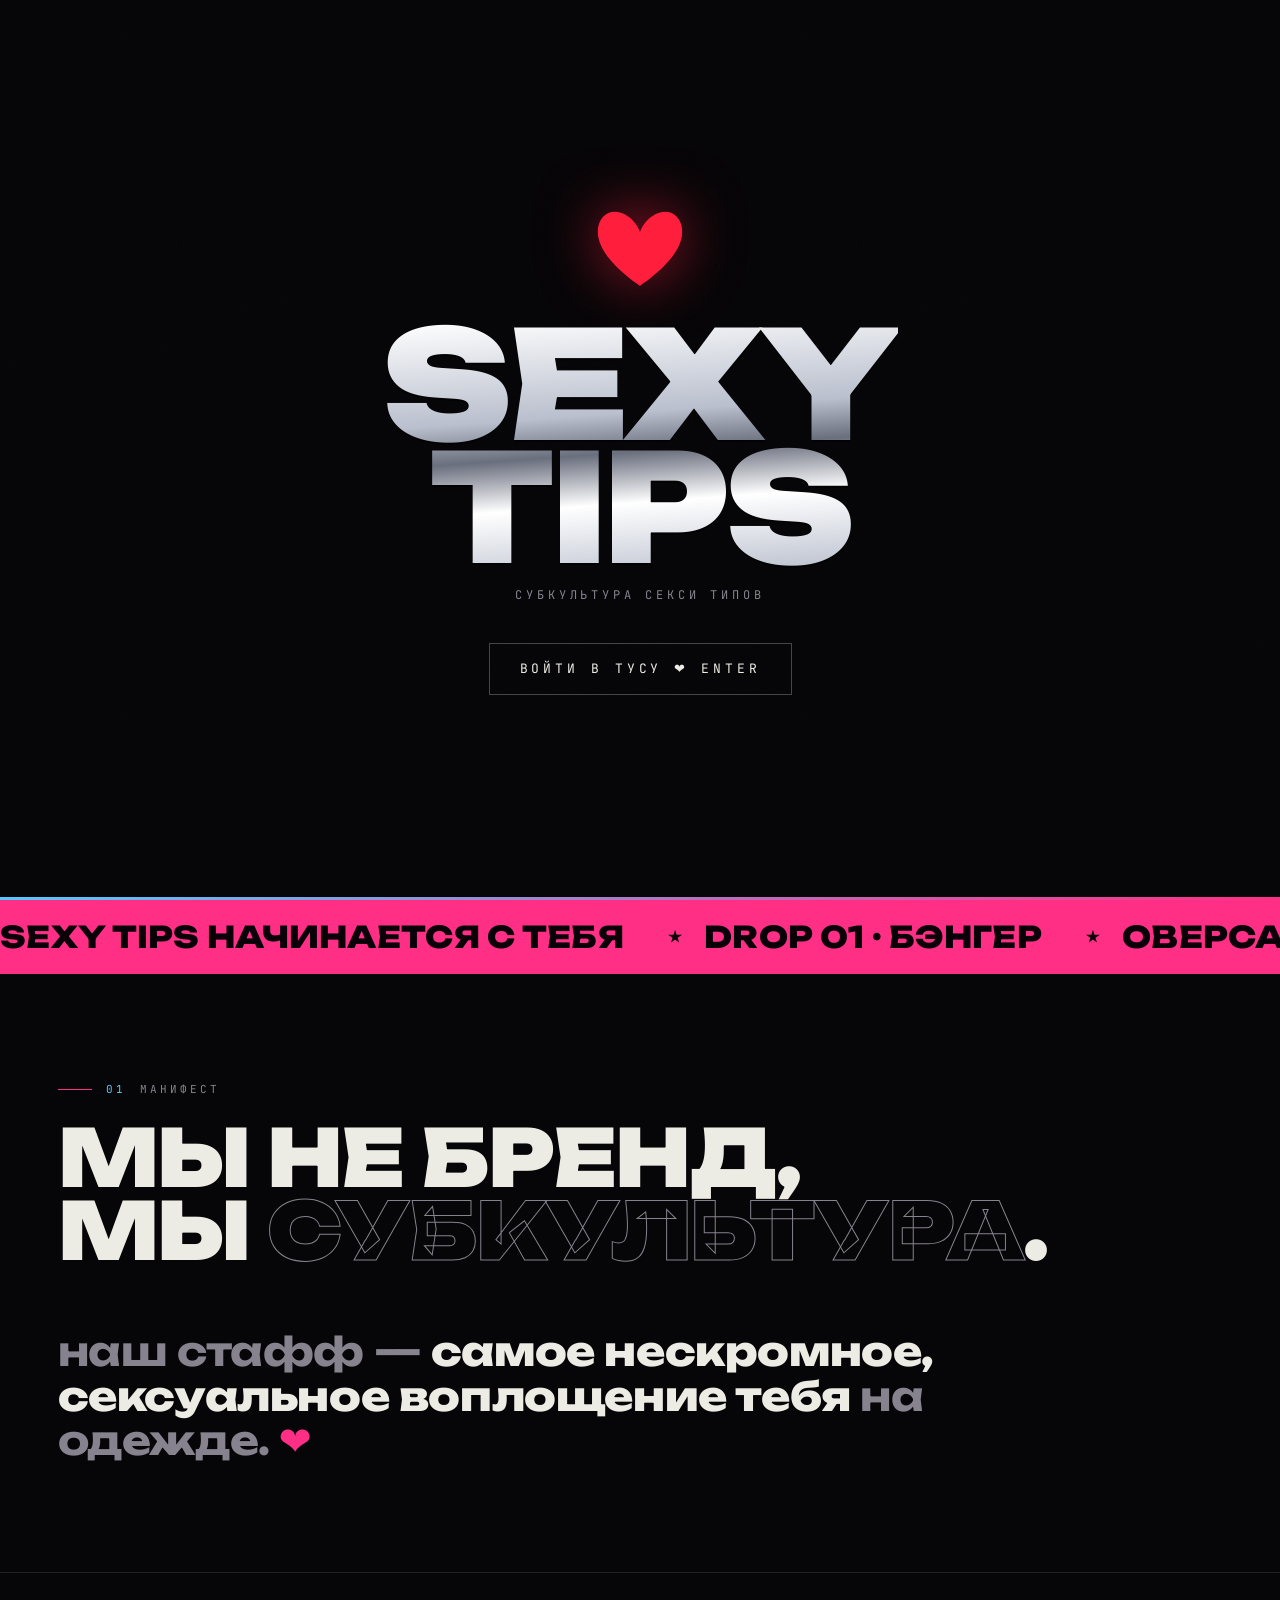
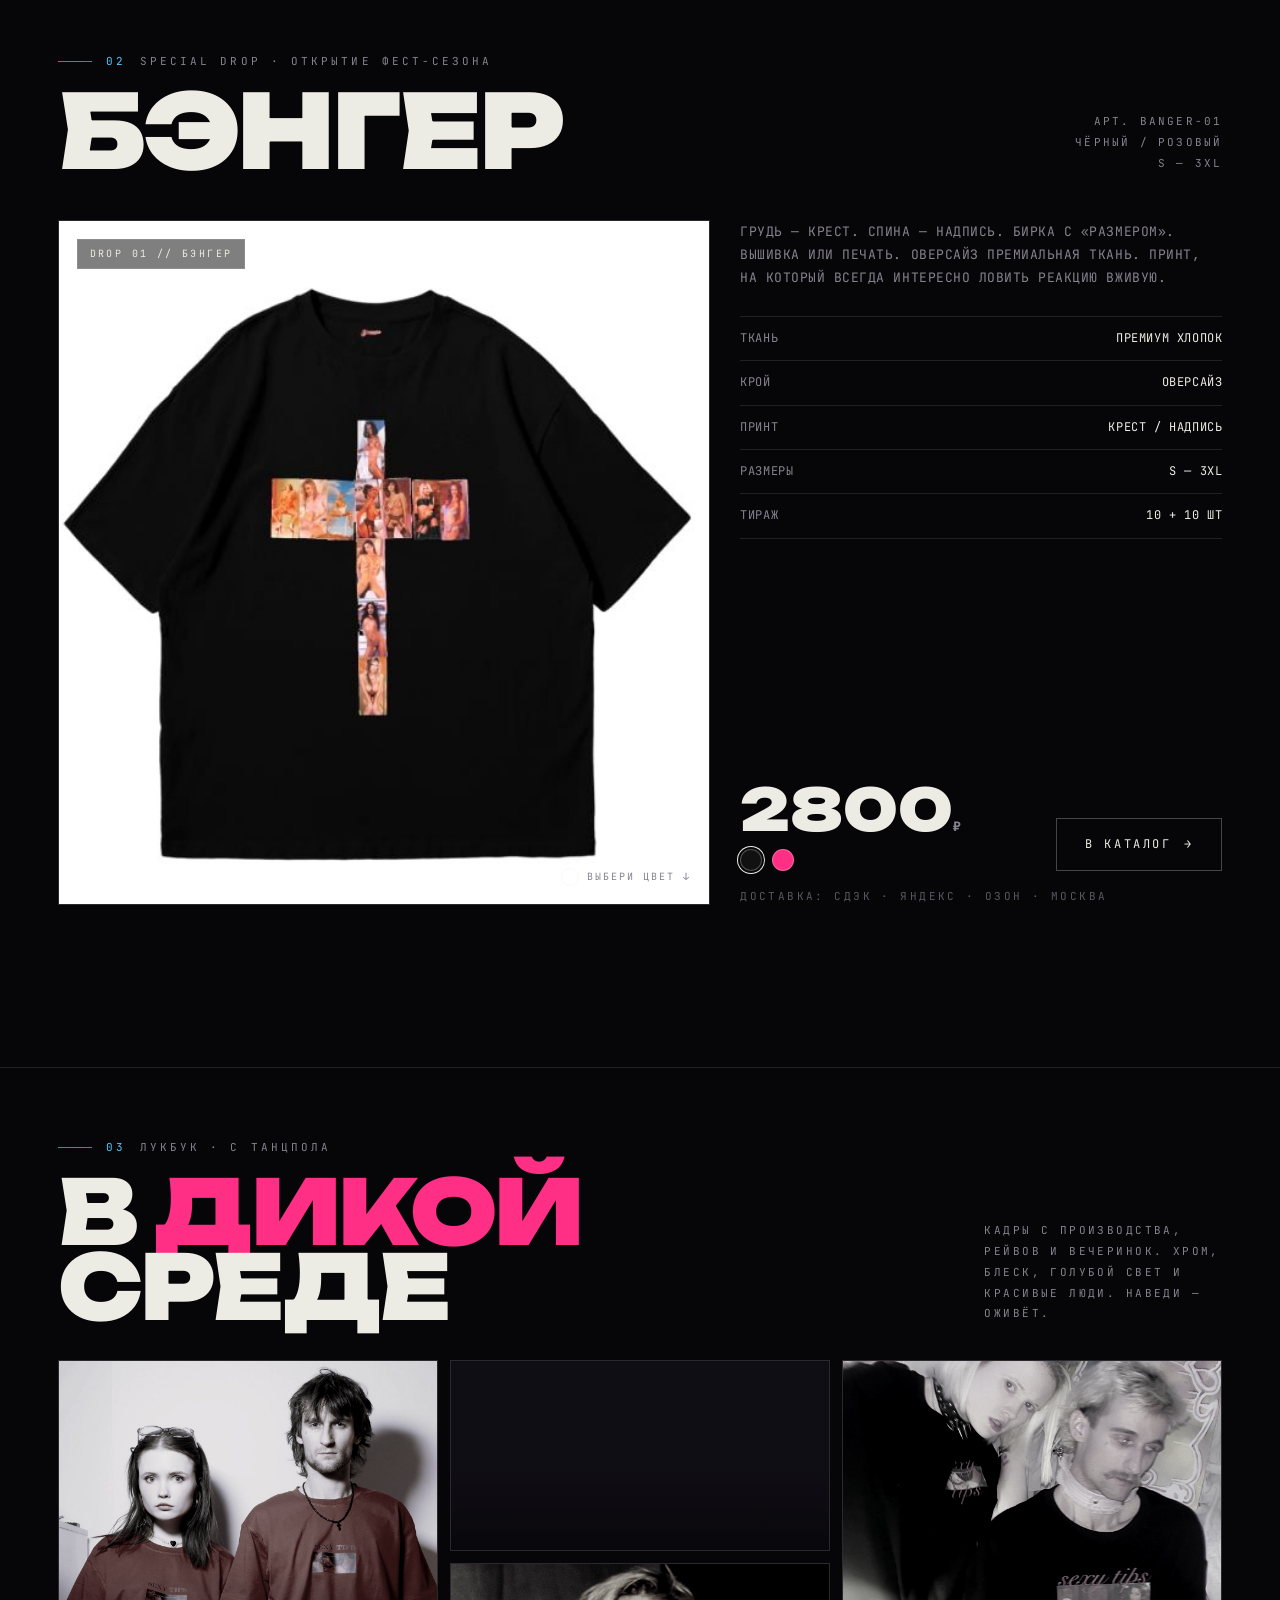
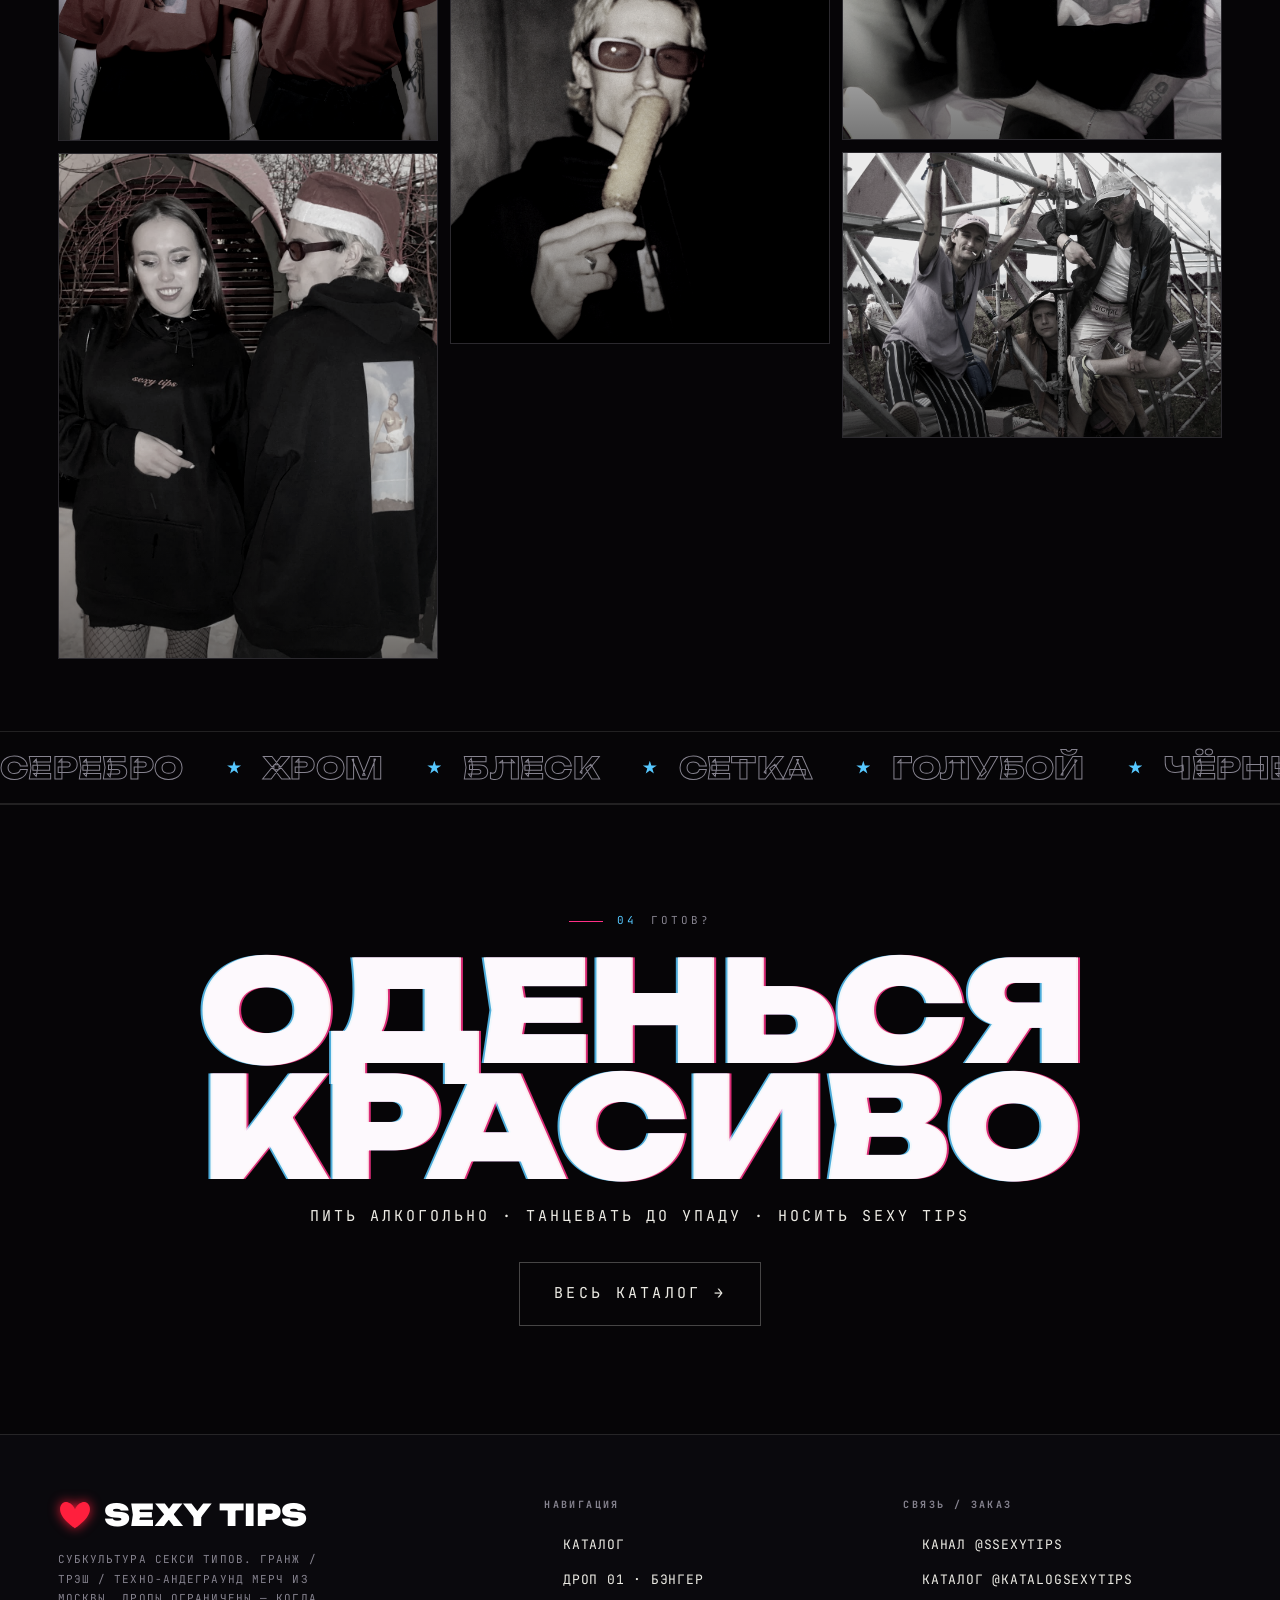
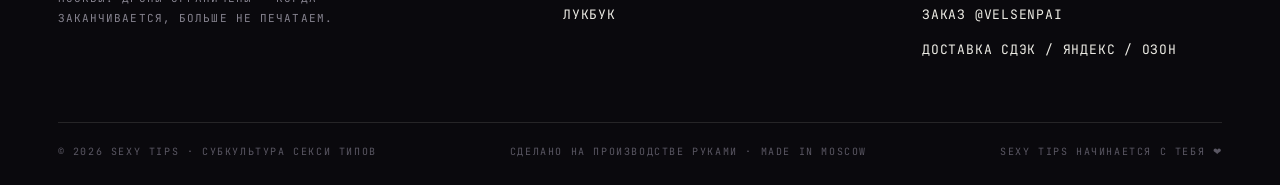
==== index.html @ 0d675360 "SEXY TIPS site" ====
<!DOCTYPE html>
<html lang="ru">
<head>
<meta charset="UTF-8">
<meta name="viewport" content="width=device-width, initial-scale=1, viewport-fit=cover">
<title>SEXY TIPS — субкультура секси типов</title>
<meta name="description" content="SEXY TIPS — субкультура секси типов. Гранж / трэш / техно-андеграунд мерч из Москвы. Дроп «Бэнгер», лукбук, каталог.">
<meta name="theme-color" content="#060507">
<meta property="og:title" content="SEXY TIPS — субкультура секси типов">
<meta property="og:description" content="FW/26 — дроп «Бэнгер». Гранж / трэш / техно-андеграунд мерч из Москвы.">
<meta property="og:type" content="website">
<link rel="icon" href="data:image/svg+xml,%3Csvg xmlns='http://www.w3.org/2000/svg' viewBox='0 0 100 90'%3E%3Cpath fill='%23ff1f3d' d='M50 84C50 84 6 56 6 28 6 12 18 4 30 8 40 11 47 20 50 28 53 20 60 11 70 8 82 4 94 12 94 28 94 56 50 84 50 84Z'/%3E%3C/svg%3E">
<link rel="preconnect" href="https://fonts.googleapis.com">
<link rel="preconnect" href="https://fonts.gstatic.com" crossorigin>
<link href="https://fonts.googleapis.com/css2?family=Unbounded:wght@400;700;800;900&family=JetBrains+Mono:wght@400;500;700;800&family=Inter:wght@400;500;600&display=swap" rel="stylesheet">
<link rel="stylesheet" href="assets/css/style.css">
<noscript><style>
  .gate{display:none!important}
  body{overflow:auto!important;cursor:auto!important}
  [data-reveal],[data-stagger]>*{opacity:1!important;transform:none!important;clip-path:none!important}
</style></noscript>
</head>
<body>

<!-- global texture overlays -->
<div class="fx fx-scan" aria-hidden="true"></div>
<div class="fx fx-grain" aria-hidden="true"></div>
<div class="fx fx-vig" aria-hidden="true"></div>
<div class="progress" aria-hidden="true"><i></i></div>
<div class="rail rail--l" aria-hidden="true">СУБКУЛЬТУРА · СЕКСИ · ТИПОВ</div>
<div class="rail rail--r" aria-hidden="true">EST. МОСКВА · FW/26 · ❤</div>

<!-- ============ INTRO GATE ============ -->
<div class="gate" id="gate">
  <div class="gate__noise" aria-hidden="true"></div>
  <div class="gate__inner">
    <svg class="gate__heart" viewBox="0 0 100 90" aria-hidden="true"><path fill="#ff1f3d" d="M50 84C50 84 6 56 6 28 6 12 18 4 30 8 40 11 47 20 50 28 53 20 60 11 70 8 82 4 94 12 94 28 94 56 50 84 50 84Z"/></svg>
    <h1 class="chrome">SEXY<br>TIPS</h1>
    <div class="gate__sub">субкультура секси типов</div>
    <button class="gate__enter" data-cursor="enter"><span>ВОЙТИ В ТУСУ ❤ ENTER</span></button>
  </div>
  <div class="gate__bar"><i></i></div>
</div>

<!-- ============ HEADER ============ -->
<header class="hdr">
  <a class="brand" href="index.html" data-cursor="домой">
    <svg class="brand__heart spin" viewBox="0 0 100 90" aria-hidden="true"><path fill="#ff1f3d" d="M50 84C50 84 6 56 6 28 6 12 18 4 30 8 40 11 47 20 50 28 53 20 60 11 70 8 82 4 94 12 94 28 94 56 50 84 50 84Z"/></svg>
    <span class="brand__name">SEXY TIPS<small>СУБКУЛЬТУРА</small></span>
  </a>
  <nav class="nav">
    <a href="index.html" class="active"><i class="dot"></i>ГЛАВНАЯ</a>
    <a href="#drop"><i class="dot"></i>ДРОП</a>
    <a href="#look"><i class="dot"></i>ЛУКБУК</a>
    <a href="catalog.html"><i class="dot"></i>КАТАЛОГ</a>
  </nav>
  <a class="hdr__cta" href="catalog.html" data-magnet="0.3" data-cursor="в магаз">МАГАЗИН</a>
  <button class="burger" aria-label="Меню"><i></i><i></i><i></i></button>
</header>

<!-- mobile nav -->
<nav class="mnav">
  <a href="index.html">ГЛАВНАЯ</a>
  <a href="#drop">ДРОП <small>БЭНГЕР 2800₽</small></a>
  <a href="#look">ЛУКБУК</a>
  <a href="catalog.html">КАТАЛОГ</a>
  <div class="mfoot">@ssexytips · МОСКВА · 2026</div>
</nav>

<!-- ============ HERO ============ -->
<section class="hero" id="top">
  <div class="hero__bg"><img src="assets/img/hero_blue.jpg" alt="sexy tips" fetchpriority="high"></div>
  <div class="hero__mesh" aria-hidden="true"></div>

  <div class="wrap" style="display:flex;flex-direction:column;flex:1">
    <div class="hero__top">
      <div class="hero__tag" data-reveal>
        <b>СУБКУЛЬТУРА СЕКСИ ТИПОВ.</b><br>
        ГРАНЖ / ТРЭШ / ТЕХНО-АНДЕГРАУНД.<br>
        МЕРЧ, КОТОРЫЙ ВИДНО В ТЕМНОТЕ.
      </div>
      <div class="hero__coord" data-reveal>
        МОСКВА <b>55.75°N</b><br>
        37.62°E<br>
        <span data-clock>—</span>
      </div>
    </div>

    <div style="margin-top:auto;margin-bottom:clamp(40px,8vh,120px)">
      <h1 class="hero__title">
        <span class="l1 glitch chrome" data-txt="SEXY">SEXY</span>
        <span class="l2 glitch" data-txt="TIPS">TIPS</span>
      </h1>
      <div class="hero__sub">
        <p>FW/26 — <span class="hot">DROP 01 «БЭНГЕР»</span> · ОВЕРСАЙЗ · ПАРТИЯ ОГРАНИЧЕНА · СДЕЛАНО НА ПРОИЗВОДСТВЕ РУКАМИ</p>
        <a class="btn btn--hot" href="catalog.html" data-magnet="0.25" data-cursor="го"><span>СМОТРЕТЬ ДРОП <span class="arr">→</span></span></a>
      </div>
    </div>
  </div>

  <div class="hero__scroll">SCROLL <i></i></div>
</section>

<!-- ============ MARQUEE ============ -->
<div class="marquee marquee--hot" aria-hidden="true">
  <div class="marquee__track">
    <span class="marquee__item">SEXY TIPS НАЧИНАЕТСЯ С ТЕБЯ</span>
    <span class="marquee__item">DROP 01 · БЭНГЕР</span>
    <span class="marquee__item">ОВЕРСАЙЗ ПРЕМИУМ</span>
    <span class="marquee__item">МОСКВА 24/7</span>
    <span class="marquee__item">КОЛИЧЕСТВО ОГРАНИЧЕНО</span>
  </div>
</div>

<!-- ============ MANIFESTO ============ -->
<section class="manifesto" id="about">
  <div class="wrap">
    <div class="eyebrow" data-reveal><span class="idx">01</span> МАНИФЕСТ</div>
    <h2 class="manifesto__big" data-reveal style="margin-top:24px">
      МЫ НЕ БРЕНД,<br>МЫ <span class="o">СУБКУЛЬТУРА</span>.
    </h2>
    <p class="manifesto__lead" data-reveal>
      наш стафф — <b>самое нескромное, сексуальное воплощение тебя</b> на одежде. <span class="hot">❤</span>
    </p>
  </div>
</section>

<!-- ============ DROP / FEATURED ============ -->
<section class="drop" id="drop">
  <div class="wrap">
    <div class="drop__head">
      <div data-reveal>
        <div class="eyebrow"><span class="idx">02</span> SPECIAL DROP · ОТКРЫТИЕ ФЕСТ-СЕЗОНА</div>
        <h2 style="margin-top:18px">БЭНГЕР</h2>
      </div>
      <div class="meta" data-reveal>АРТ. BANGER-01<br>ЧЁРНЫЙ / РОЗОВЫЙ<br>S — 3XL</div>
    </div>

    <div class="drop__layout">
      <div class="drop__visual" data-reveal data-cursor="бэнгер">
        <img class="a" src="assets/img/cat_black_a.jpg" alt="Бэнгер чёрный">
        <img class="b" src="assets/img/cat_pink_a.jpg" alt="Бэнгер розовый">
        <span class="tagline">DROP 01 // БЭНГЕР</span>
        <span class="flip">ВЫБЕРИ ЦВЕТ ↓</span>
      </div>

      <div class="drop__info" data-reveal>
        <div>
          <p style="font-family:var(--f-mono);font-size:13px;line-height:1.8;color:var(--mut);text-transform:uppercase;letter-spacing:.04em">
            ГРУДЬ — КРЕСТ. СПИНА — НАДПИСЬ. БИРКА С «РАЗМЕРОМ». ВЫШИВКА ИЛИ ПЕЧАТЬ. ОВЕРСАЙЗ ПРЕМИАЛЬНАЯ ТКАНЬ. ПРИНТ, НА КОТОРЫЙ ВСЕГДА ИНТЕРЕСНО ЛОВИТЬ РЕАКЦИЮ ВЖИВУЮ.
          </p>
          <div class="drop__spec" style="margin-top:26px">
            <div class="row"><span>ТКАНЬ</span><span>ПРЕМИУМ ХЛОПОК</span></div>
            <div class="row"><span>КРОЙ</span><span>ОВЕРСАЙЗ</span></div>
            <div class="row"><span>ПРИНТ</span><span>КРЕСТ / НАДПИСЬ</span></div>
            <div class="row"><span>РАЗМЕРЫ</span><span>S — 3XL</span></div>
            <div class="row"><span>ТИРАЖ</span><span>10 + 10 ШТ</span></div>
          </div>
        </div>

        <div>
          <div class="drop__buy">
            <div>
              <div class="price">2800<small>₽</small></div>
              <div class="swatches">
                <span class="swatch" data-c="black" title="чёрный" data-cursor="чёрный"></span>
                <span class="swatch" data-c="pink" title="розовый" data-cursor="розовый"></span>
              </div>
            </div>
            <a class="btn btn--hot" href="catalog.html" data-magnet="0.2" data-cursor="купить"><span>В КАТАЛОГ <span class="arr">→</span></span></a>
          </div>
          <div class="tiny" style="margin-top:18px;color:var(--mut2)">ДОСТАВКА: СДЭК · ЯНДЕКС · ОЗОН · МОСКВА</div>
        </div>
      </div>
    </div>
  </div>
</section>

<!-- ============ LOOKBOOK ============ -->
<section class="look" id="look">
  <div class="wrap">
    <div class="look__head">
      <div data-reveal>
        <div class="eyebrow"><span class="idx">03</span> ЛУКБУК · С ТАНЦПОЛА</div>
        <h2 style="margin-top:18px">В <span class="hot">ДИКОЙ</span><br>СРЕДЕ</h2>
      </div>
      <p class="tiny" data-reveal style="max-width:34ch;line-height:1.9">КАДРЫ С ПРОИЗВОДСТВА, РЕЙВОВ И ВЕЧЕРИНОК. ХРОМ, БЛЕСК, ГОЛУБОЙ СВЕТ И КРАСИВЫЕ ЛЮДИ. НАВЕДИ — ОЖИВЁТ.</p>
    </div>

    <div class="look__grid" data-stagger>
      <figure class="look__cell" data-cursor="2026"><img src="assets/img/look_01.jpg" alt="пара в красных футболках"><figcaption>SEXY TIPS // ПАРА</figcaption></figure>
      <figure class="look__cell"><img src="assets/img/look_03.jpg" alt="худи на улице"><figcaption>NIGHT // ХУДИ</figcaption></figure>
      <figure class="look__cell"><video src="assets/video/look_01.mp4" autoplay muted loop playsinline></video><figcaption>VIDEO // IRL</figcaption></figure>
      <figure class="look__cell"><img src="assets/img/look_02.jpg" alt="портрет"><figcaption>ТИП // NIGHT</figcaption></figure>
      <figure class="look__cell"><img src="assets/img/look_04.jpg" alt="лук"><figcaption>STREET</figcaption></figure>
      <figure class="look__cell"><img src="assets/img/look_05.jpg" alt="лук"><figcaption>LOOK // FW26</figcaption></figure>
    </div>
  </div>
</section>

<!-- marquee 2 -->
<div class="marquee marquee--ice" aria-hidden="true">
  <div class="marquee__track">
    <span class="marquee__item">СЕРЕБРО</span>
    <span class="marquee__item">ХРОМ</span>
    <span class="marquee__item">БЛЕСК</span>
    <span class="marquee__item">СЕТКА</span>
    <span class="marquee__item">ГОЛУБОЙ</span>
    <span class="marquee__item">ЧЁРНЫЙ</span>
  </div>
</div>

<!-- ============ CTA ============ -->
<section class="cta">
  <div class="wrap">
    <div data-reveal>
      <div class="eyebrow" style="justify-content:center;margin-bottom:24px"><span class="idx">04</span> ГОТОВ?</div>
      <h2 class="glitch" data-txt="ОДЕНЬСЯ КРАСИВО">ОДЕНЬСЯ<br>КРАСИВО</h2>
      <p>ПИТЬ АЛКОГОЛЬНО · ТАНЦЕВАТЬ ДО УПАДУ · НОСИТЬ SEXY TIPS</p>
      <a class="btn btn--hot" href="catalog.html" data-magnet="0.25" data-cursor="го"><span>ВЕСЬ КАТАЛОГ <span class="arr">→</span></span></a>
    </div>
  </div>
</section>

<!-- ============ FOOTER ============ -->
<footer class="foot">
  <div class="wrap">
    <div class="foot__top">
      <div class="foot__brand">
        <a class="brand" href="index.html">
          <svg class="brand__heart" viewBox="0 0 100 90" aria-hidden="true" style="width:34px;height:34px"><path fill="#ff1f3d" d="M50 84C50 84 6 56 6 28 6 12 18 4 30 8 40 11 47 20 50 28 53 20 60 11 70 8 82 4 94 12 94 28 94 56 50 84 50 84Z"/></svg>
          <span class="brand__name" style="font-size:30px">SEXY TIPS</span>
        </a>
        <p>СУБКУЛЬТУРА СЕКСИ ТИПОВ. ГРАНЖ / ТРЭШ / ТЕХНО-АНДЕГРАУНД МЕРЧ ИЗ МОСКВЫ. ДРОПЫ ОГРАНИЧЕНЫ — КОГДА ЗАКАНЧИВАЕТСЯ, БОЛЬШЕ НЕ ПЕЧАТАЕМ.</p>
      </div>
      <div class="foot__col">
        <h5>НАВИГАЦИЯ</h5>
        <a href="catalog.html">КАТАЛОГ</a>
        <a href="#drop">ДРОП 01 · БЭНГЕР</a>
        <a href="#look">ЛУКБУК</a>
      </div>
      <div class="foot__col">
        <h5>СВЯЗЬ / ЗАКАЗ</h5>
        <a href="https://t.me/ssexytips" target="_blank" rel="noopener">КАНАЛ @SSEXYTIPS</a>
        <a href="https://t.me/katalogsexytips" target="_blank" rel="noopener">КАТАЛОГ @KATALOGSEXYTIPS</a>
        <a href="https://t.me/velsenpai" target="_blank" rel="noopener">ЗАКАЗ @VELSENPAI</a>
        <a href="https://t.me/velsenpai" target="_blank" rel="noopener">ДОСТАВКА СДЭК / ЯНДЕКС / ОЗОН</a>
      </div>
    </div>
    <div class="foot__bottom">
      <span>© <span data-year>2026</span> SEXY TIPS · СУБКУЛЬТУРА СЕКСИ ТИПОВ</span>
      <span>СДЕЛАНО НА ПРОИЗВОДСТВЕ РУКАМИ · MADE IN MOSCOW</span>
      <span>SEXY TIPS НАЧИНАЕТСЯ С ТЕБЯ ❤</span>
    </div>
  </div>
</footer>

<script src="assets/js/site.js"></script>
</body>
</html>
---- assets/css/style.css ----
/* =====================================================================
   SEXY TIPS — субкультура секси типов
   grunge / trash / techno-underground
   design system + components
   ===================================================================== */

/* ---------- TOKENS ---------- */
:root{
  --void:#060507;
  --void2:#0a090d;
  --panel:#100e15;
  --panel2:#16131d;
  --line:rgba(236,234,228,.12);
  --line-strong:rgba(236,234,228,.28);

  --bone:#ecebe4;
  --mut:#86838f;
  --mut2:#5a5763;

  --chrome1:#f6f8fc;
  --chrome2:#b9bfcd;
  --chrome3:#6a6f7e;

  --ice:#56c8ff;
  --ice-deep:#1f6bff;
  --hot:#ff2f86;
  --hot-deep:#c70f5c;
  --blood:#ff1f3d;
  --acid:#d6ff3b;

  --gut:clamp(16px,4.5vw,64px);     /* page side gutter */
  --maxw:1680px;

  --f-disp:"Unbounded",system-ui,sans-serif;
  --f-mono:"JetBrains Mono",ui-monospace,monospace;
  --f-body:"Inter",system-ui,sans-serif;

  --ease:cubic-bezier(.16,1,.3,1);
  --ease2:cubic-bezier(.7,0,.2,1);
}

/* ---------- RESET ---------- */
*,*::before,*::after{box-sizing:border-box;margin:0;padding:0}
html{-webkit-text-size-adjust:100%;scroll-behavior:smooth}
@media (prefers-reduced-motion:reduce){html{scroll-behavior:auto}}
body{
  font-family:var(--f-body);
  background:var(--void);
  color:var(--bone);
  line-height:1.45;
  overflow-x:hidden;
  -webkit-font-smoothing:antialiased;
  text-rendering:optimizeLegibility;
}
img{display:block;max-width:100%}
a{color:inherit;text-decoration:none}
button{font:inherit;color:inherit;background:none;border:none;cursor:pointer}
a{cursor:pointer}
ul{list-style:none}
::selection{background:var(--hot);color:#000}

/* custom scrollbar */
::-webkit-scrollbar{width:10px}
::-webkit-scrollbar-track{background:var(--void)}
::-webkit-scrollbar-thumb{background:linear-gradient(var(--chrome3),var(--chrome2));border:2px solid var(--void)}

/* ---------- GLOBAL OVERLAYS (grain / mesh / scanlines / vignette) ---------- */
.fx{position:fixed;inset:0;pointer-events:none;z-index:9000}
.fx-grain{
  background-image:url("../tex/noise.png");
  background-size:340px 340px;
  opacity:.06;
  mix-blend-mode:overlay;
  animation:grain .42s steps(4) infinite;
}
.fx-scan{
  background:repeating-linear-gradient(180deg,rgba(0,0,0,0) 0 2px,rgba(0,0,0,.30) 2px 3px);
  opacity:.18;mix-blend-mode:multiply;
}
.fx-vig{box-shadow:inset 0 0 120px 0 rgba(0,0,0,.4),inset 0 0 36px rgba(0,0,0,.2)}
.fx-mesh{
  background-image:url("../tex/mesh.png");
  background-size:48px 48px;opacity:.5;mix-blend-mode:screen;
}
@keyframes grain{
  0%{transform:translate(0,0)} 25%{transform:translate(-4%,3%)}
  50%{transform:translate(3%,-5%)} 75%{transform:translate(-3%,4%)}
  100%{transform:translate(4%,-2%)}
}
@media (prefers-reduced-motion:reduce){.fx-grain{animation:none}}

/* ---------- SCROLL PROGRESS + SIDE RAILS ---------- */
.progress{position:fixed;top:0;left:0;height:2px;width:100%;z-index:9500;pointer-events:none}
.progress i{display:block;height:100%;width:0;background:linear-gradient(90deg,var(--ice),var(--hot));box-shadow:0 0 12px var(--hot)}
.rail{position:fixed;top:50%;z-index:60;transform:translateY(-50%);
  font-family:var(--f-mono);font-size:10px;letter-spacing:.42em;text-transform:uppercase;
  color:var(--bone);writing-mode:vertical-rl;pointer-events:none;mix-blend-mode:difference;
  display:flex;align-items:center;gap:18px}
.rail::before,.rail::after{content:"";height:40px;width:1px;background:currentColor;opacity:.6}
.rail--l{left:15px}
.rail--r{right:15px;transform:translateY(-50%) rotate(180deg)}
@media(max-width:1100px){.rail{display:none}}

/* ---------- CUSTOM CURSOR (dot + trailing ring, native hidden) ---------- */
@media (hover:hover) and (pointer:fine){
  html,body,a,button,.btn,.chip,.card,.card__quick,.swatch,[data-cursor]{cursor:none}
}
.cursor-dot{position:fixed;top:0;left:0;z-index:12001;pointer-events:none;
  width:22px;height:20px;margin:-1px 0 0 -11px;
  will-change:transform;opacity:0;transition:opacity .3s}
.cursor-dot svg{display:block;width:100%;height:100%;transform:rotate(180deg);
  filter:drop-shadow(0 1px 4px rgba(0,0,0,.7));transition:transform .25s var(--ease)}
.cursor-dot svg path{fill:var(--blood)}
.cursor-dot.on{opacity:1}
body.cur-hot .cursor-dot svg path{fill:var(--hot)}
.cursor-ring{position:fixed;top:0;left:0;z-index:12000;pointer-events:none;border-radius:50%;
  mix-blend-mode:difference;will-change:transform;opacity:0;
  width:34px;height:34px;border:1px solid rgba(255,255,255,.8);margin:-17px 0 0 -17px;
  transition:opacity .3s,width .25s,height .25s,margin .25s,border-color .25s}
.cursor-ring.on{opacity:1}
body.cur-hot .cursor-ring{border-color:var(--hot)}
.cursor-ring[data-label]::after{content:attr(data-label);position:absolute;inset:0;display:grid;place-items:center;
  font-family:var(--f-mono);font-size:8px;letter-spacing:.1em;color:#fff;text-transform:uppercase}
@media (hover:none),(pointer:coarse){.cursor-ring,.cursor-dot{display:none}}

/* ---------- TYPE HELPERS ---------- */
.mono{font-family:var(--f-mono);text-transform:uppercase;letter-spacing:.14em}
.disp{font-family:var(--f-disp);font-weight:900;line-height:.86;letter-spacing:-.02em;text-transform:uppercase}
.chrome{
  background:linear-gradient(176deg,#fff 0%,var(--chrome2) 38%,var(--chrome3) 52%,#fff 70%,var(--chrome2) 100%);
  -webkit-background-clip:text;background-clip:text;color:transparent;
  -webkit-text-fill-color:transparent;
  filter:drop-shadow(0 2px 0 rgba(0,0,0,.5));
}
.tiny{font-family:var(--f-mono);font-size:11px;letter-spacing:.22em;text-transform:uppercase;color:var(--mut)}
.hot{color:var(--hot)} .ice{color:var(--ice)}

/* ---------- LAYOUT ---------- */
.wrap{width:100%;max-width:var(--maxw);margin-inline:auto;padding-inline:var(--gut)}
section{position:relative}
.eyebrow{display:flex;align-items:center;gap:14px;font-family:var(--f-mono);font-size:11px;
  letter-spacing:.28em;text-transform:uppercase;color:var(--mut)}
.eyebrow::before{content:"";width:34px;height:1px;background:var(--hot);display:inline-block}
.eyebrow .idx{color:var(--ice)}

/* =====================================================================
   INTRO GATE
   ===================================================================== */
.gate{position:fixed;inset:0;z-index:11000;background:var(--void);
  display:grid;place-items:center;text-align:center;overflow:hidden;
  transition:opacity .7s var(--ease),visibility .7s}
.gate.is-open{opacity:0;visibility:hidden;pointer-events:none}
.gate__inner{position:relative;z-index:2;padding:24px}
.gate__heart{width:96px;margin:0 auto 26px;filter:drop-shadow(0 0 30px rgba(255,31,61,.6))}
.gate h1{font-family:var(--f-disp);font-weight:900;font-size:clamp(38px,12vw,150px);line-height:.82;letter-spacing:-.03em}
.gate__sub{margin-top:18px;font-family:var(--f-mono);font-size:12px;letter-spacing:.32em;color:var(--mut);text-transform:uppercase}
.gate__enter{margin-top:38px;display:inline-flex;align-items:center;gap:16px;
  font-family:var(--f-mono);font-size:13px;letter-spacing:.3em;text-transform:uppercase;
  padding:16px 30px;border:1px solid var(--line-strong);color:var(--bone);
  transition:.35s var(--ease);position:relative;overflow:hidden}
.gate__enter span{position:relative;z-index:2}
.gate__enter::before{content:"";position:absolute;inset:0;background:var(--hot);transform:translateY(101%);transition:transform .4s var(--ease)}
.gate__enter:hover{color:#000;border-color:var(--hot)}
.gate__enter:hover::before{transform:translateY(0)}
.gate__bar{position:absolute;left:0;bottom:0;width:100%;height:3px;background:var(--line)}
.gate__bar i{display:block;height:100%;width:0;background:linear-gradient(90deg,var(--ice),var(--hot));transition:width .2s linear}
.gate__noise{position:absolute;inset:0;background:url("../tex/noise.png");opacity:.05;mix-blend-mode:overlay;animation:grain .4s steps(3) infinite}

/* =====================================================================
   HEADER
   ===================================================================== */
.hdr{position:fixed;top:0;left:0;width:100%;z-index:9100;
  display:flex;align-items:center;justify-content:space-between;
  padding:14px var(--gut);
  mix-blend-mode:normal;
  transition:background .4s var(--ease),transform .4s var(--ease)}
.hdr.scrolled{background:rgba(6,5,7,.55);backdrop-filter:blur(12px) saturate(1.2)}
.hdr.hide{transform:translateY(-105%)}
.brand{display:flex;align-items:center;gap:12px;z-index:2;color:#fff}
.brand__heart{width:32px;height:32px;filter:drop-shadow(0 0 6px rgba(255,31,61,.9))}
.brand__name{font-family:var(--f-disp);font-weight:900;font-size:22px;letter-spacing:.02em;line-height:1;color:#fff}
.brand__name small{display:block;font-family:var(--f-mono);font-weight:700;font-size:10px;letter-spacing:.34em;color:#fff;margin-top:5px}
.nav{display:flex;align-items:center;gap:6px}
.nav a{font-family:var(--f-mono);font-weight:700;font-size:13px;letter-spacing:.2em;text-transform:uppercase;
  padding:9px 14px;position:relative;color:#fff;transition:color .3s}
.nav a .dot{position:absolute;left:6px;top:50%;width:4px;height:4px;background:var(--hot);border-radius:50%;box-shadow:0 0 8px var(--hot);
  transform:translateY(-50%) scale(0);transition:transform .3s var(--ease)}
.nav a:hover,.nav a.active{color:var(--hot)}
.nav a:hover .dot,.nav a.active .dot{transform:translateY(-50%) scale(1)}
.hdr__cta{font-family:var(--f-mono);font-weight:700;font-size:13px;letter-spacing:.22em;text-transform:uppercase;color:#fff;
  border:1px solid #fff;padding:12px 22px;display:inline-flex;align-items:center;gap:9px;
  transition:.3s var(--ease)}
.hdr__cta::after{content:"";width:7px;height:7px;border-radius:50%;background:var(--acid);box-shadow:0 0 12px var(--acid);animation:pulse 1.6s infinite}
.hdr__cta:hover{background:#fff;color:#000;border-color:#fff}
.hdr__cta:hover::after{background:#000;box-shadow:none}
@keyframes pulse{0%,100%{opacity:1}50%{opacity:.25}}
.burger{display:none;flex-direction:column;gap:5px;width:30px;height:22px;justify-content:center;z-index:2}
.burger i{height:1.5px;background:var(--bone);width:100%;transition:.3s var(--ease)}
.mnav{display:none}

/* =====================================================================
   MARQUEE
   ===================================================================== */
.marquee{display:flex;overflow:hidden;white-space:nowrap;user-select:none;
  border-block:1px solid var(--line);background:var(--void2)}
.marquee--hot{background:var(--hot);border-color:var(--hot)}
.marquee--ice{background:transparent}
.marquee__track{display:flex;flex-shrink:0;align-items:center;gap:0;animation:marq 38s linear infinite}
.marquee--hot .marquee__track,.marquee--rev .marquee__track{animation-direction:reverse}
.marquee--fast .marquee__track{animation-duration:20s}
.marquee__item{display:inline-flex;align-items:center;gap:22px;padding:14px 0;
  font-family:var(--f-disp);font-weight:800;font-size:clamp(15px,2.4vw,30px);
  text-transform:uppercase;letter-spacing:.01em}
.marquee__item::after{content:"";width:14px;height:14px;margin:0 22px;flex:none;
  background:var(--hot);clip-path:polygon(50% 0,61% 35%,100% 35%,68% 57%,79% 91%,50% 70%,21% 91%,32% 57%,0 35%,39% 35%)}
.marquee--hot .marquee__item{color:#0a0008}
.marquee--hot .marquee__item::after{background:#0a0008}
.marquee--ice .marquee__item{color:transparent;-webkit-text-stroke:1px var(--mut)}
.marquee--ice .marquee__item::after{background:var(--ice)}
@keyframes marq{to{transform:translateX(-50%)}}
@media (prefers-reduced-motion:reduce){.marquee__track{animation:none}}

/* =====================================================================
   HERO
   ===================================================================== */
.hero{min-height:100svh;position:relative;display:flex;flex-direction:column;justify-content:flex-end;
  padding-bottom:0;overflow:hidden;isolation:isolate}
.hero__bg{position:absolute;inset:0;z-index:-2}
.hero__bg img{width:100%;height:100%;object-fit:cover;object-position:center 30%;
  filter:contrast(1.08) brightness(.8) saturate(1.05);transform:scale(1.06)}
.hero__bg::after{content:"";position:absolute;inset:0;
  background:radial-gradient(120% 90% at 70% 10%,rgba(31,107,255,.28),transparent 55%),
             linear-gradient(180deg,rgba(6,5,7,.55) 0%,rgba(6,5,7,.2) 35%,rgba(6,5,7,.92) 92%)}
.hero__mesh{position:absolute;inset:0;z-index:-1;background:url("../tex/mesh.png");background-size:46px 46px;opacity:.35;mix-blend-mode:screen}
.hero__top{flex:1;display:flex;align-items:flex-start;justify-content:space-between;
  padding-top:clamp(96px,14vh,160px)}
.hero__tag{max-width:300px;font-family:var(--f-mono);font-size:11px;line-height:1.7;letter-spacing:.16em;
  text-transform:uppercase;color:var(--mut)}
.hero__tag b{color:var(--bone)}
.hero__coord{text-align:right;font-family:var(--f-mono);font-size:11px;letter-spacing:.18em;color:var(--mut);line-height:1.9}
.hero__coord b{color:var(--ice)}
.hero__title{font-family:var(--f-disp);font-weight:900;text-transform:uppercase;line-height:.78;
  letter-spacing:-.03em;font-size:clamp(64px,17.5vw,290px);margin-bottom:-.06em;position:relative}
.hero__title .l1{display:block}
.hero__title .l2{display:block;color:transparent;-webkit-text-stroke:1.5px var(--bone)}
.hero__sub{display:flex;flex-wrap:wrap;gap:14px 26px;align-items:baseline;padding:42px 0 24px;margin-top:clamp(36px,5vh,72px);border-top:1px solid var(--line)}
.hero__sub p{font-family:var(--f-mono);font-size:12px;letter-spacing:.18em;text-transform:uppercase;color:var(--mut);max-width:520px;line-height:1.7}
.hero__sub .hot{color:var(--hot)}
.hero__scroll{position:absolute;right:var(--gut);bottom:96px;z-index:3;display:flex;flex-direction:column;align-items:center;gap:10px;
  font-family:var(--f-mono);font-size:9px;letter-spacing:.3em;color:var(--mut);writing-mode:vertical-rl}
.hero__scroll i{width:1px;height:46px;background:linear-gradient(var(--hot),transparent);animation:scrolly 1.8s infinite}
@keyframes scrolly{0%{transform:scaleY(0);transform-origin:top}40%{transform:scaleY(1);transform-origin:top}60%{transform:scaleY(1);transform-origin:bottom}100%{transform:scaleY(0);transform-origin:bottom}}

/* glitch */
.glitch{position:relative}
.glitch::before,.glitch::after{content:attr(data-txt);position:absolute;inset:0;pointer-events:none;
  clip-path:inset(0);opacity:.85}
.glitch::before{color:var(--ice);transform:translate(-2px,0);mix-blend-mode:screen;animation:gl1 4s infinite steps(2)}
.glitch::after{color:var(--hot);transform:translate(2px,0);mix-blend-mode:screen;animation:gl2 3.3s infinite steps(2)}
.glitch:hover::before{animation-duration:.6s}
.glitch:hover::after{animation-duration:.5s}
@keyframes gl1{0%,92%,100%{clip-path:inset(0 0 100% 0);transform:translate(0)}93%{clip-path:inset(8% 0 70% 0);transform:translate(-5px)}96%{clip-path:inset(40% 0 35% 0);transform:translate(4px)}}
@keyframes gl2{0%,90%,100%{clip-path:inset(100% 0 0 0);transform:translate(0)}91%{clip-path:inset(60% 0 20% 0);transform:translate(5px)}97%{clip-path:inset(20% 0 55% 0);transform:translate(-4px)}}
@media (prefers-reduced-motion:reduce){.glitch::before,.glitch::after{display:none}}

/* =====================================================================
   MANIFESTO
   ===================================================================== */
.manifesto{padding:clamp(70px,12vh,150px) 0;position:relative;overflow:hidden}
.manifesto__big{font-family:var(--f-disp);font-weight:900;text-transform:uppercase;line-height:.92;
  letter-spacing:-.02em;font-size:clamp(30px,6.2vw,104px);max-width:18ch}
.manifesto__big .o{color:transparent;-webkit-text-stroke:1px var(--mut)}
.manifesto__lead{font-family:var(--f-disp);font-weight:700;font-size:clamp(20px,3.1vw,42px);
  line-height:1.12;letter-spacing:-.01em;color:var(--mut);max-width:24ch;
  margin-top:clamp(40px,7vh,96px)}
.manifesto__lead b{color:var(--bone);font-weight:800}
.manifesto__lead .hot{color:var(--hot)}
.manifesto__grid{display:grid;grid-template-columns:1fr;gap:40px;margin-top:54px}
@media(min-width:900px){.manifesto__grid{grid-template-columns:1.3fr .7fr;gap:60px}}
.manifesto__col p{font-size:clamp(17px,1.7vw,23px);line-height:1.6;color:var(--mut);max-width:44ch}
.manifesto__col p+p{margin-top:22px}
.manifesto__col p b{color:var(--bone)}
.facts{display:flex;flex-direction:column;gap:0;border-top:1px solid var(--line)}
.fact{display:flex;align-items:baseline;justify-content:space-between;gap:18px;
  padding:18px 0;border-bottom:1px solid var(--line)}
.fact dt{font-family:var(--f-mono);font-size:11px;letter-spacing:.2em;text-transform:uppercase;color:var(--mut)}
.fact dd{font-family:var(--f-disp);font-weight:800;font-size:clamp(20px,3vw,34px);text-align:right}
.fact dd small{font-family:var(--f-mono);font-size:11px;color:var(--ice);display:block;letter-spacing:.1em}

/* =====================================================================
   DROP / FEATURED
   ===================================================================== */
.drop{padding:clamp(60px,9vh,120px) 0 clamp(120px,18vh,220px);border-top:1px solid var(--line)}
.drop__head{display:flex;flex-wrap:wrap;justify-content:space-between;align-items:flex-end;gap:24px;margin-bottom:46px}
.drop__head h2{font-family:var(--f-disp);font-weight:900;font-size:clamp(38px,8vw,118px);line-height:.84;text-transform:uppercase;letter-spacing:-.03em}
.drop__head .meta{font-family:var(--f-mono);font-size:11px;letter-spacing:.2em;color:var(--mut);text-align:right;line-height:1.9;text-transform:uppercase}
.drop__layout{display:grid;grid-template-columns:1fr;gap:24px}
@media(min-width:960px){.drop__layout{grid-template-columns:1.15fr .85fr;gap:30px}}
.drop__visual{position:relative;background:var(--panel);border:1px solid var(--line);overflow:hidden;aspect-ratio:1/1.05;min-height:340px}
.drop__visual img{position:absolute;inset:0;width:100%;height:100%;object-fit:cover;object-position:center;transition:opacity .6s var(--ease),transform 1.2s var(--ease)}
.drop__visual img.b{opacity:0}
.drop__visual.is-pink img.a{opacity:0}
.drop__visual.is-pink img.b{opacity:1}
.drop__visual:hover img{transform:scale(1.03)}
.drop__visual .tagline{position:absolute;left:18px;top:18px;z-index:2;font-family:var(--f-mono);font-size:10px;letter-spacing:.24em;
  text-transform:uppercase;color:var(--bone);background:rgba(0,0,0,.5);padding:7px 12px;border:1px solid var(--line)}
.drop__visual .flip{position:absolute;right:18px;bottom:18px;z-index:2;font-family:var(--f-mono);font-size:10px;letter-spacing:.2em;
  color:var(--mut);text-transform:uppercase;display:flex;align-items:center;gap:8px}
.drop__visual .flip::before{content:"";width:18px;height:18px;border:1px solid var(--line-strong);border-radius:50%;
  display:grid;place-items:center}
.drop__info{display:flex;flex-direction:column;justify-content:space-between;gap:30px}
.drop__spec{display:flex;flex-direction:column;border-top:1px solid var(--line)}
.drop__spec .row{display:flex;justify-content:space-between;gap:16px;padding:13px 0;border-bottom:1px solid var(--line);
  font-family:var(--f-mono);font-size:12px;letter-spacing:.05em;text-transform:uppercase}
.drop__spec .row span:first-child{color:var(--mut)}
.drop__spec .row span:last-child{color:var(--bone);text-align:right}
.drop__buy{display:flex;align-items:flex-end;justify-content:space-between;gap:20px;flex-wrap:wrap}
.price{font-family:var(--f-disp);font-weight:900;font-size:clamp(34px,5vw,58px);line-height:.9}
.price small{font-family:var(--f-mono);font-size:13px;color:var(--mut);letter-spacing:.1em}
.swatches{display:flex;gap:10px;margin-top:14px}
.swatch{width:22px;height:22px;border-radius:50%;border:1px solid var(--line-strong);position:relative}
.swatch[data-c="black"]{background:#111}
.swatch[data-c="pink"]{background:var(--hot)}
.swatch[data-c="ice"]{background:var(--ice)}
.swatch[data-c="chrome"]{background:linear-gradient(135deg,#fff,#9aa0ad)}
.swatch[data-c="lightpink"]{background:#ff9ec4}
.swatch[data-c="violet"]{background:linear-gradient(135deg,#a570e6,#6a3fb0)}
.swatch[data-c="blue"]{background:#4a6bd0}
.swatch[data-c="grey"]{background:#8d8d94}
.drop__buy .swatch{cursor:pointer;transition:box-shadow .25s var(--ease),transform .2s var(--ease)}
.drop__buy .swatch:hover{transform:scale(1.12)}
.drop__buy .swatch.is-on,.modal__card .swatch.is-on{box-shadow:0 0 0 2px var(--void),0 0 0 3px var(--bone)}
.modal__card .swatch{cursor:pointer;transition:transform .2s var(--ease)}
.modal__card .swatch:hover{transform:scale(1.12)}

/* BUTTONS */
.btn{position:relative;display:inline-flex;align-items:center;gap:12px;overflow:hidden;
  font-family:var(--f-mono);font-size:12px;letter-spacing:.22em;text-transform:uppercase;
  padding:17px 28px;border:1px solid var(--line-strong);color:var(--bone);transition:color .35s var(--ease),border-color .35s}
.btn span{position:relative;z-index:2;display:inline-flex;align-items:center;gap:12px}
.btn::before{content:"";position:absolute;inset:0;background:var(--bone);transform:translateY(101%);transition:transform .45s var(--ease)}
.btn:hover{color:#000;border-color:var(--bone)}
.btn:hover::before{transform:translateY(0)}
.btn--hot::before{background:var(--hot)}
.btn--hot:hover{border-color:var(--hot)}
.btn--ice::before{background:var(--ice)}
.btn--ice:hover{border-color:var(--ice)}
.btn--block{width:100%;justify-content:center}
.btn .arr{transition:transform .35s var(--ease)}
.btn:hover .arr{transform:translateX(5px)}

/* =====================================================================
   GALLERY / LOOKBOOK
   ===================================================================== */
.look{padding:clamp(50px,8vh,110px) 0;border-top:1px solid var(--line)}
.look__head{display:flex;justify-content:space-between;align-items:flex-end;gap:20px;margin-bottom:36px;flex-wrap:wrap}
.look__head h2{font-family:var(--f-disp);font-weight:900;font-size:clamp(34px,7vw,96px);text-transform:uppercase;line-height:.84;letter-spacing:-.03em}
/* masonry via CSS columns — images fill full column width, no empty cells */
.look__grid{column-count:3;column-gap:12px}
@media(max-width:980px){.look__grid{column-count:2}}
@media(max-width:560px){.look__grid{column-count:1}}
.look__cell{position:relative;overflow:hidden;border:1px solid var(--line);background:var(--panel);
  margin:0 0 12px;break-inside:avoid;-webkit-column-break-inside:avoid;display:block}
.look__cell img,.look__cell video{width:100%;height:auto;display:block;
  filter:grayscale(.85) contrast(1.12) brightness(.92);
  transition:filter .6s var(--ease),transform 1.1s var(--ease)}
.look__cell:hover img,.look__cell:hover video{filter:grayscale(0) contrast(1.05);transform:scale(1.04)}
.look__cell figcaption{position:absolute;left:12px;bottom:12px;z-index:2;font-family:var(--f-mono);font-size:9px;
  letter-spacing:.22em;text-transform:uppercase;color:var(--bone);background:rgba(0,0,0,.45);padding:5px 9px;
  opacity:0;transform:translateY(6px);transition:.4s var(--ease)}
.look__cell:hover figcaption{opacity:1;transform:none}
.look__cell::after{content:"";position:absolute;inset:0;background:linear-gradient(transparent 55%,rgba(0,0,0,.5));pointer-events:none}

/* =====================================================================
   EVENT (СПУТНИЦА)
   ===================================================================== */
.event{padding:clamp(60px,9vh,120px) 0;border-top:1px solid var(--line);position:relative;overflow:hidden}
.event__layout{display:grid;grid-template-columns:1fr;gap:30px;align-items:stretch}
@media(min-width:980px){.event__layout{grid-template-columns:.85fr 1.15fr;gap:40px}}
.event__poster{position:relative;border:1px solid var(--line-strong);overflow:hidden;min-height:420px;background:#000}
.event__poster img{width:100%;height:100%;object-fit:cover;filter:contrast(1.1) saturate(1.1)}
.event__poster .stamp{position:absolute;top:16px;left:16px;z-index:2;font-family:var(--f-mono);font-size:10px;
  letter-spacing:.2em;color:var(--ice);border:1px solid var(--ice);padding:6px 11px;text-transform:uppercase;
  background:rgba(0,0,0,.4)}
.event__body{display:flex;flex-direction:column;justify-content:center}
.event__date{font-family:var(--f-mono);font-size:12px;letter-spacing:.24em;color:var(--hot);text-transform:uppercase}
.event__body h2{font-family:var(--f-disp);font-weight:900;font-size:clamp(48px,11vw,150px);line-height:.8;
  text-transform:uppercase;letter-spacing:-.03em;margin:14px 0 8px}
.event__lead{font-family:var(--f-mono);font-size:13px;letter-spacing:.06em;color:var(--mut);text-transform:uppercase;line-height:1.8;max-width:46ch}
.lineup{display:grid;grid-template-columns:1fr 1fr;gap:22px;margin:30px 0;border-top:1px solid var(--line);padding-top:24px}
.lineup h4{font-family:var(--f-mono);font-size:10px;letter-spacing:.24em;color:var(--ice);text-transform:uppercase;margin-bottom:12px}
.lineup ul li{font-family:var(--f-disp);font-weight:700;font-size:clamp(15px,2vw,21px);text-transform:uppercase;line-height:1.5;letter-spacing:.01em}
.dress{display:flex;flex-wrap:wrap;gap:8px;margin-bottom:30px}
.dress span{font-family:var(--f-mono);font-size:10px;letter-spacing:.16em;text-transform:uppercase;
  padding:7px 12px;border:1px solid var(--line);color:var(--mut)}
.dress span:hover{border-color:var(--ice);color:var(--ice)}
.event__foot{display:flex;flex-wrap:wrap;align-items:center;gap:22px}
.event__price{font-family:var(--f-mono);font-size:12px;letter-spacing:.14em;color:var(--mut);text-transform:uppercase}
.event__price b{color:var(--bone);font-size:15px}

/* =====================================================================
   CTA STRIP
   ===================================================================== */
.cta{padding:clamp(70px,12vh,150px) 0;text-align:center;border-top:1px solid var(--line);position:relative;overflow:hidden}
.cta h2{font-family:var(--f-disp);font-weight:900;font-size:clamp(40px,11vw,170px);text-transform:uppercase;line-height:.82;letter-spacing:-.03em}
.cta p{font-family:var(--f-mono);font-size:15px;letter-spacing:.2em;color:var(--bone);text-transform:uppercase;margin:22px 0 34px}
.cta .btn{font-size:15px;padding:20px 34px}

/* =====================================================================
   FOOTER
   ===================================================================== */
.foot{border-top:1px solid var(--line);background:var(--void2);padding:clamp(48px,7vh,90px) 0 26px}
.foot__top{display:grid;grid-template-columns:1fr;gap:40px}
@media(min-width:820px){.foot__top{grid-template-columns:1.4fr 1fr 1fr}}
.foot__brand .brand__name{font-size:30px}
.foot__brand p{margin-top:18px;font-family:var(--f-mono);font-size:11px;letter-spacing:.1em;color:var(--mut);line-height:1.8;max-width:40ch;text-transform:uppercase}
.foot__col h5{font-family:var(--f-mono);font-size:10px;letter-spacing:.24em;color:var(--mut);text-transform:uppercase;margin-bottom:16px}
.foot__col a{display:flex;align-items:center;gap:10px;font-family:var(--f-mono);font-size:13px;letter-spacing:.06em;
  padding:8px 0;color:var(--bone);text-transform:uppercase;transition:color .3s,padding .3s}
.foot__col a::before{content:"→";color:var(--hot);opacity:0;transform:translateX(-6px);transition:.3s}
.foot__col a:hover{color:var(--hot)}
.foot__col a:hover::before{opacity:1;transform:none}
.foot__bottom{display:flex;flex-wrap:wrap;justify-content:space-between;gap:14px;margin-top:54px;padding-top:22px;border-top:1px solid var(--line);
  font-family:var(--f-mono);font-size:10px;letter-spacing:.16em;color:var(--mut2);text-transform:uppercase}
.foot__bottom a:hover{color:var(--bone)}

/* =====================================================================
   REVEAL ANIMATIONS
   ===================================================================== */
[data-reveal]{opacity:0;transform:translateY(34px);transition:opacity .9s var(--ease),transform .9s var(--ease)}
[data-reveal].in{opacity:1;transform:none}
[data-reveal="left"]{transform:translateX(-40px)}
[data-reveal="left"].in{transform:none}
[data-reveal="clip"]{clip-path:inset(0 0 100% 0);opacity:1;transform:none;transition:clip-path 1s var(--ease)}
[data-reveal="clip"].in{clip-path:inset(0 0 0 0)}
[data-stagger]>*{opacity:0;transform:translateY(24px);transition:opacity .7s var(--ease),transform .7s var(--ease)}
[data-stagger].in>*{opacity:1;transform:none}
@media (prefers-reduced-motion:reduce){
  [data-reveal],[data-stagger]>*{opacity:1!important;transform:none!important;clip-path:none!important}
}

/* =====================================================================
   CATALOG PAGE
   ===================================================================== */
.cat-hero{padding:clamp(120px,18vh,210px) 0 40px;position:relative;overflow:hidden}
.cat-hero h1{font-family:var(--f-disp);font-weight:900;font-size:clamp(46px,13.5vw,176px);line-height:.82;
  text-transform:uppercase;letter-spacing:-.04em;white-space:nowrap}
.cat-hero .sub{display:flex;flex-wrap:wrap;justify-content:space-between;gap:18px;align-items:flex-end;margin-top:10px}
.cat-hero .sub p{font-family:var(--f-mono);font-size:12px;letter-spacing:.16em;color:var(--mut);text-transform:uppercase;max-width:50ch;line-height:1.7}

.filters{position:sticky;top:0;z-index:50;display:flex;flex-wrap:wrap;align-items:center;gap:10px;
  padding:16px var(--gut);background:rgba(6,5,7,.8);backdrop-filter:blur(12px);border-block:1px solid var(--line-strong)}
.filters .lbl{font-family:var(--f-mono);font-size:11px;letter-spacing:.24em;color:var(--bone);text-transform:uppercase;margin-right:6px}
.chip{font-family:var(--f-mono);font-size:12px;letter-spacing:.16em;text-transform:uppercase;
  padding:9px 15px;border:1px solid var(--line-strong);color:var(--bone);transition:.3s var(--ease);position:relative}
.chip:hover{color:var(--bone);border-color:var(--bone)}
.chip.active{background:var(--bone);color:#000;border-color:var(--bone)}
.chip .n{font-size:9px;opacity:.7;margin-left:6px}
.filters .count{margin-left:auto;font-family:var(--f-mono);font-size:11px;letter-spacing:.18em;color:var(--mut);text-transform:uppercase}

.grid{display:grid;grid-template-columns:repeat(auto-fill,minmax(290px,1fr));gap:14px;
  background:transparent;border:none;margin:0 0 0}
.wrap>.grid{margin-top:40px;margin-bottom:90px}
.card{position:relative;background:var(--void);overflow:hidden;display:flex;flex-direction:column;
  transition:background .4s}
.card:hover{background:var(--panel)}
.card__media{position:relative;aspect-ratio:1/1;overflow:hidden;background:var(--panel)}
.card__media img{position:absolute;inset:0;width:100%;height:100%;object-fit:cover;object-position:center 35%;
  filter:grayscale(.3) contrast(1.04) brightness(.98);transition:opacity .5s var(--ease),filter .5s,transform 1.1s var(--ease)}
.card__media img.b{opacity:0}
.card:hover .card__media img.a{opacity:0}
.card:hover .card__media img.b{opacity:1}
.card:hover .card__media img{filter:grayscale(0) contrast(1.04);transform:scale(1.03)}
.card__tags{position:absolute;top:12px;left:12px;z-index:3;display:flex;flex-direction:column;gap:6px;align-items:flex-start}
.tag{font-family:var(--f-mono);font-size:11px;letter-spacing:.18em;text-transform:uppercase;padding:7px 12px;background:rgba(0,0,0,.55);border:1px solid var(--line)}
.tag--new{color:var(--acid);border-color:var(--acid)}
.tag--limited{color:var(--hot);border-color:var(--hot)}
.tag--sold{color:var(--mut);border-color:var(--mut);background:rgba(0,0,0,.7)}
.card__quick{position:absolute;right:12px;bottom:12px;z-index:3;width:44px;height:44px;border-radius:50%;
  border:1px solid var(--line-strong);background:rgba(6,5,7,.6);backdrop-filter:blur(6px);
  display:grid;place-items:center;color:var(--bone);transform:translateY(10px) scale(.9);opacity:0;
  transition:.4s var(--ease)}
.card:hover .card__quick{transform:none;opacity:1}
.card__quick:hover{background:var(--hot);color:#000;border-color:var(--hot)}
.card__media .swatches{position:absolute;left:12px;bottom:12px;z-index:3;opacity:0;transform:translateY(8px);transition:.4s var(--ease) .05s}
.card:hover .card__media .swatches{opacity:1;transform:none}
.card__body{padding:12px 14px 14px;display:flex;flex-direction:column;gap:3px}
.card__row{display:flex;justify-content:space-between;align-items:baseline;gap:12px}
.card__name{font-family:var(--f-disp);font-weight:800;font-size:18px;text-transform:uppercase;letter-spacing:-.01em;line-height:1.05}
.card__price{font-family:var(--f-mono);font-size:14px;letter-spacing:.04em;color:var(--bone);white-space:nowrap}
.card__price.sold{color:var(--mut);text-decoration:line-through}
.card__meta{font-family:var(--f-mono);font-size:10px;letter-spacing:.16em;color:var(--mut);text-transform:uppercase;margin-top:4px}
.card.is-sold .card__media img{filter:grayscale(1) brightness(.5)}
.card .soldban{position:absolute;inset:0;z-index:4;display:grid;place-items:center;pointer-events:none}
.card .soldban span{font-family:var(--f-disp);font-weight:900;font-size:26px;letter-spacing:.04em;color:var(--bone);
  border:2px solid var(--bone);padding:6px 16px;transform:rotate(-9deg);text-transform:uppercase;background:rgba(0,0,0,.4)}

/* SECRET card — looks completely empty, image appears on hover */
.card.is-secret{background:transparent}
.card.is-secret:hover{background:transparent}
.card.is-secret .card__media{background:transparent}
.card.is-secret .card__media img{opacity:0;object-fit:contain;object-position:center;filter:none;transform:none;
  transition:opacity .7s var(--ease)}
.card.is-secret:hover .card__media img{opacity:1;filter:none;transform:none}
.card.is-secret .card__tags,.card.is-secret .card__body{opacity:0;transition:opacity .7s var(--ease)}
.card.is-secret:hover .card__tags,.card.is-secret:hover .card__body{opacity:1}
.card.is-secret .card__price{color:var(--hot)}

/* SECRET modal — tg message look, blurred until hover */
.modal__card.is-secret .modal__media img{filter:blur(24px) brightness(.75);transition:filter .6s var(--ease),opacity .5s}
.modal__card.is-secret .modal__media:hover img{filter:none}

/* =====================================================================
   MODAL (quick view)
   ===================================================================== */
.modal{position:fixed;inset:0;z-index:10500;display:grid;place-items:center;padding:clamp(12px,3vw,40px);
  opacity:0;visibility:hidden;transition:opacity .4s var(--ease),visibility .4s}
.modal.open{opacity:1;visibility:visible}
.modal__bg{position:absolute;inset:0;background:rgba(3,2,4,.86);backdrop-filter:blur(8px)}
.modal__noise{position:absolute;inset:0;background:url("../tex/noise.png");opacity:.05;mix-blend-mode:overlay;animation:grain .4s steps(3) infinite}
.modal__card{position:relative;z-index:2;width:min(1280px,100%);max-height:94vh;overflow-y:auto;overflow-x:hidden;
  background:var(--void2);border:1px solid var(--line-strong);
  transform:translateY(24px) scale(.98);transition:transform .5s var(--ease)}
.modal.open .modal__card{transform:none}
/* desktop: flex row; photo column width = its own aspect × available height,
   capped by viewport width minus the info column — photo always fills exactly */
@media(min-width:820px){
  .modal__card{display:flex;align-items:stretch;width:fit-content;max-width:min(1280px,100%)}
  .modal__media{flex:none;align-self:center;
    width:min(calc(min(88vh,840px) * var(--mr,0.8)), calc(100vw - 2*clamp(12px,3vw,40px) - 462px))}
  .modal__info{flex:1 0 460px;max-width:560px}
}
.modal__media{position:relative;background:var(--void2);overflow:hidden;aspect-ratio:var(--mr,4/5)}
@media(max-width:819px){.modal__media{width:100%}}
.modal__media img{width:100%;height:100%;object-fit:contain;object-position:center;position:absolute;inset:0;opacity:0;transition:opacity .5s;z-index:1}
.modal__media img.m-fill{object-fit:cover;filter:blur(36px) brightness(.45) saturate(.85);transform:scale(1.18);z-index:0}
.modal__media img.show{opacity:1}
.modal__thumbs{position:absolute;left:14px;bottom:14px;z-index:2;display:flex;gap:8px}
.modal__thumbs button{width:46px;height:54px;border:1px solid var(--line);overflow:hidden;opacity:.55;transition:.3s}
.modal__thumbs button.active{opacity:1;border-color:var(--hot)}
.modal__thumbs img{width:100%;height:100%;object-fit:cover;position:static;opacity:1}
.modal__info{padding:clamp(22px,3vw,40px);display:flex;flex-direction:column;gap:20px;min-width:0}
.modal__info .top{display:flex;justify-content:space-between;align-items:flex-start;gap:16px}
.modal__info .top>div{min-width:0}
.modal__info h3{font-family:var(--f-disp);font-weight:900;font-size:clamp(24px,2.3vw,32px);text-transform:uppercase;line-height:.95;letter-spacing:-.02em}
.modal__close{flex:none;width:42px;height:42px;border:1px solid var(--line-strong);display:grid;place-items:center;transition:.3s}
.modal__close:hover{background:var(--hot);color:#000;border-color:var(--hot);transform:rotate(90deg)}
.modal__desc{font-family:var(--f-body);font-size:14px;line-height:1.7;color:var(--mut)}
.modal__spec{display:flex;flex-direction:column;border-top:1px solid var(--line)}
.modal__spec .row{display:flex;justify-content:space-between;gap:14px;padding:11px 0;border-bottom:1px solid var(--line);
  font-family:var(--f-mono);font-size:11px;letter-spacing:.06em;text-transform:uppercase}
.modal__spec .row span:first-child{color:var(--mut)}
.modal__sizes{display:flex;flex-wrap:wrap;gap:8px}
.modal__sizes button{font-family:var(--f-mono);font-size:11px;letter-spacing:.1em;padding:10px 13px;border:1px solid var(--line);color:var(--mut);transition:.25s}
.modal__sizes button:hover{border-color:var(--line-strong);color:var(--bone)}
.modal__sizes button.sel{background:var(--bone);color:#000;border-color:var(--bone)}
.modal__buy{display:flex;align-items:center;justify-content:space-between;gap:20px;margin-top:auto;flex-wrap:wrap}
.modal__price{font-family:var(--f-disp);font-weight:900;font-size:clamp(30px,4vw,46px)}

/* narrower desktop: compact info column so the photo keeps more room
   (must come after the base modal rules to win the cascade) */
@media(min-width:820px) and (max-width:1280px){
  .modal__info{flex-basis:420px;padding:20px 22px;gap:13px}
  .modal__media{width:min(calc(min(88vh,840px) * var(--mr,0.8)), calc(100vw - 2*clamp(12px,3vw,40px) - 422px))}
  .modal__price{font-size:30px}
  .modal__info h3{font-size:25px}
  .modal__desc{font-size:13px;line-height:1.55}
  .modal__spec .row{padding:8px 0}
}

/* =====================================================================
   CART (drawer)
   ===================================================================== */
.cartbtn{position:relative;font-family:var(--f-mono);font-weight:700;font-size:13px;letter-spacing:.22em;text-transform:uppercase;
  color:#fff;border:1px solid #fff;padding:12px 22px;transition:.3s var(--ease)}
.cartbtn:hover{background:#fff;color:#000}
.cartbtn__n{position:absolute;top:-10px;right:-10px;display:grid;place-items:center;min-width:22px;height:22px;padding:0 6px;
  border-radius:50%;background:var(--hot);color:#000;font-size:11px;letter-spacing:0;font-weight:700;
  box-shadow:0 0 0 3px var(--void)}
.cart{position:fixed;inset:0;z-index:10800;opacity:0;visibility:hidden;transition:opacity .4s var(--ease),visibility .4s}
.cart.open{opacity:1;visibility:visible}
.cart__bg{position:absolute;inset:0;background:rgba(3,2,4,.8);backdrop-filter:blur(6px)}
.cart__panel{position:absolute;top:0;right:0;bottom:0;width:min(480px,100%);background:var(--void2);
  border-left:1px solid var(--line-strong);transform:translateX(100%);transition:transform .45s var(--ease);
  display:flex;flex-direction:column;gap:18px;padding:26px;overflow-y:auto}
.cart.open .cart__panel{transform:none}
.cart__head{display:flex;justify-content:space-between;align-items:center}
.cart__head h4{font-family:var(--f-disp);font-weight:900;font-size:26px;letter-spacing:.02em;text-transform:uppercase}
.cart__items{display:flex;flex-direction:column}
.cart__row{display:flex;align-items:center;gap:14px;padding:14px 0;border-bottom:1px solid var(--line)}
.cart__row img{width:58px;height:58px;object-fit:cover;flex:none;border:1px solid var(--line)}
.cart__row .inf{flex:1;min-width:0;display:flex;flex-direction:column;gap:4px}
.cart__row .nm{font-family:var(--f-disp);font-weight:800;font-size:14px;text-transform:uppercase;letter-spacing:.02em}
.cart__row .mt{font-family:var(--f-mono);font-size:11px;color:var(--mut);letter-spacing:.1em;text-transform:uppercase}
.cart__row .pr{font-family:var(--f-mono);font-size:13px;color:var(--bone);white-space:nowrap}
.cart__qty{display:flex;align-items:center;gap:8px;font-family:var(--f-mono);font-size:13px}
.cart__qty button{width:26px;height:26px;border:1px solid var(--line-strong);color:var(--bone);display:grid;place-items:center;transition:.25s}
.cart__qty button:hover{border-color:var(--hot);color:var(--hot)}
.cart__rm{font-family:var(--f-mono);font-size:15px;color:var(--mut);transition:.25s;padding:4px}
.cart__rm:hover{color:var(--hot)}
.cart__total{display:flex;justify-content:space-between;align-items:baseline;font-family:var(--f-mono);
  font-size:13px;letter-spacing:.18em;text-transform:uppercase;color:var(--bone);border-top:1px solid var(--line-strong);padding-top:16px}
.cart__total b{font-family:var(--f-disp);font-weight:900;font-size:26px;letter-spacing:.02em}
.cart__empty{font-family:var(--f-mono);font-size:12px;letter-spacing:.14em;color:var(--mut);text-transform:uppercase;
  text-align:center;padding:60px 0;line-height:2}
.cart__form{display:flex;flex-direction:column;gap:13px}
.cart__back{align-self:flex-start;font-family:var(--f-mono);font-size:11px;letter-spacing:.2em;color:var(--mut);
  text-transform:uppercase;transition:.25s}
.cart__back:hover{color:var(--bone)}
.cart__done{display:flex;flex-direction:column;gap:16px;border:1px solid var(--hot);padding:22px;background:rgba(255,47,134,.05);margin-top:8px}
.cart__done .done-num{font-family:var(--f-disp);font-weight:900;font-size:26px;color:var(--hot);text-transform:uppercase}
.cart__done p{font-family:var(--f-mono);font-size:11.5px;letter-spacing:.08em;line-height:1.8;color:var(--bone);text-transform:uppercase}
@media(max-width:700px){.cartbtn{padding:9px 12px;font-size:11px;letter-spacing:.12em}}
.dlv{display:flex;gap:8px;flex-wrap:wrap}
.dlv-btn{font-family:var(--f-mono);font-size:11px;letter-spacing:.1em;text-transform:uppercase;
  padding:11px 14px;border:1px solid var(--line-strong);color:var(--mut);transition:.25s}
.dlv-btn:hover{color:var(--bone);border-color:var(--bone)}
.dlv-btn.sel{background:var(--bone);color:#000;border-color:var(--bone)}
.ord-label[hidden]{display:none}

/* order form */
.modal__order{display:flex;flex-direction:column;gap:14px;border-top:1px solid var(--line-strong);padding-top:18px}
.modal__order[hidden],.modal__done[hidden]{display:none}
.modal__order .tiny{color:var(--bone);font-size:13px}
.ord-label{display:flex;flex-direction:column;gap:8px;font-family:var(--f-mono);font-size:12px;letter-spacing:.22em;color:var(--bone);text-transform:uppercase}
.ord-label input{font-family:var(--f-mono);font-size:15px;letter-spacing:.04em;color:var(--bone);
  background:var(--panel);border:1px solid var(--line-strong);padding:14px 15px;outline:none;transition:border-color .3s}
.ord-label input:focus{border-color:var(--hot)}
.ord-label input::placeholder{color:var(--mut2)}
.ord-err{font-family:var(--f-mono);font-size:11px;letter-spacing:.1em;color:var(--hot);text-transform:uppercase}
.modal__done{display:flex;flex-direction:column;gap:14px;border:1px solid var(--hot);padding:20px;background:rgba(255,47,134,.05)}
.modal__done .done-num{font-family:var(--f-disp);font-weight:900;font-size:24px;letter-spacing:.02em;color:var(--hot);text-transform:uppercase}
.modal__done p{font-family:var(--f-mono);font-size:11px;letter-spacing:.08em;line-height:1.8;color:var(--bone);text-transform:uppercase}

/* =====================================================================
   RESPONSIVE / NAV
   ===================================================================== */
@media(max-width:860px){
  .nav,.hdr__cta{display:none}
  .burger{display:flex}
  .mnav{display:flex;position:fixed;inset:0;z-index:7999;background:var(--void);flex-direction:column;
    align-items:flex-start;justify-content:center;gap:6px;padding:0 var(--gut);
    transform:translateY(-100%);transition:transform .5s var(--ease);visibility:hidden}
  .mnav.open{transform:none;visibility:visible}
  .mnav a{font-family:var(--f-disp);font-weight:900;font-size:13vw;text-transform:uppercase;line-height:1.05;letter-spacing:-.02em}
  .mnav a small{display:block;font-family:var(--f-mono);font-size:11px;color:var(--mut);letter-spacing:.2em;-webkit-text-stroke:0}
  .mnav .mfoot{margin-top:34px;font-family:var(--f-mono);font-size:11px;color:var(--mut);letter-spacing:.16em}
  body.menu-open .burger i:nth-child(1){transform:translateY(6.5px) rotate(45deg)}
  body.menu-open .burger i:nth-child(2){opacity:0}
  body.menu-open .burger i:nth-child(3){transform:translateY(-6.5px) rotate(-45deg)}
  .hero__top{flex-direction:column;gap:18px}
  .hero__coord{text-align:left}
  .hero__scroll{display:none}
}
@media(max-width:560px){
  :root{--gut:16px}
  .hero__sub{flex-direction:column;gap:10px}
  .drop__buy,.event__foot{flex-direction:column;align-items:flex-start}
  .lineup{grid-template-columns:1fr}
}

/* utility */
.sr-only{position:absolute;width:1px;height:1px;overflow:hidden;clip:rect(0 0 0 0)}
.nowrap{white-space:nowrap}
.divider{height:1px;background:var(--line);width:100%}
.spin{animation:spin 14s linear infinite}
@keyframes spin{to{transform:rotate(360deg)}}
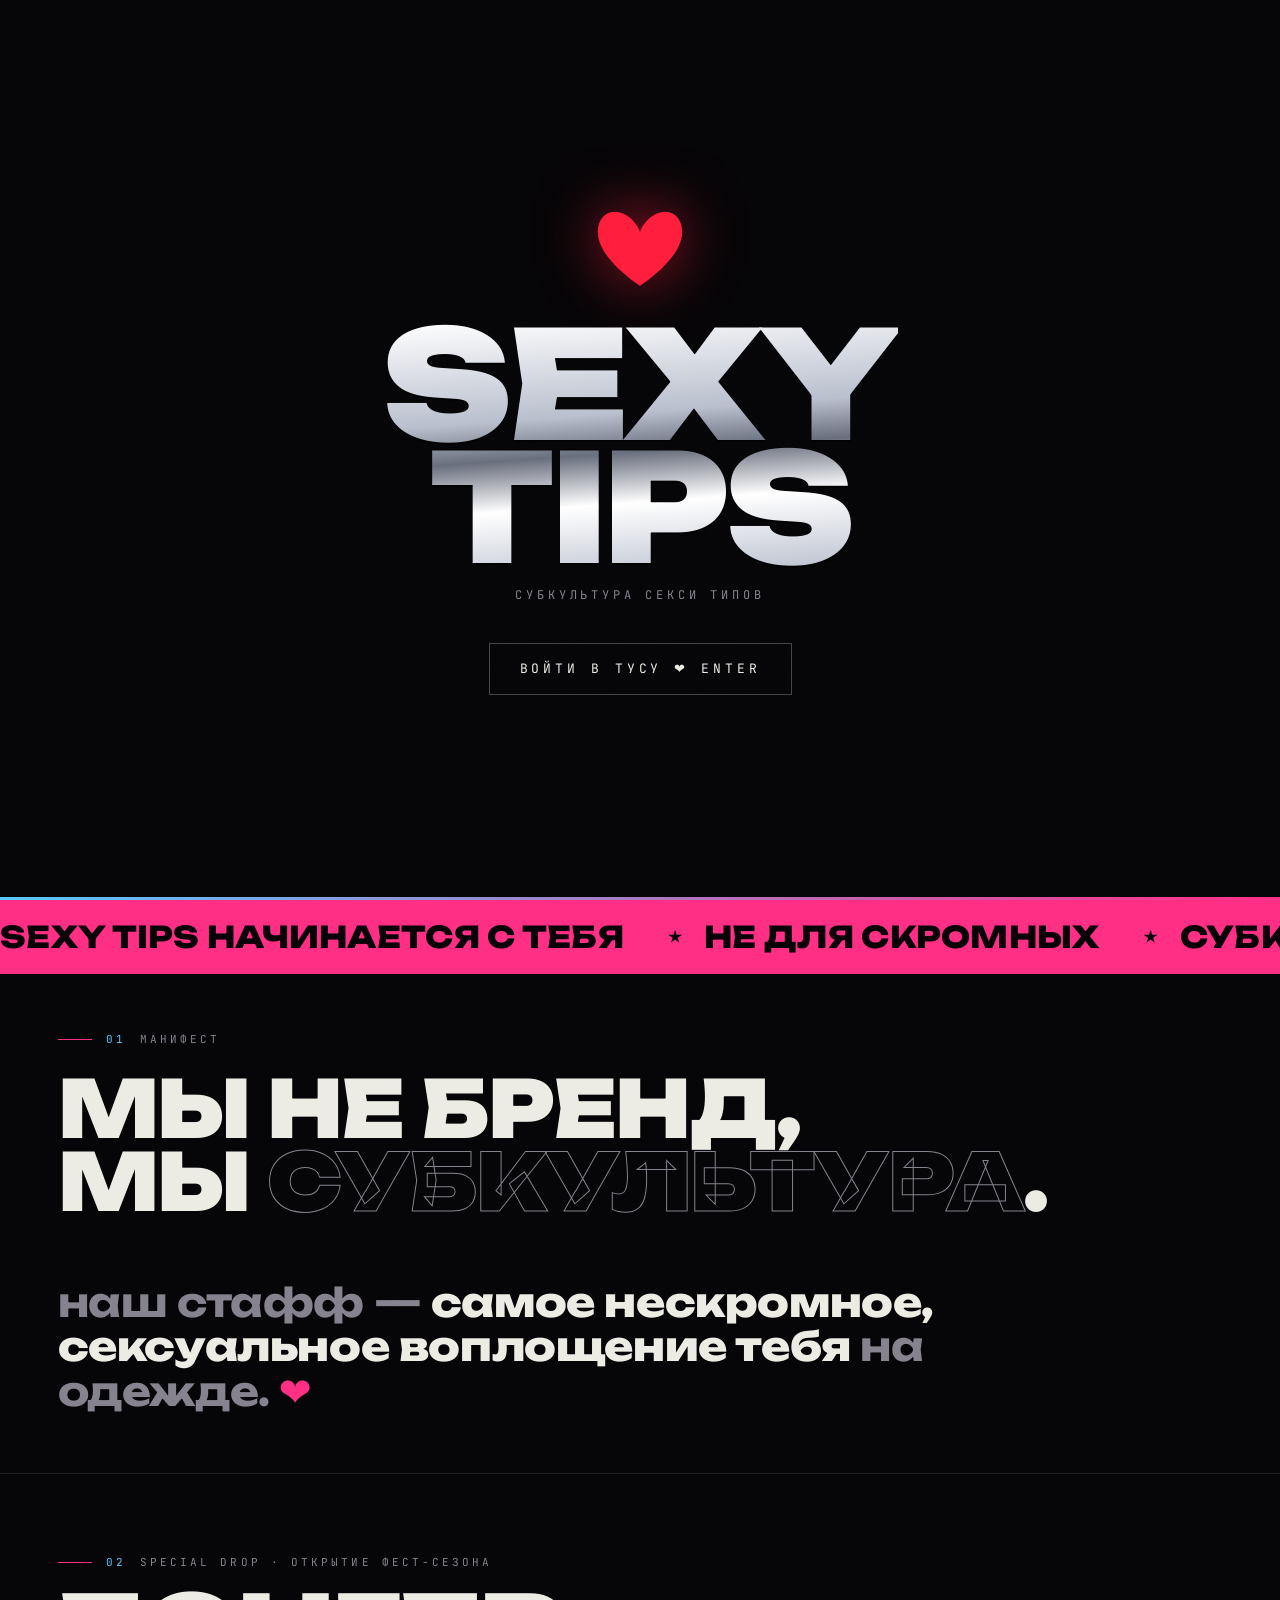
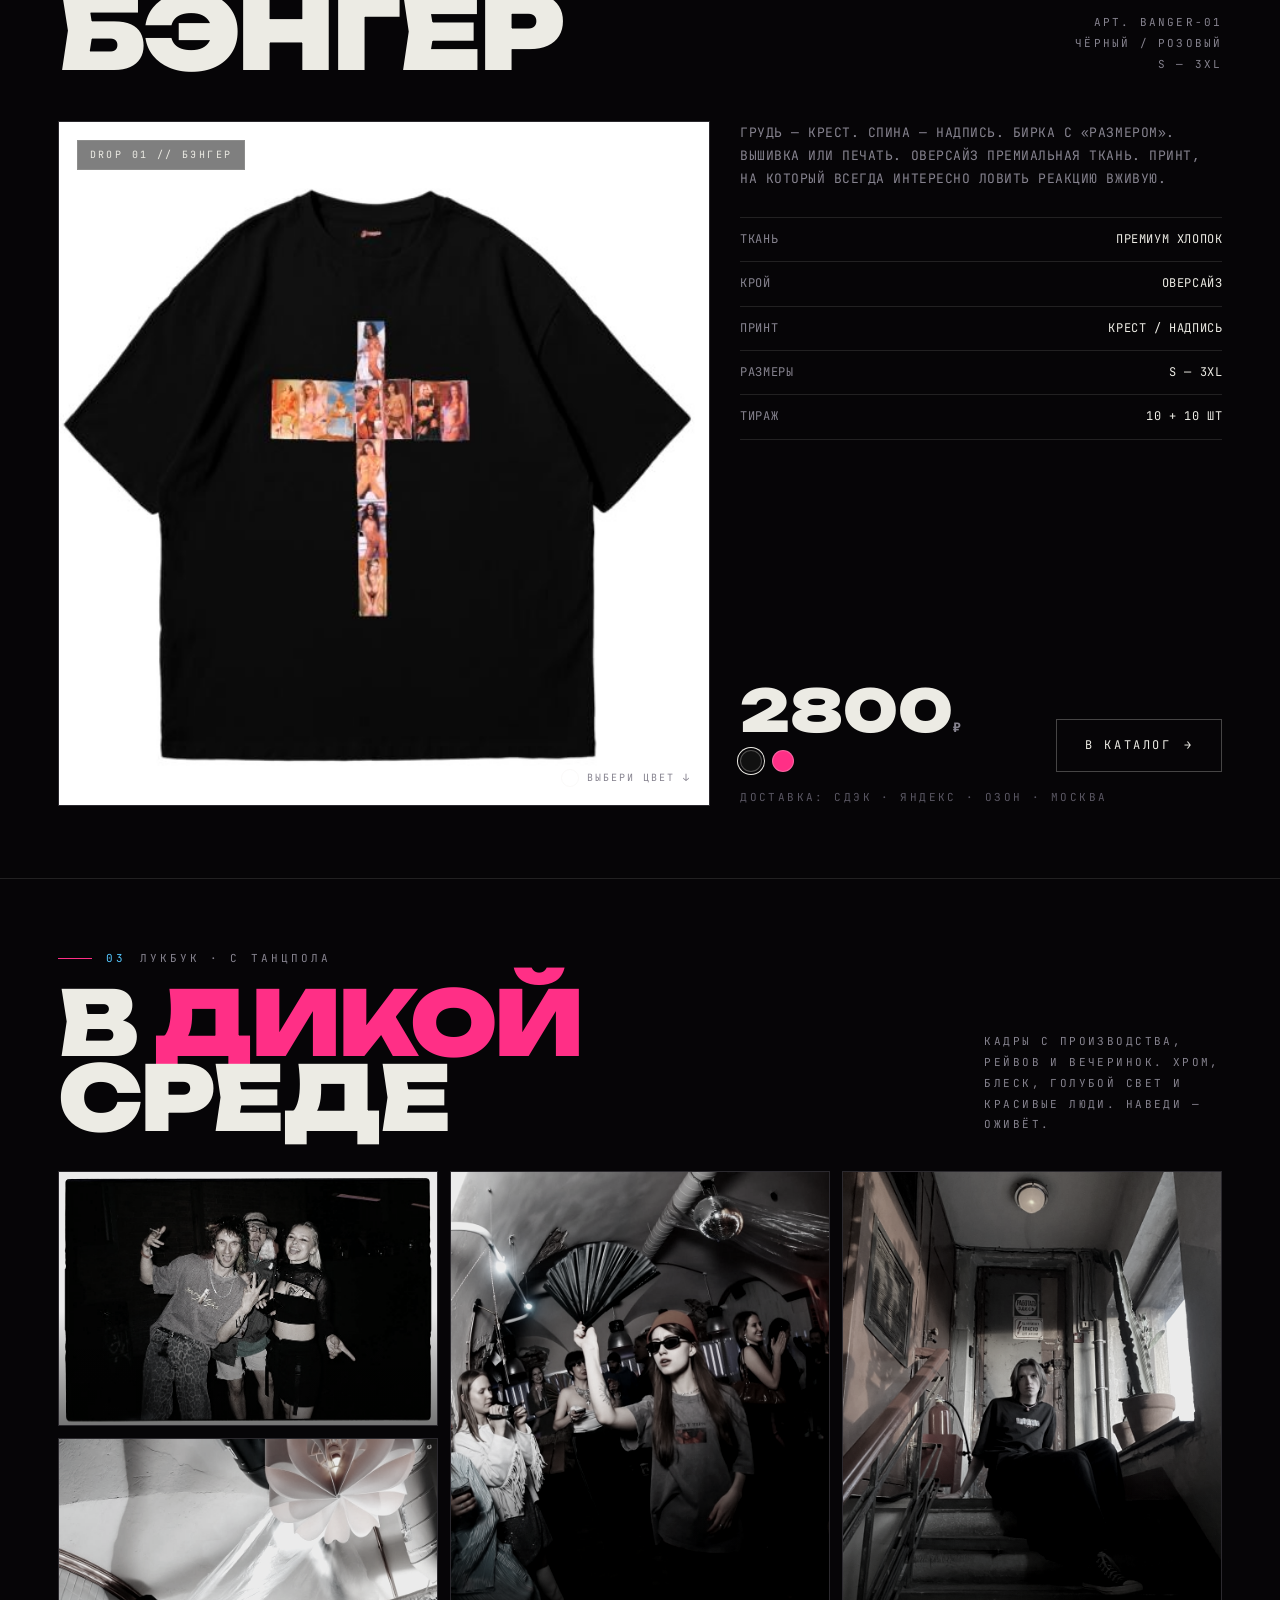
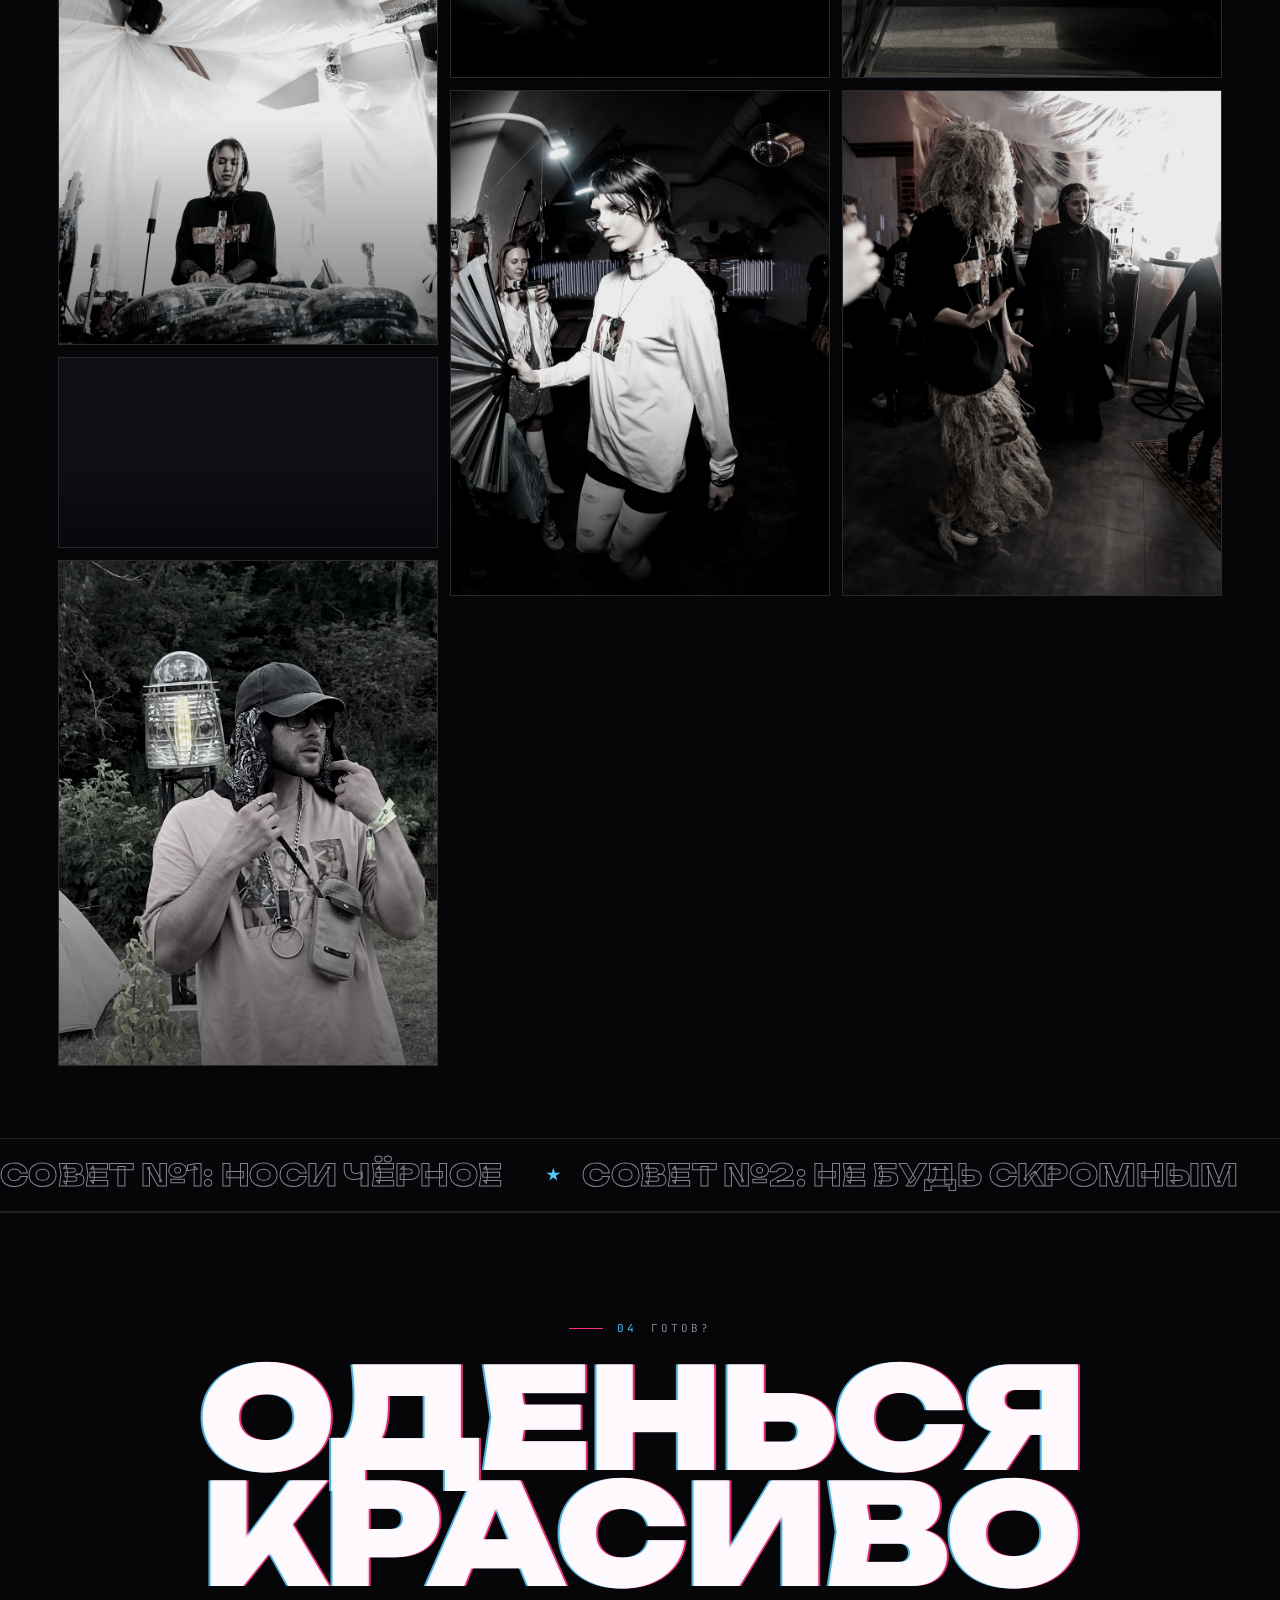
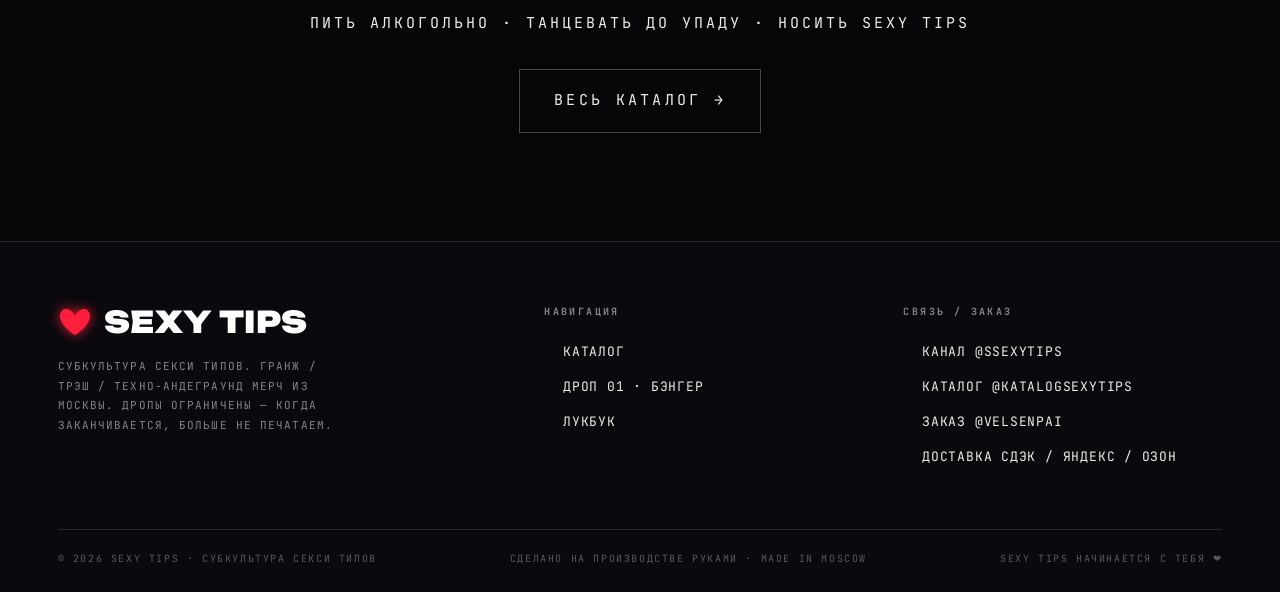
==== commit b70019cf: "бегущие строки, описание дропа, лукбук (инста+стол), кепка по центру, межстрочные, моб-фиксы (меню, " ====
--- a/index.html
+++ b/index.html
@@ -44,26 +44,26 @@
 
 <!-- ============ HEADER ============ -->
 <header class="hdr">
-  <a class="brand" href="index.html" data-cursor="домой">
+  <a class="brand" href="/" data-cursor="домой">
     <svg class="brand__heart spin" viewBox="0 0 100 90" aria-hidden="true"><path fill="#ff1f3d" d="M50 84C50 84 6 56 6 28 6 12 18 4 30 8 40 11 47 20 50 28 53 20 60 11 70 8 82 4 94 12 94 28 94 56 50 84 50 84Z"/></svg>
     <span class="brand__name">SEXY TIPS<small>СУБКУЛЬТУРА</small></span>
   </a>
   <nav class="nav">
-    <a href="index.html" class="active"><i class="dot"></i>ГЛАВНАЯ</a>
+    <a href="/" class="active"><i class="dot"></i>ГЛАВНАЯ</a>
     <a href="#drop"><i class="dot"></i>ДРОП</a>
     <a href="#look"><i class="dot"></i>ЛУКБУК</a>
-    <a href="catalog.html"><i class="dot"></i>КАТАЛОГ</a>
+    <a href="/catalog"><i class="dot"></i>КАТАЛОГ</a>
   </nav>
-  <a class="hdr__cta" href="catalog.html" data-magnet="0.3" data-cursor="в магаз">МАГАЗИН</a>
+  <a class="hdr__cta" href="/catalog" data-magnet="0.3" data-cursor="в магаз">МАГАЗИН</a>
   <button class="burger" aria-label="Меню"><i></i><i></i><i></i></button>
 </header>
 
 <!-- mobile nav -->
 <nav class="mnav">
-  <a href="index.html">ГЛАВНАЯ</a>
-  <a href="#drop">ДРОП <small>БЭНГЕР 2800₽</small></a>
+  <a href="/">ГЛАВНАЯ</a>
+  <a href="#drop">ДРОП</a>
   <a href="#look">ЛУКБУК</a>
-  <a href="catalog.html">КАТАЛОГ</a>
+  <a href="/catalog">КАТАЛОГ</a>
   <div class="mfoot">@ssexytips · МОСКВА · 2026</div>
 </nav>
 
@@ -86,14 +86,14 @@
       </div>
     </div>
 
-    <div style="margin-top:auto;margin-bottom:clamp(40px,8vh,120px)">
+    <div class="hero__main" style="margin-top:auto;margin-bottom:clamp(40px,8vh,120px)">
       <h1 class="hero__title">
         <span class="l1 glitch chrome" data-txt="SEXY">SEXY</span>
         <span class="l2 glitch" data-txt="TIPS">TIPS</span>
       </h1>
       <div class="hero__sub">
-        <p>FW/26 — <span class="hot">DROP 01 «БЭНГЕР»</span> · ОВЕРСАЙЗ · ПАРТИЯ ОГРАНИЧЕНА · СДЕЛАНО НА ПРОИЗВОДСТВЕ РУКАМИ</p>
-        <a class="btn btn--hot" href="catalog.html" data-magnet="0.25" data-cursor="го"><span>СМОТРЕТЬ ДРОП <span class="arr">→</span></span></a>
+        <p>ОСЕНЬ–ЗИМА ’26 — <span class="hot">DROP 01 «БЭНГЕР»</span> · ОВЕРСАЙЗ · ПАРТИЯ ОГРАНИЧЕНА · СДЕЛАНО НА ПРОИЗВОДСТВЕ РУКАМИ</p>
+        <a class="btn btn--hot" href="/catalog" data-magnet="0.25" data-cursor="го"><span>СМОТРЕТЬ ДРОП <span class="arr">→</span></span></a>
       </div>
     </div>
   </div>
@@ -105,10 +105,11 @@
 <div class="marquee marquee--hot" aria-hidden="true">
   <div class="marquee__track">
     <span class="marquee__item">SEXY TIPS НАЧИНАЕТСЯ С ТЕБЯ</span>
-    <span class="marquee__item">DROP 01 · БЭНГЕР</span>
-    <span class="marquee__item">ОВЕРСАЙЗ ПРЕМИУМ</span>
+    <span class="marquee__item">НЕ ДЛЯ СКРОМНЫХ</span>
+    <span class="marquee__item">СУБКУЛЬТУРА СЕКСИ ТИПОВ</span>
+    <span class="marquee__item">МЕРЧ, КОТОРЫЙ ВИДНО В ТЕМНОТЕ</span>
     <span class="marquee__item">МОСКВА 24/7</span>
-    <span class="marquee__item">КОЛИЧЕСТВО ОГРАНИЧЕНО</span>
+    <span class="marquee__item">18+</span>
   </div>
 </div>
 
@@ -167,7 +168,7 @@
                 <span class="swatch" data-c="pink" title="розовый" data-cursor="розовый"></span>
               </div>
             </div>
-            <a class="btn btn--hot" href="catalog.html" data-magnet="0.2" data-cursor="купить"><span>В КАТАЛОГ <span class="arr">→</span></span></a>
+            <a class="btn btn--hot" href="/catalog" data-magnet="0.2" data-cursor="купить"><span>В КАТАЛОГ <span class="arr">→</span></span></a>
           </div>
           <div class="tiny" style="margin-top:18px;color:var(--mut2)">ДОСТАВКА: СДЭК · ЯНДЕКС · ОЗОН · МОСКВА</div>
         </div>
@@ -188,12 +189,14 @@
     </div>
 
     <div class="look__grid" data-stagger>
-      <figure class="look__cell" data-cursor="2026"><img src="assets/img/look_01.jpg" alt="пара в красных футболках"><figcaption>SEXY TIPS // ПАРА</figcaption></figure>
-      <figure class="look__cell"><img src="assets/img/look_03.jpg" alt="худи на улице"><figcaption>NIGHT // ХУДИ</figcaption></figure>
+      <figure class="look__cell" data-cursor="туса"><img src="assets/img/look_a.jpg" alt="туса в sexy tips"><figcaption>SEXY TIPS // ТУСА</figcaption></figure>
+      <figure class="look__cell"><img src="assets/img/look_c.jpg" alt="диджей в кресте"><figcaption>DJ // КРЕСТ</figcaption></figure>
       <figure class="look__cell"><video src="assets/video/look_01.mp4" autoplay muted loop playsinline></video><figcaption>VIDEO // IRL</figcaption></figure>
-      <figure class="look__cell"><img src="assets/img/look_02.jpg" alt="портрет"><figcaption>ТИП // NIGHT</figcaption></figure>
-      <figure class="look__cell"><img src="assets/img/look_04.jpg" alt="лук"><figcaption>STREET</figcaption></figure>
-      <figure class="look__cell"><img src="assets/img/look_05.jpg" alt="лук"><figcaption>LOOK // FW26</figcaption></figure>
+      <figure class="look__cell"><img src="assets/img/look_b.jpg" alt="фестиваль"><figcaption>ФЕСТ // PINK</figcaption></figure>
+      <figure class="look__cell"><img src="assets/img/look_f.jpg" alt="на танцполе"><figcaption>RAVE // НОЧЬ</figcaption></figure>
+      <figure class="look__cell"><img src="assets/img/look_d.jpg" alt="лонгслив"><figcaption>LOOK // ANDEGRAUND</figcaption></figure>
+      <figure class="look__cell" data-cursor="лестница"><img src="assets/img/look_g.jpg" alt="на лестнице"><figcaption>STAIRS // ОПАСНО</figcaption></figure>
+      <figure class="look__cell"><img src="assets/img/look_e.jpg" alt="принт карты"><figcaption>BACK // КАРТЫ</figcaption></figure>
     </div>
   </div>
 </section>
@@ -201,12 +204,11 @@
 <!-- marquee 2 -->
 <div class="marquee marquee--ice" aria-hidden="true">
   <div class="marquee__track">
-    <span class="marquee__item">СЕРЕБРО</span>
-    <span class="marquee__item">ХРОМ</span>
-    <span class="marquee__item">БЛЕСК</span>
-    <span class="marquee__item">СЕТКА</span>
-    <span class="marquee__item">ГОЛУБОЙ</span>
-    <span class="marquee__item">ЧЁРНЫЙ</span>
+    <span class="marquee__item">СОВЕТ №1: НОСИ ЧЁРНОЕ</span>
+    <span class="marquee__item">СОВЕТ №2: НЕ БУДЬ СКРОМНЫМ</span>
+    <span class="marquee__item">СОВЕТ №3: ТАНЦУЙ ДО УТРА</span>
+    <span class="marquee__item">СОВЕТ №4: ВЛЮБЛЯЙСЯ БЫСТРО</span>
+    <span class="marquee__item">СОВЕТ №5: ОДЕВАЙСЯ ГОРЯЧО</span>
   </div>
 </div>
 
@@ -217,7 +219,7 @@
       <div class="eyebrow" style="justify-content:center;margin-bottom:24px"><span class="idx">04</span> ГОТОВ?</div>
       <h2 class="glitch" data-txt="ОДЕНЬСЯ КРАСИВО">ОДЕНЬСЯ<br>КРАСИВО</h2>
       <p>ПИТЬ АЛКОГОЛЬНО · ТАНЦЕВАТЬ ДО УПАДУ · НОСИТЬ SEXY TIPS</p>
-      <a class="btn btn--hot" href="catalog.html" data-magnet="0.25" data-cursor="го"><span>ВЕСЬ КАТАЛОГ <span class="arr">→</span></span></a>
+      <a class="btn btn--hot" href="/catalog" data-magnet="0.25" data-cursor="го"><span>ВЕСЬ КАТАЛОГ <span class="arr">→</span></span></a>
     </div>
   </div>
 </section>
@@ -227,7 +229,7 @@
   <div class="wrap">
     <div class="foot__top">
       <div class="foot__brand">
-        <a class="brand" href="index.html">
+        <a class="brand" href="/">
           <svg class="brand__heart" viewBox="0 0 100 90" aria-hidden="true" style="width:34px;height:34px"><path fill="#ff1f3d" d="M50 84C50 84 6 56 6 28 6 12 18 4 30 8 40 11 47 20 50 28 53 20 60 11 70 8 82 4 94 12 94 28 94 56 50 84 50 84Z"/></svg>
           <span class="brand__name" style="font-size:30px">SEXY TIPS</span>
         </a>
@@ -235,7 +237,7 @@
       </div>
       <div class="foot__col">
         <h5>НАВИГАЦИЯ</h5>
-        <a href="catalog.html">КАТАЛОГ</a>
+        <a href="/catalog">КАТАЛОГ</a>
         <a href="#drop">ДРОП 01 · БЭНГЕР</a>
         <a href="#look">ЛУКБУК</a>
       </div>
--- a/assets/css/style.css
+++ b/assets/css/style.css
@@ -266,7 +266,7 @@
 /* =====================================================================
    MANIFESTO
    ===================================================================== */
-.manifesto{padding:clamp(70px,12vh,150px) 0;position:relative;overflow:hidden}
+.manifesto{padding:clamp(44px,6.5vh,84px) 0;position:relative;overflow:hidden}
 .manifesto__big{font-family:var(--f-disp);font-weight:900;text-transform:uppercase;line-height:.92;
   letter-spacing:-.02em;font-size:clamp(30px,6.2vw,104px);max-width:18ch}
 .manifesto__big .o{color:transparent;-webkit-text-stroke:1px var(--mut)}
@@ -290,7 +290,7 @@
 /* =====================================================================
    DROP / FEATURED
    ===================================================================== */
-.drop{padding:clamp(60px,9vh,120px) 0 clamp(120px,18vh,220px);border-top:1px solid var(--line)}
+.drop{padding:clamp(60px,9vh,120px) 0 clamp(56px,8vh,100px);border-top:1px solid var(--line)}
 .drop__head{display:flex;flex-wrap:wrap;justify-content:space-between;align-items:flex-end;gap:24px;margin-bottom:46px}
 .drop__head h2{font-family:var(--f-disp);font-weight:900;font-size:clamp(38px,8vw,118px);line-height:.84;text-transform:uppercase;letter-spacing:-.03em}
 .drop__head .meta{font-family:var(--f-mono);font-size:11px;letter-spacing:.2em;color:var(--mut);text-align:right;line-height:1.9;text-transform:uppercase}
@@ -348,6 +348,9 @@
 .btn--block{width:100%;justify-content:center}
 .btn .arr{transition:transform .35s var(--ease)}
 .btn:hover .arr{transform:translateX(5px)}
+/* подтверждение «добавлено в корзину» */
+.btn.add-cart.added{color:#000;border-color:var(--acid)}
+.btn.add-cart.added::before{background:var(--acid);transform:translateY(0)}
 
 /* =====================================================================
    GALLERY / LOOKBOOK
@@ -455,7 +458,7 @@
   padding:9px 15px;border:1px solid var(--line-strong);color:var(--bone);transition:.3s var(--ease);position:relative}
 .chip:hover{color:var(--bone);border-color:var(--bone)}
 .chip.active{background:var(--bone);color:#000;border-color:var(--bone)}
-.chip .n{font-size:9px;opacity:.7;margin-left:6px}
+.chip .n{font-size:8px;opacity:.55;margin-left:5px;vertical-align:2px;letter-spacing:0}
 .filters .count{margin-left:auto;font-family:var(--f-mono);font-size:11px;letter-spacing:.18em;color:var(--mut);text-transform:uppercase}
 
 .grid{display:grid;grid-template-columns:repeat(auto-fill,minmax(290px,1fr));gap:14px;
@@ -486,7 +489,7 @@
 .card:hover .card__media .swatches{opacity:1;transform:none}
 .card__body{padding:12px 14px 14px;display:flex;flex-direction:column;gap:3px}
 .card__row{display:flex;justify-content:space-between;align-items:baseline;gap:12px}
-.card__name{font-family:var(--f-disp);font-weight:800;font-size:18px;text-transform:uppercase;letter-spacing:-.01em;line-height:1.05}
+.card__name{font-family:var(--f-disp);font-weight:800;font-size:18px;text-transform:uppercase;letter-spacing:-.01em;line-height:1.18}
 .card__price{font-family:var(--f-mono);font-size:14px;letter-spacing:.04em;color:var(--bone);white-space:nowrap}
 .card__price.sold{color:var(--mut);text-decoration:line-through}
 .card__meta{font-family:var(--f-mono);font-size:10px;letter-spacing:.16em;color:var(--mut);text-transform:uppercase;margin-top:4px}
@@ -542,7 +545,7 @@
 .modal__info{padding:clamp(22px,3vw,40px);display:flex;flex-direction:column;gap:20px;min-width:0}
 .modal__info .top{display:flex;justify-content:space-between;align-items:flex-start;gap:16px}
 .modal__info .top>div{min-width:0}
-.modal__info h3{font-family:var(--f-disp);font-weight:900;font-size:clamp(24px,2.3vw,32px);text-transform:uppercase;line-height:.95;letter-spacing:-.02em}
+.modal__info h3{font-family:var(--f-disp);font-weight:900;font-size:clamp(24px,2.3vw,32px);text-transform:uppercase;line-height:1.12;letter-spacing:-.02em}
 .modal__close{flex:none;width:42px;height:42px;border:1px solid var(--line-strong);display:grid;place-items:center;transition:.3s}
 .modal__close:hover{background:var(--hot);color:#000;border-color:var(--hot);transform:rotate(90deg)}
 .modal__desc{font-family:var(--f-body);font-size:14px;line-height:1.7;color:var(--mut)}
@@ -648,15 +651,40 @@
   body.menu-open .burger i:nth-child(1){transform:translateY(6.5px) rotate(45deg)}
   body.menu-open .burger i:nth-child(2){opacity:0}
   body.menu-open .burger i:nth-child(3){transform:translateY(-6.5px) rotate(-45deg)}
-  .hero__top{flex-direction:column;gap:18px}
-  .hero__coord{text-align:left}
+  .hero{justify-content:flex-start}
+  .hero__top{flex:none;flex-direction:column;gap:10px;padding-top:clamp(80px,13vh,110px)}
+  .hero__tag{font-size:9.5px;line-height:1.6}
+  .hero__coord{text-align:left;font-size:9.5px;line-height:1.55}
+  /* заголовок крупнее, блок с кнопкой уезжает вниз */
+  .hero__main{flex:1;display:flex;flex-direction:column;margin:22px 0 0!important}
+  .hero__title{flex:1;display:flex;flex-direction:column;justify-content:center;
+    font-size:25vw;letter-spacing:-.04em;margin:0}
+  .hero__sub{margin-top:0;padding:22px 0 26px}
   .hero__scroll{display:none}
+  /* на телефоне подсказка смены цвета бесполезна (нет ховера) — убираем */
+  .drop__visual .flip{display:none}
+  /* на телефоне убираем огромные вертикальные отступы между секциями */
+  .drop{padding-bottom:46px}
+  .look{padding-top:40px}
+  /* крупнее заголовки секций на телефоне */
+  .manifesto__big{font-size:10vw;letter-spacing:-.05em}
+  .look__head h2{font-size:15vw}
 }
 @media(max-width:560px){
   :root{--gut:16px}
   .hero__sub{flex-direction:column;gap:10px}
   .drop__buy,.event__foot{flex-direction:column;align-items:flex-start}
   .lineup{grid-template-columns:1fr}
+  /* корзина на телефоне — на всю ширину, без обрезки справа */
+  .cart__panel{width:100%;padding:22px 14px;gap:14px}
+  .cart__row{gap:10px}
+  .cart__row img{width:50px;height:50px}
+  .cart__row .nm{white-space:nowrap;overflow:hidden;text-overflow:ellipsis}
+  .cart__qty{gap:6px}
+  .cart__qty button{width:24px;height:24px}
+  .cart__rm{padding:2px}
+  .cart__total b{font-size:22px}
+  .cart__head h4{font-size:22px}
 }
 
 /* utility */
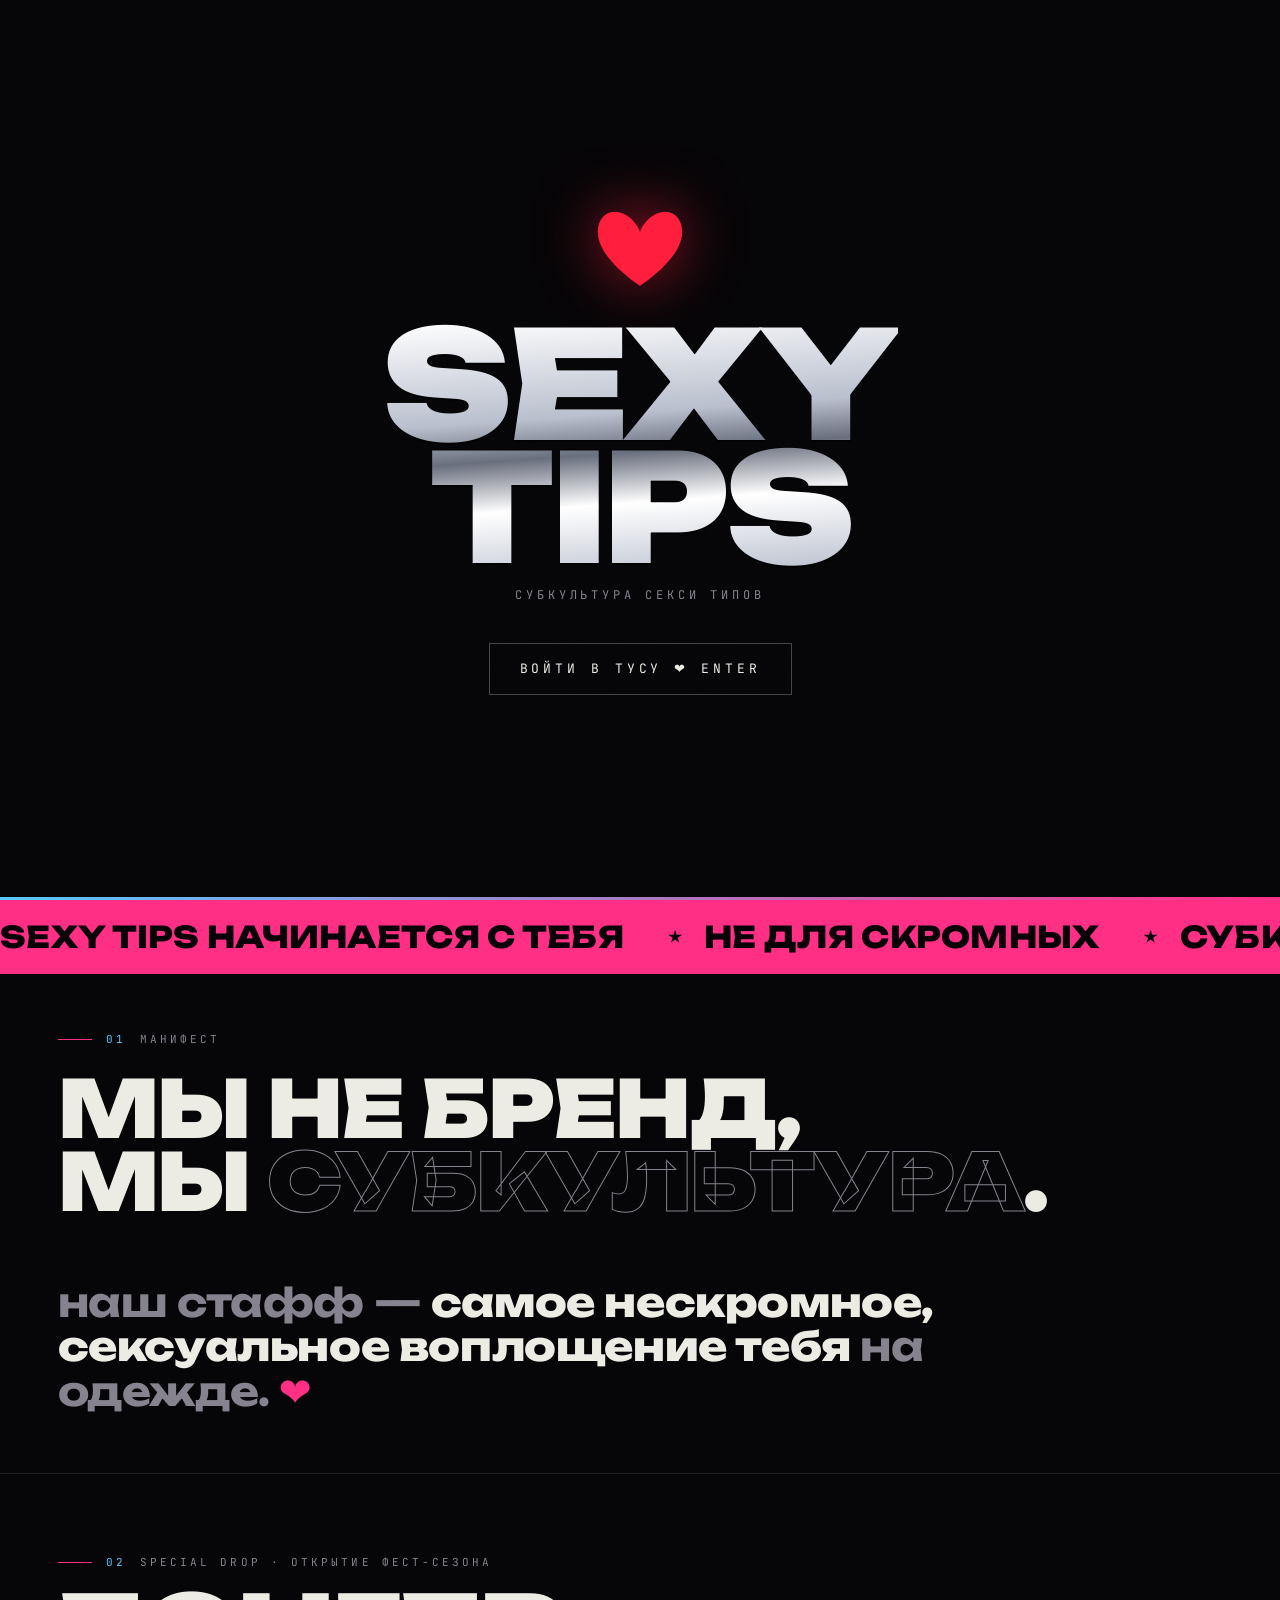
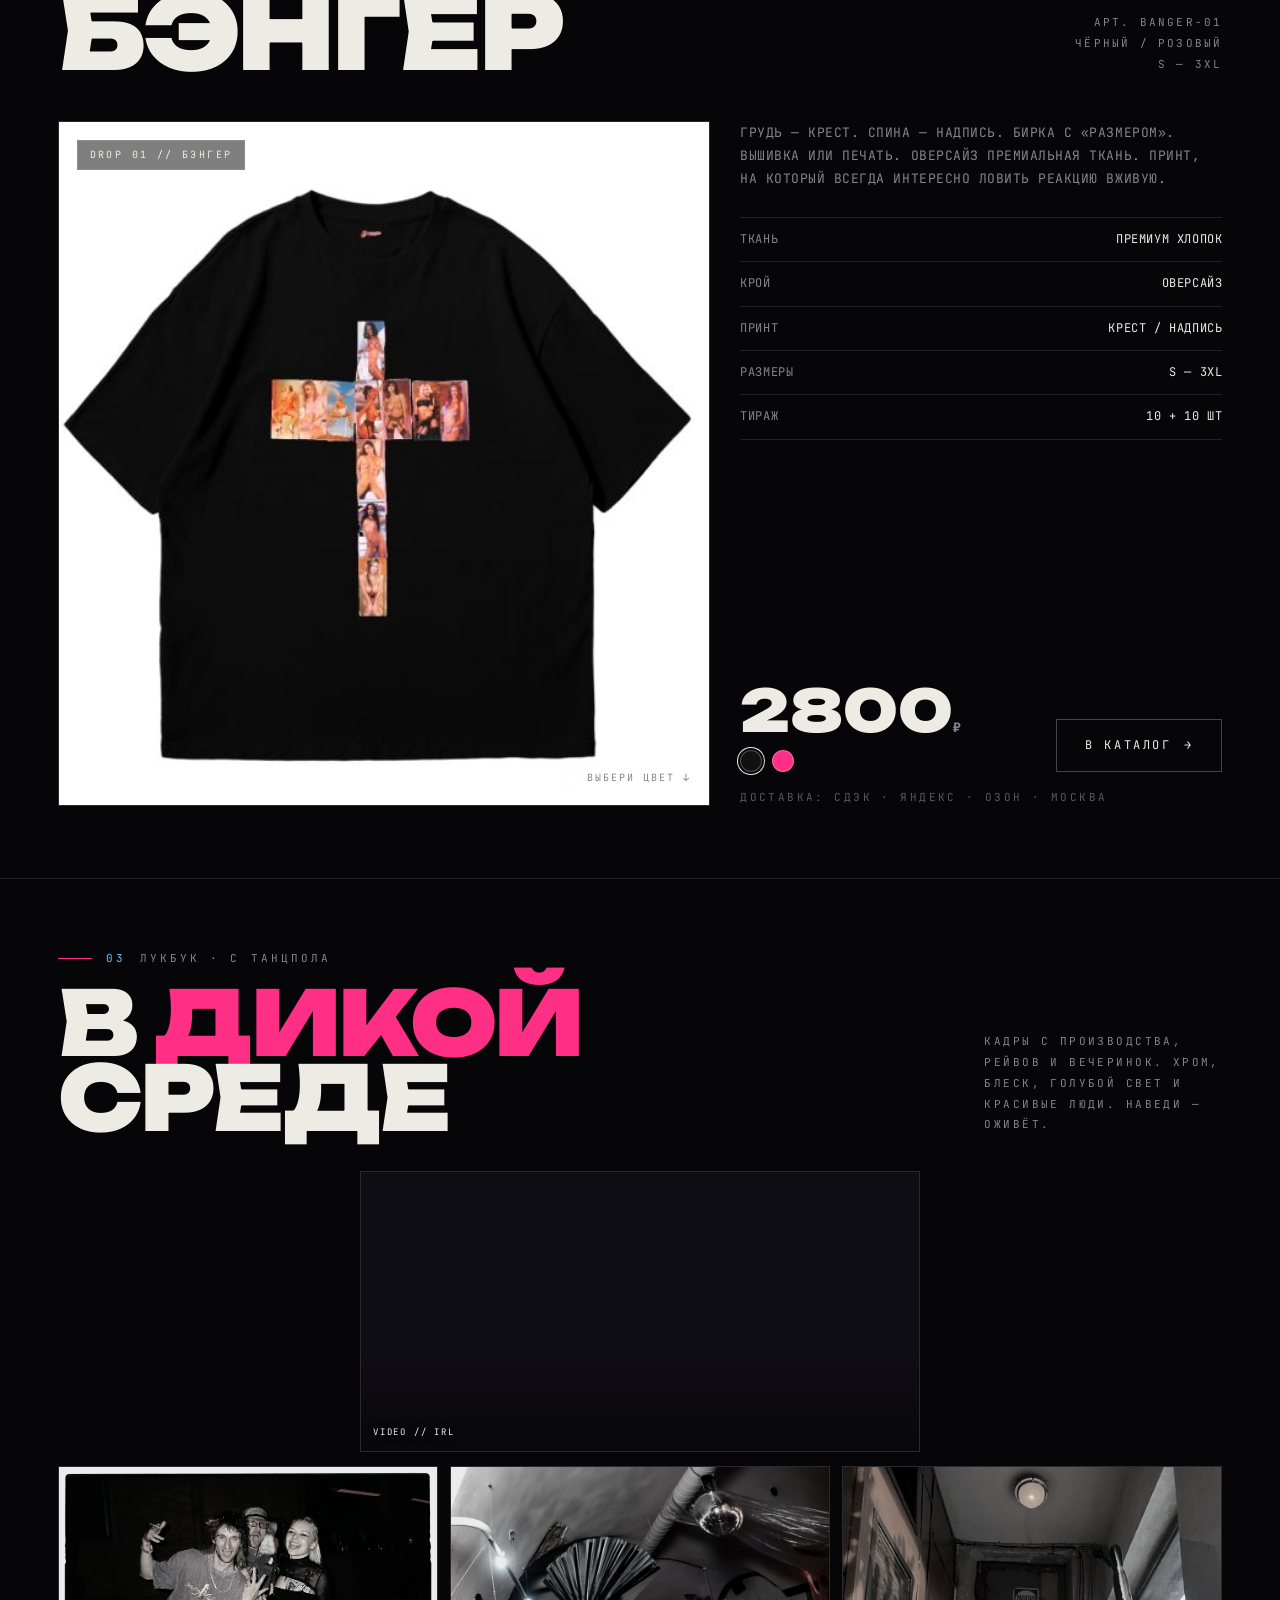
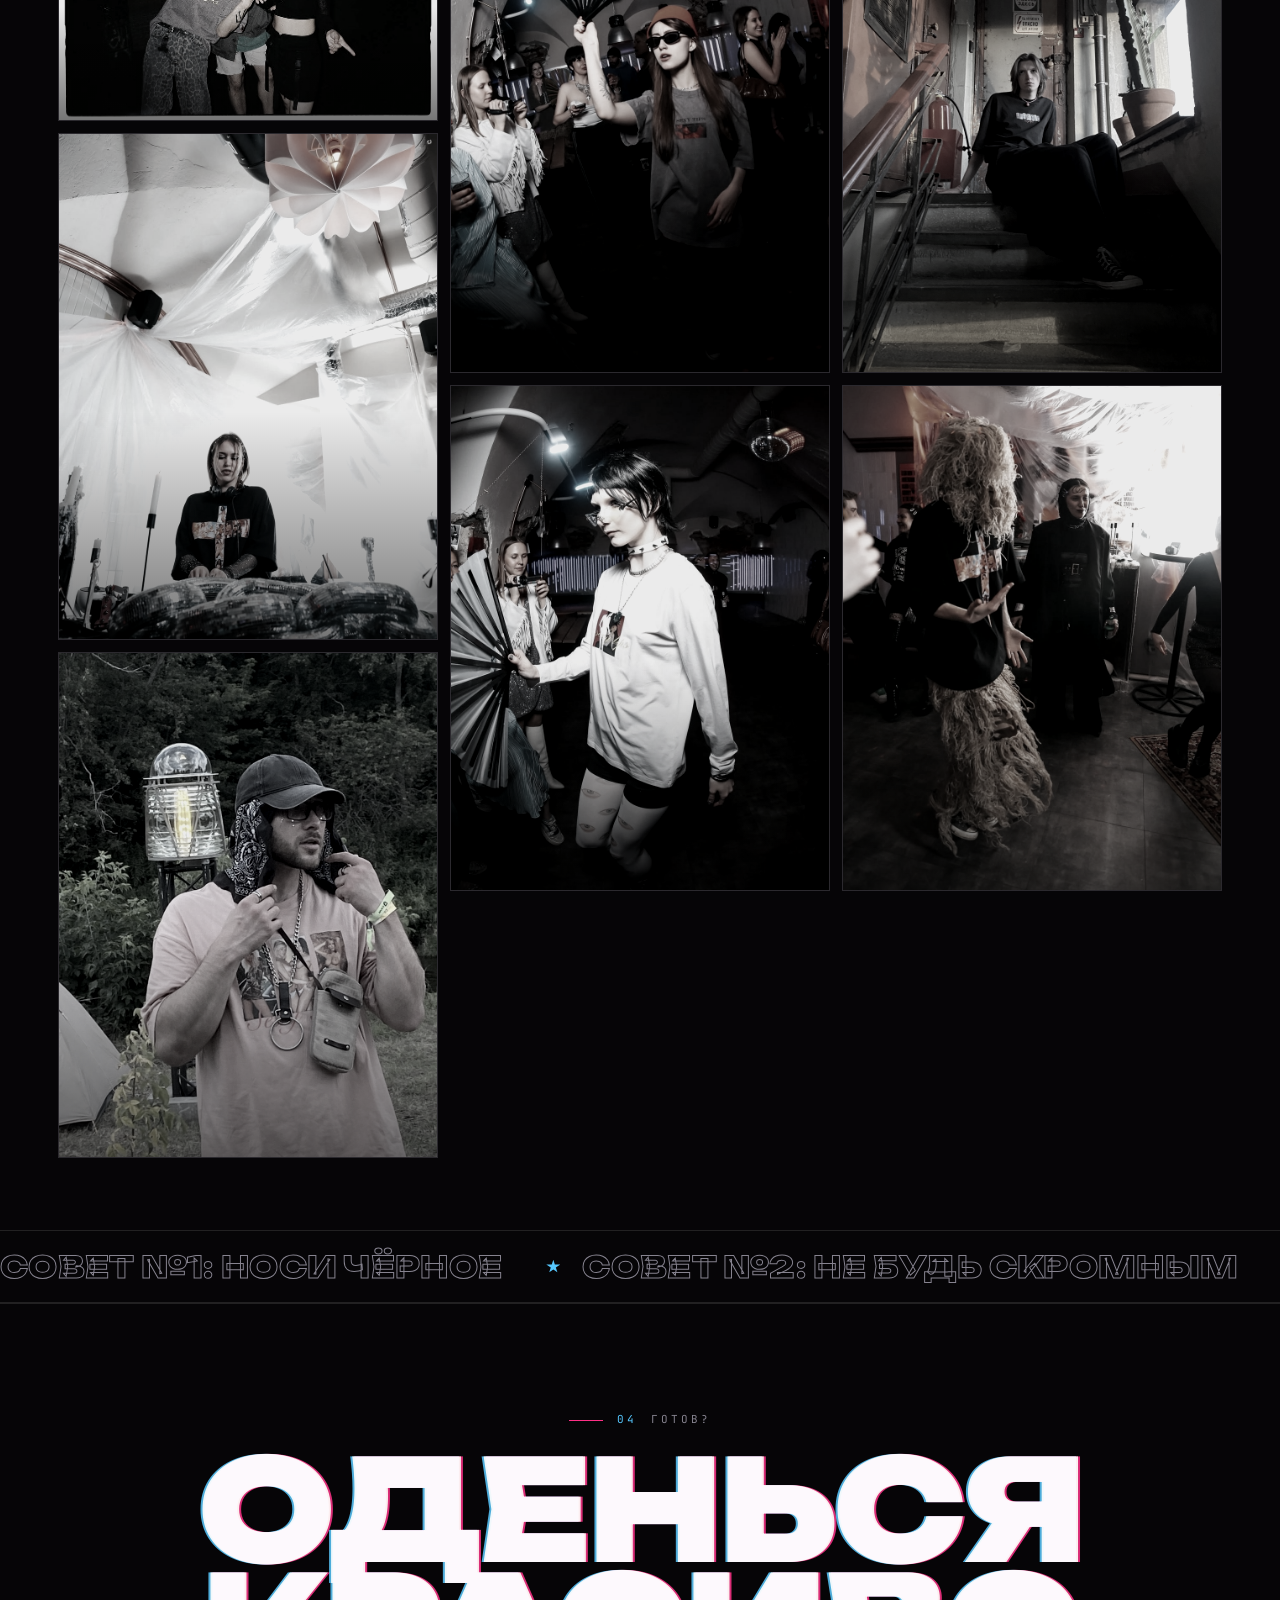
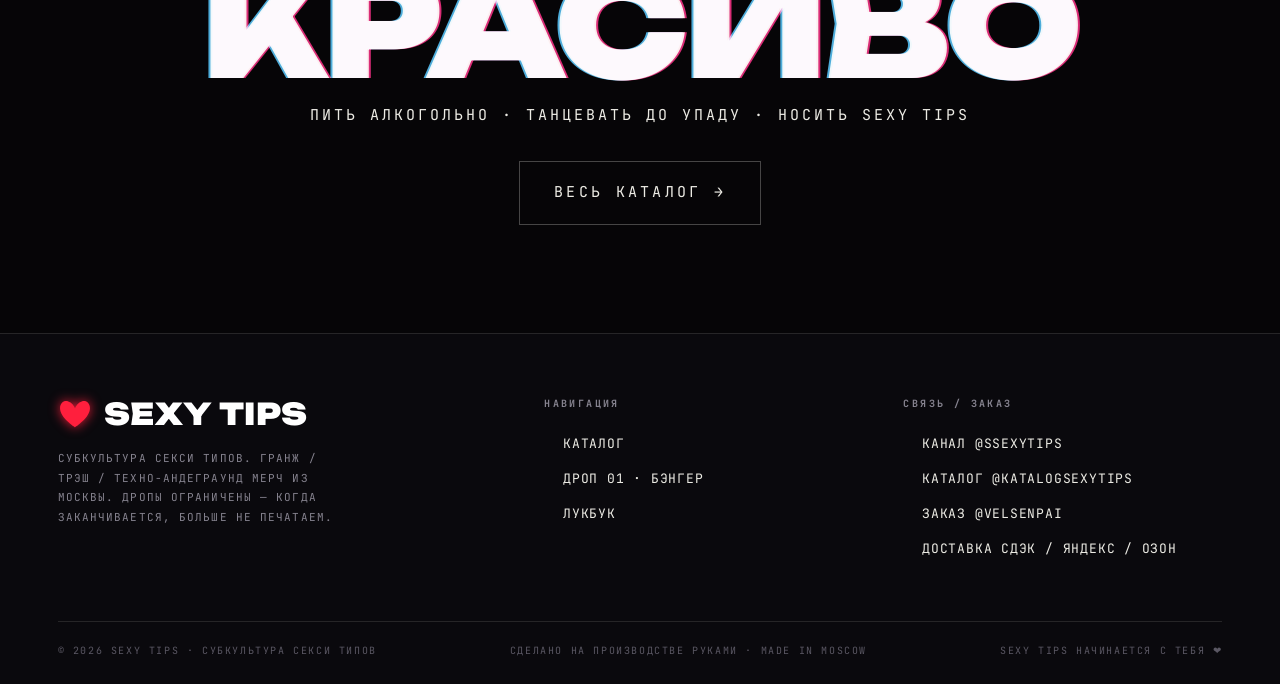
==== commit 9a18354c: "лукбук: видео поднято в центр над сеткой" ====
--- a/index.html
+++ b/index.html
@@ -188,10 +188,11 @@
       <p class="tiny" data-reveal style="max-width:34ch;line-height:1.9">КАДРЫ С ПРОИЗВОДСТВА, РЕЙВОВ И ВЕЧЕРИНОК. ХРОМ, БЛЕСК, ГОЛУБОЙ СВЕТ И КРАСИВЫЕ ЛЮДИ. НАВЕДИ — ОЖИВЁТ.</p>
     </div>
 
+    <figure class="look__feature" data-reveal><video src="assets/video/look_01.mp4" autoplay muted loop playsinline></video><figcaption>VIDEO // IRL</figcaption></figure>
+
     <div class="look__grid" data-stagger>
       <figure class="look__cell" data-cursor="туса"><img src="assets/img/look_a.jpg" alt="туса в sexy tips"><figcaption>SEXY TIPS // ТУСА</figcaption></figure>
       <figure class="look__cell"><img src="assets/img/look_c.jpg" alt="диджей в кресте"><figcaption>DJ // КРЕСТ</figcaption></figure>
-      <figure class="look__cell"><video src="assets/video/look_01.mp4" autoplay muted loop playsinline></video><figcaption>VIDEO // IRL</figcaption></figure>
       <figure class="look__cell"><img src="assets/img/look_b.jpg" alt="фестиваль"><figcaption>ФЕСТ // PINK</figcaption></figure>
       <figure class="look__cell"><img src="assets/img/look_f.jpg" alt="на танцполе"><figcaption>RAVE // НОЧЬ</figcaption></figure>
       <figure class="look__cell"><img src="assets/img/look_d.jpg" alt="лонгслив"><figcaption>LOOK // ANDEGRAUND</figcaption></figure>
--- a/assets/css/style.css
+++ b/assets/css/style.css
@@ -359,6 +359,10 @@
 .look__head{display:flex;justify-content:space-between;align-items:flex-end;gap:20px;margin-bottom:36px;flex-wrap:wrap}
 .look__head h2{font-family:var(--f-disp);font-weight:900;font-size:clamp(34px,7vw,96px);text-transform:uppercase;line-height:.84;letter-spacing:-.03em}
 /* masonry via CSS columns — images fill full column width, no empty cells */
+.look__feature{position:relative;max-width:560px;margin:0 auto 14px;overflow:hidden;border:1px solid var(--line);background:var(--panel)}
+.look__feature video{width:100%;height:auto;display:block;filter:grayscale(.25) contrast(1.04)}
+.look__feature figcaption{position:absolute;left:12px;bottom:12px;z-index:2;font-family:var(--f-mono);font-size:9px;letter-spacing:.2em;text-transform:uppercase;color:var(--bone);text-shadow:0 1px 8px #000}
+.look__feature::after{content:"";position:absolute;inset:0;background:linear-gradient(transparent 60%,rgba(0,0,0,.5));pointer-events:none}
 .look__grid{column-count:3;column-gap:12px}
 @media(max-width:980px){.look__grid{column-count:2}}
 @media(max-width:560px){.look__grid{column-count:1}}
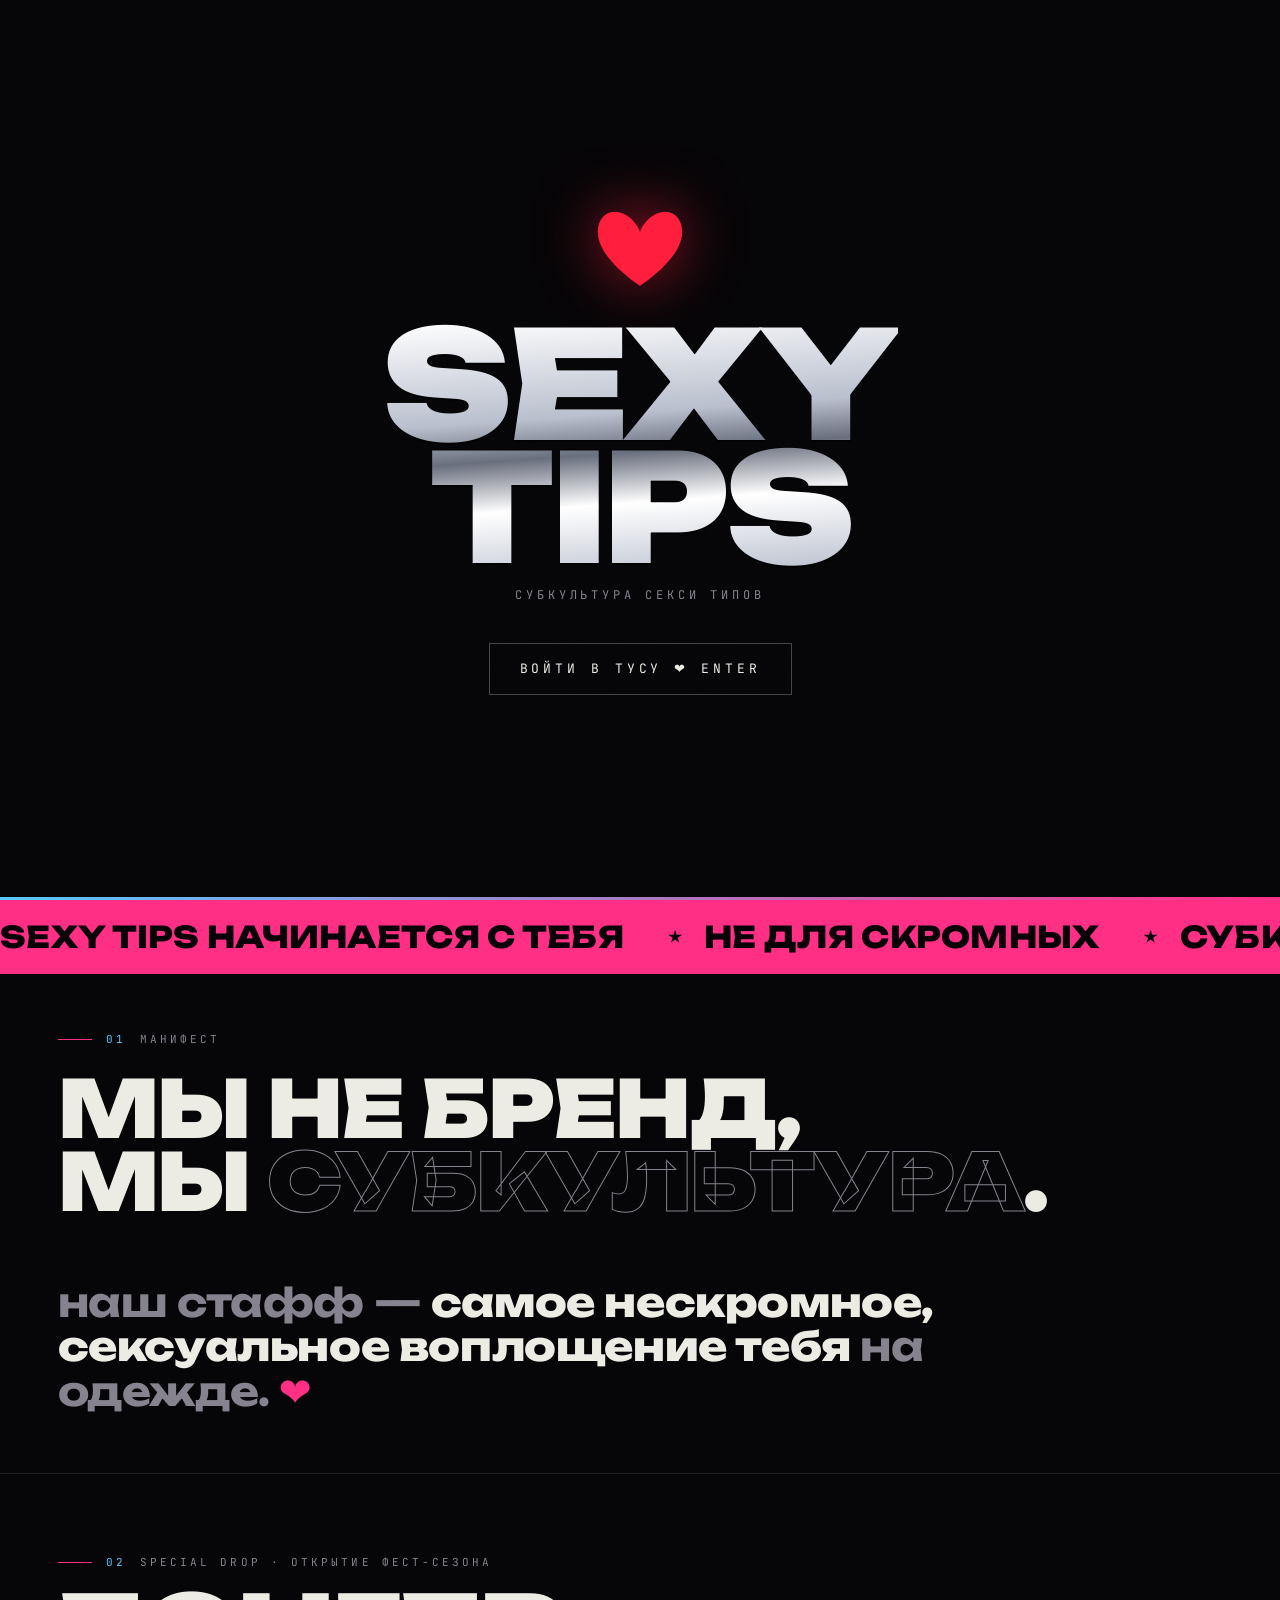
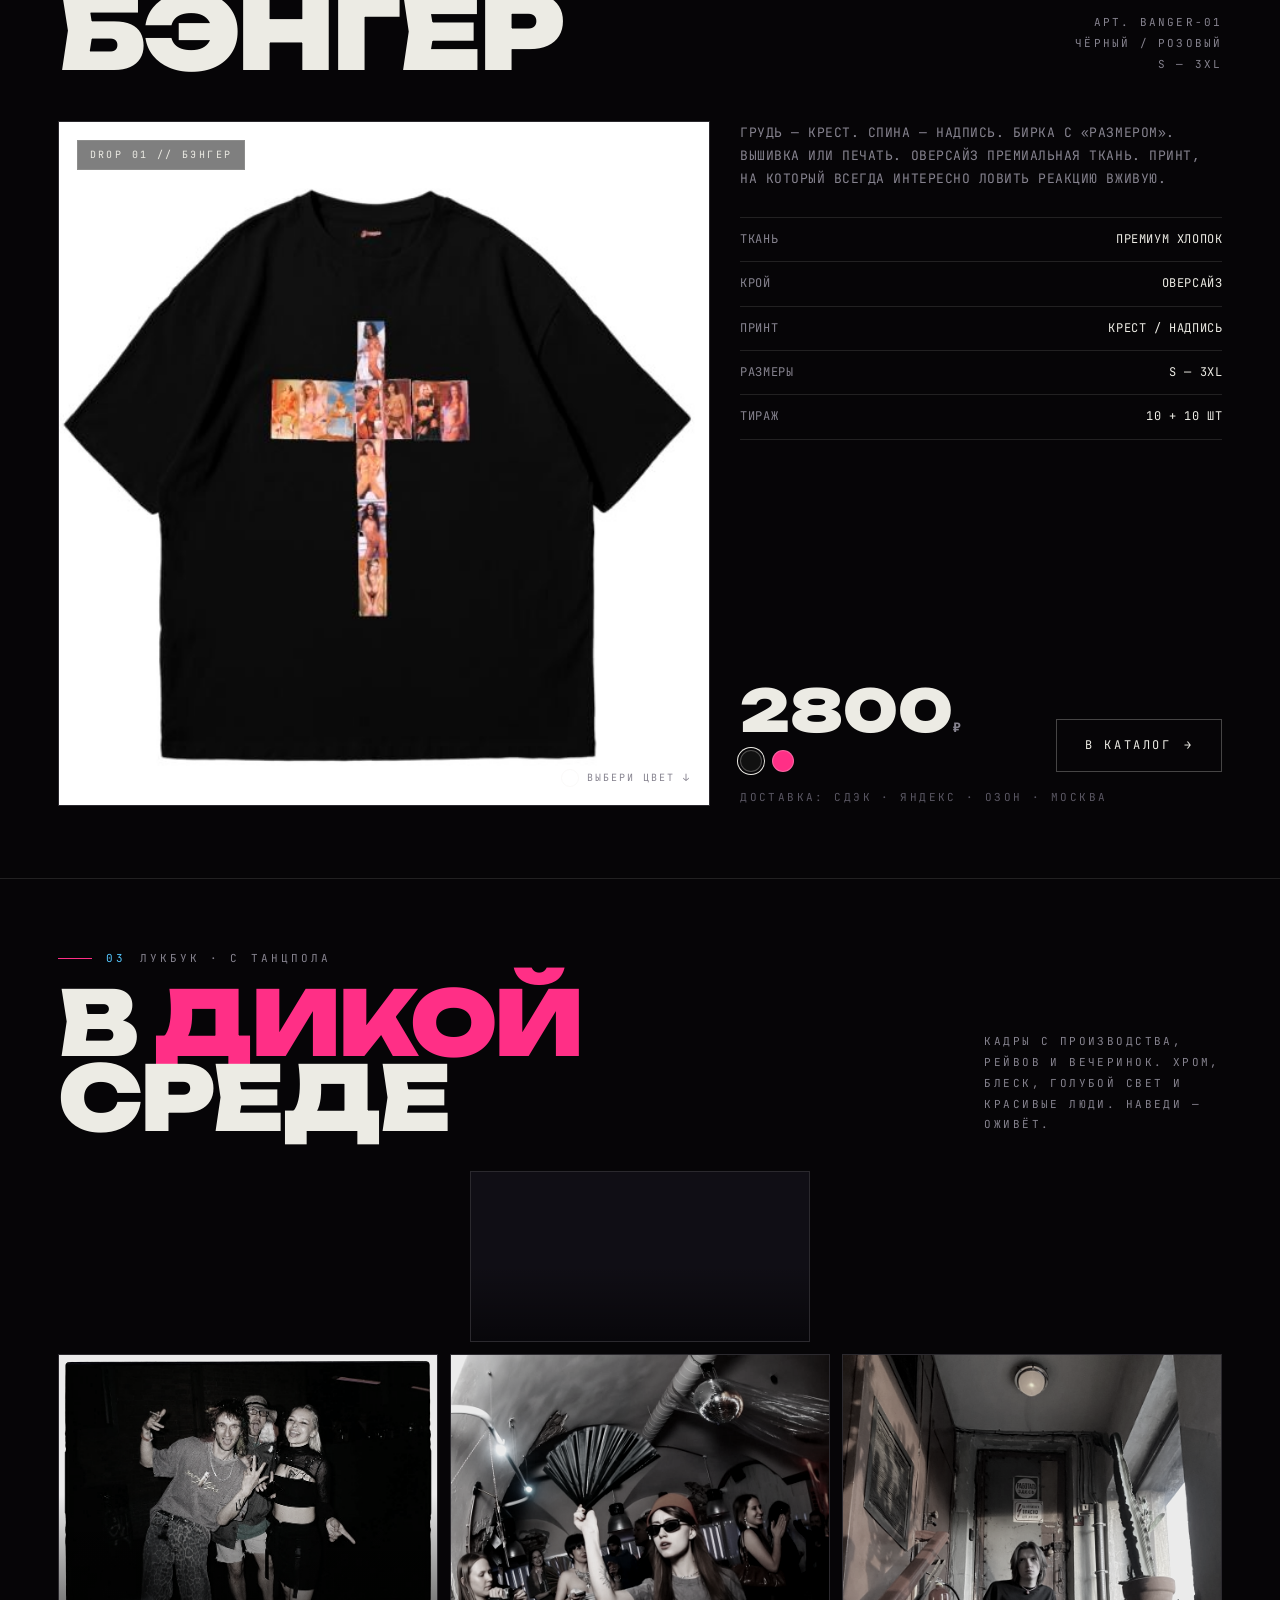
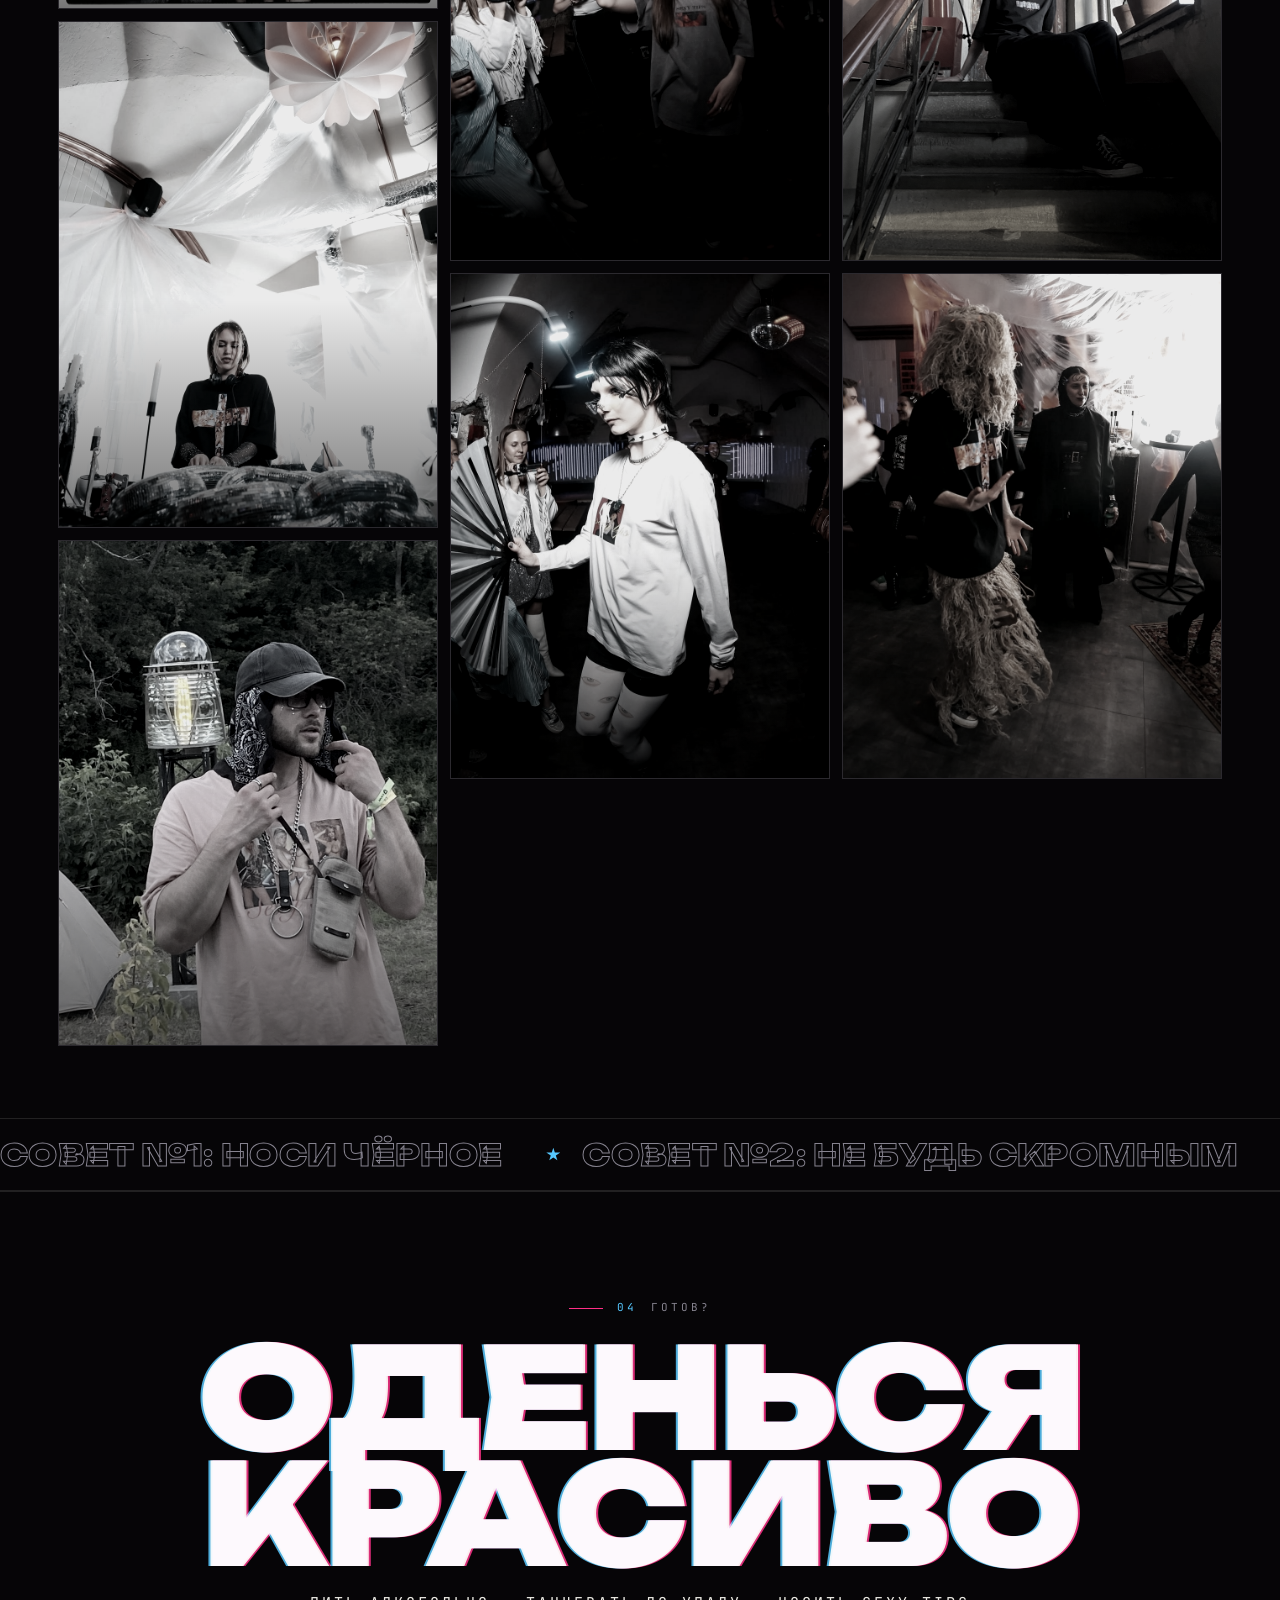
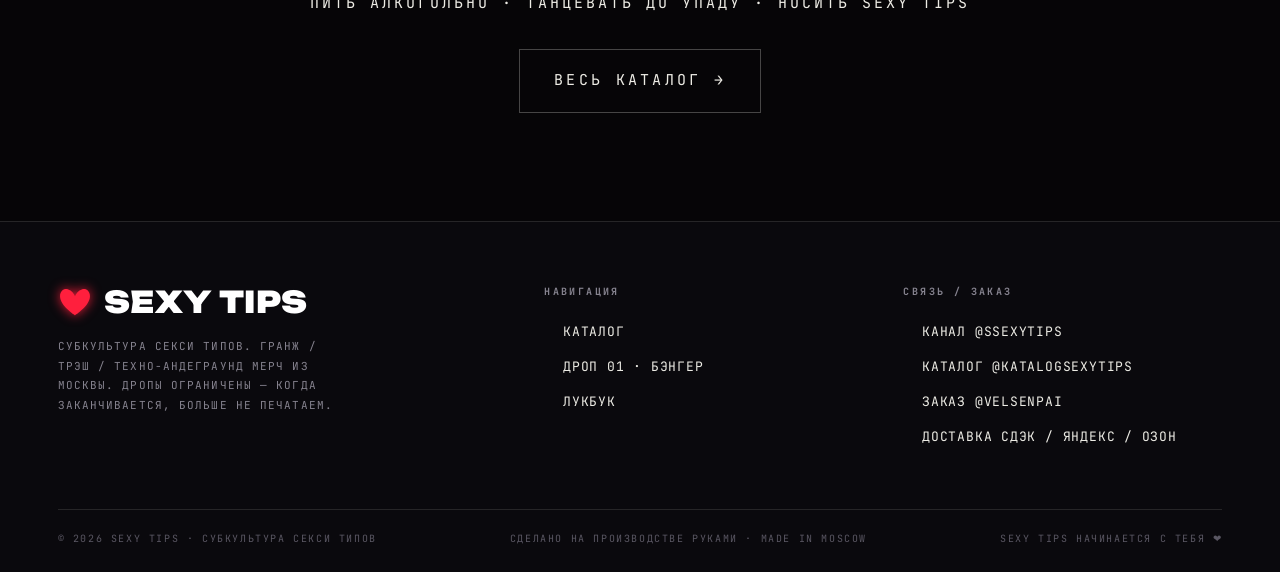
==== commit f99beca1: "лукбук: видео — центральная плитка коллажа сверху" ====
--- a/index.html
+++ b/index.html
@@ -188,9 +188,8 @@
       <p class="tiny" data-reveal style="max-width:34ch;line-height:1.9">КАДРЫ С ПРОИЗВОДСТВА, РЕЙВОВ И ВЕЧЕРИНОК. ХРОМ, БЛЕСК, ГОЛУБОЙ СВЕТ И КРАСИВЫЕ ЛЮДИ. НАВЕДИ — ОЖИВЁТ.</p>
     </div>
 
-    <figure class="look__feature" data-reveal><video src="assets/video/look_01.mp4" autoplay muted loop playsinline></video><figcaption>VIDEO // IRL</figcaption></figure>
-
     <div class="look__grid" data-stagger>
+      <figure class="look__cell look__cell--feat"><video src="assets/video/look_01.mp4" autoplay muted loop playsinline></video><figcaption>VIDEO // IRL</figcaption></figure>
       <figure class="look__cell" data-cursor="туса"><img src="assets/img/look_a.jpg" alt="туса в sexy tips"><figcaption>SEXY TIPS // ТУСА</figcaption></figure>
       <figure class="look__cell"><img src="assets/img/look_c.jpg" alt="диджей в кресте"><figcaption>DJ // КРЕСТ</figcaption></figure>
       <figure class="look__cell"><img src="assets/img/look_b.jpg" alt="фестиваль"><figcaption>ФЕСТ // PINK</figcaption></figure>
--- a/assets/css/style.css
+++ b/assets/css/style.css
@@ -359,10 +359,6 @@
 .look__head{display:flex;justify-content:space-between;align-items:flex-end;gap:20px;margin-bottom:36px;flex-wrap:wrap}
 .look__head h2{font-family:var(--f-disp);font-weight:900;font-size:clamp(34px,7vw,96px);text-transform:uppercase;line-height:.84;letter-spacing:-.03em}
 /* masonry via CSS columns — images fill full column width, no empty cells */
-.look__feature{position:relative;max-width:560px;margin:0 auto 14px;overflow:hidden;border:1px solid var(--line);background:var(--panel)}
-.look__feature video{width:100%;height:auto;display:block;filter:grayscale(.25) contrast(1.04)}
-.look__feature figcaption{position:absolute;left:12px;bottom:12px;z-index:2;font-family:var(--f-mono);font-size:9px;letter-spacing:.2em;text-transform:uppercase;color:var(--bone);text-shadow:0 1px 8px #000}
-.look__feature::after{content:"";position:absolute;inset:0;background:linear-gradient(transparent 60%,rgba(0,0,0,.5));pointer-events:none}
 .look__grid{column-count:3;column-gap:12px}
 @media(max-width:980px){.look__grid{column-count:2}}
 @media(max-width:560px){.look__grid{column-count:1}}
@@ -377,6 +373,8 @@
   opacity:0;transform:translateY(6px);transition:.4s var(--ease)}
 .look__cell:hover figcaption{opacity:1;transform:none}
 .look__cell::after{content:"";position:absolute;inset:0;background:linear-gradient(transparent 55%,rgba(0,0,0,.5));pointer-events:none}
+/* видео — первая ячейка коллажа: на всю ширину сетки, по центру, шириной в одну плитку (стоит ПОСЛЕ .look__cell — каскад!) */
+.look__cell--feat{column-span:all;width:min(100%,340px);margin:0 auto 12px}
 
 /* =====================================================================
    EVENT (СПУТНИЦА)
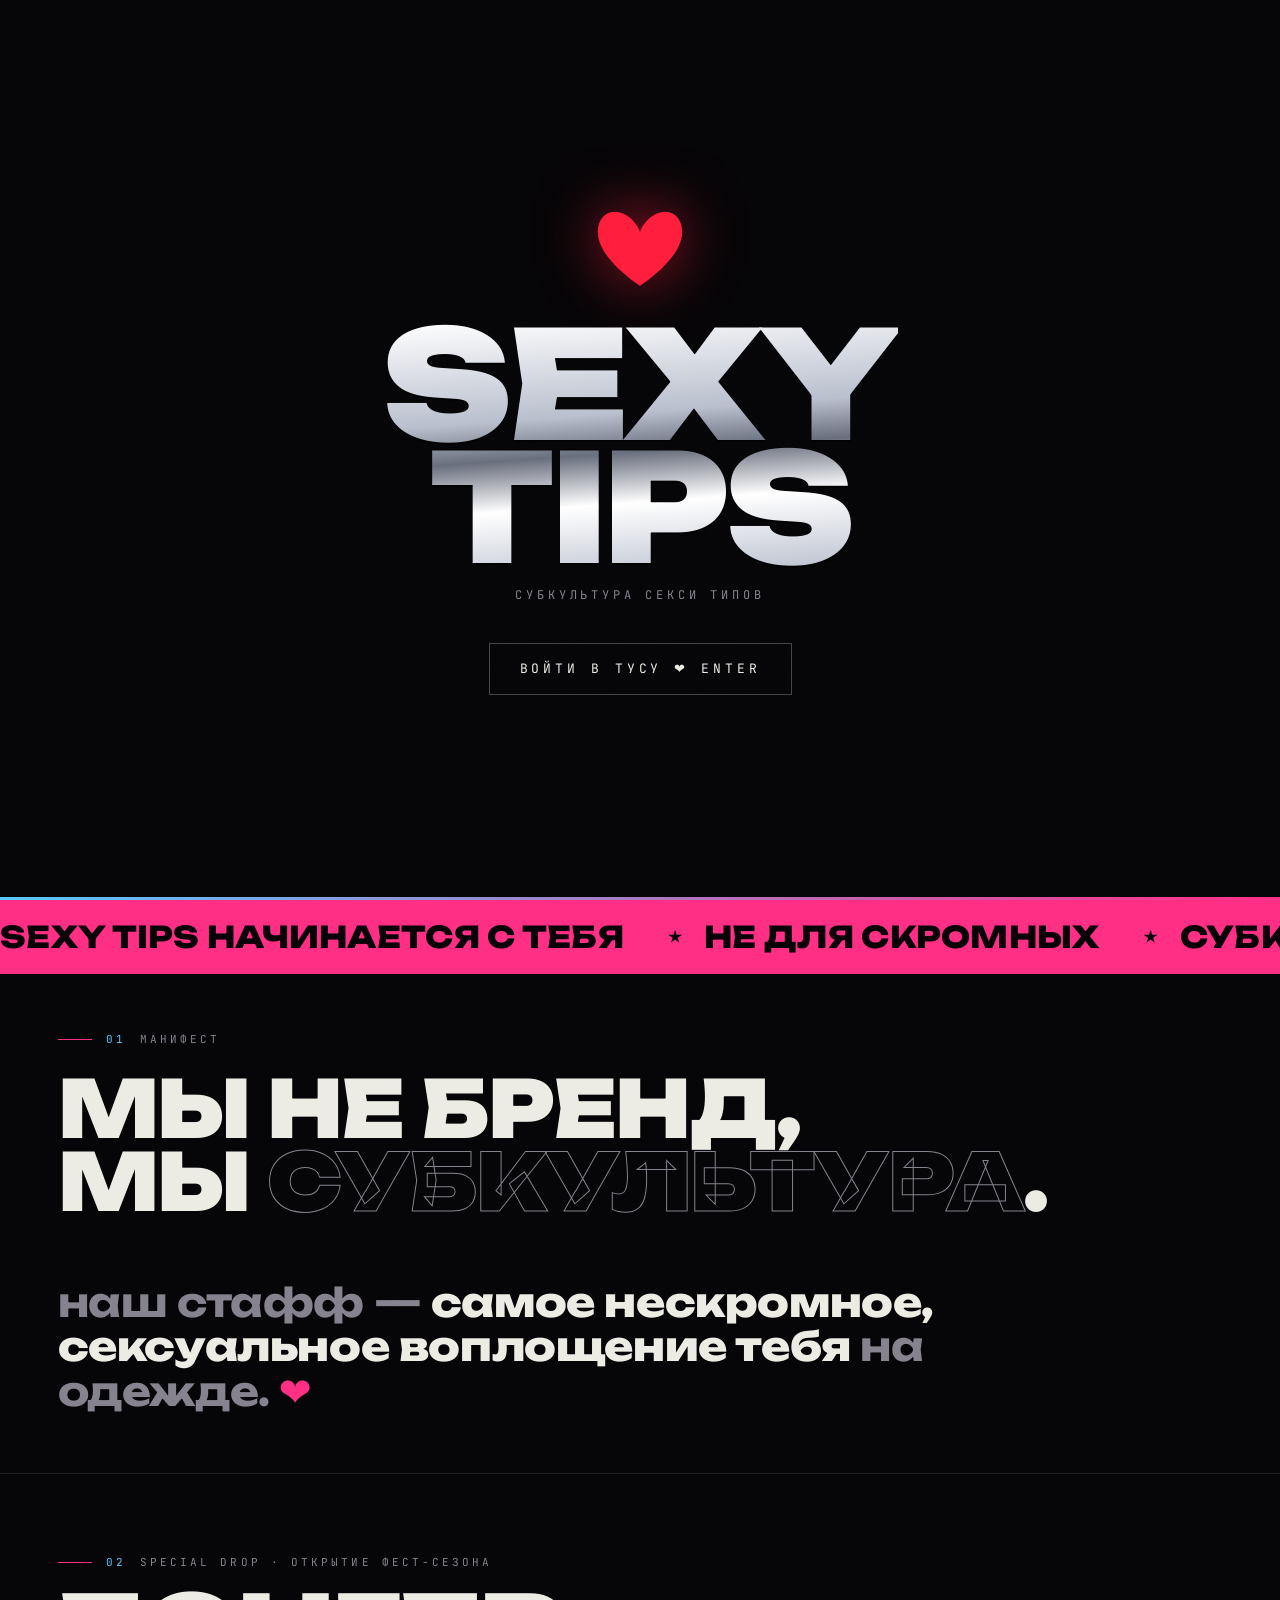
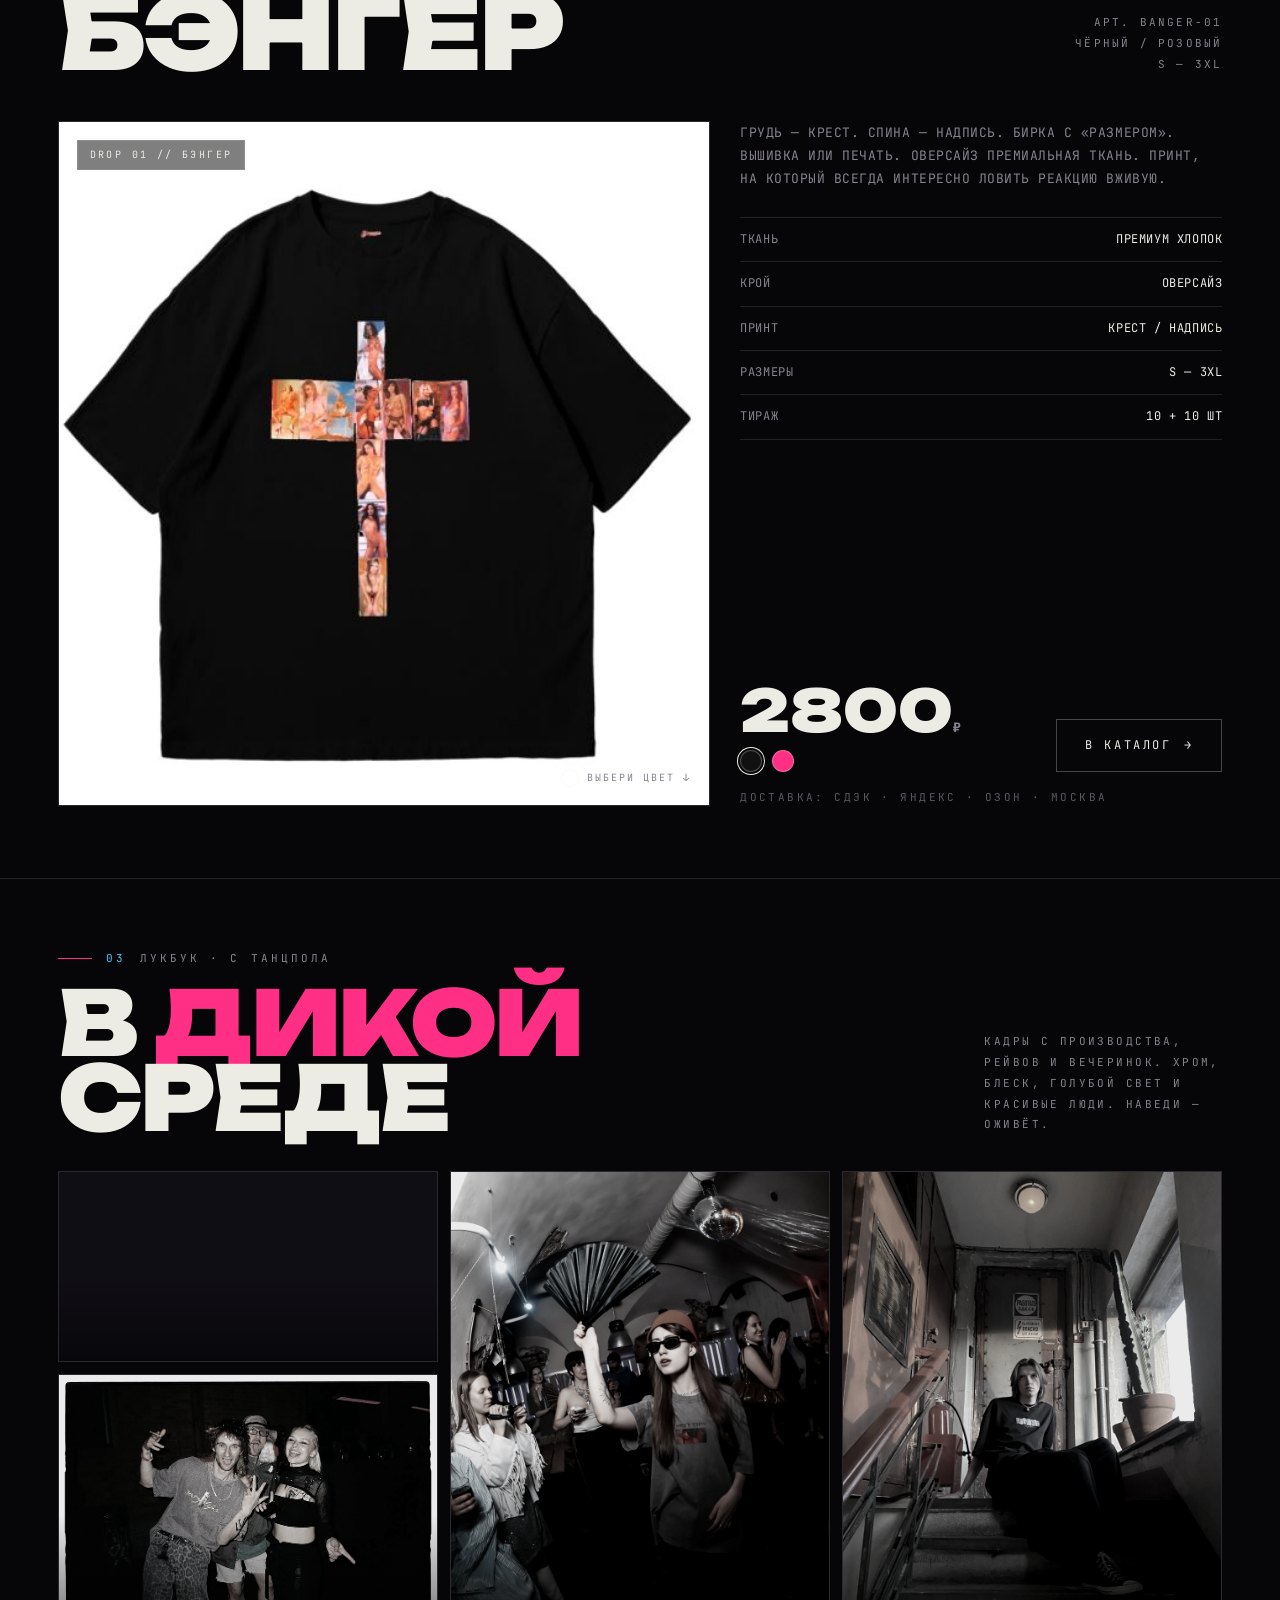
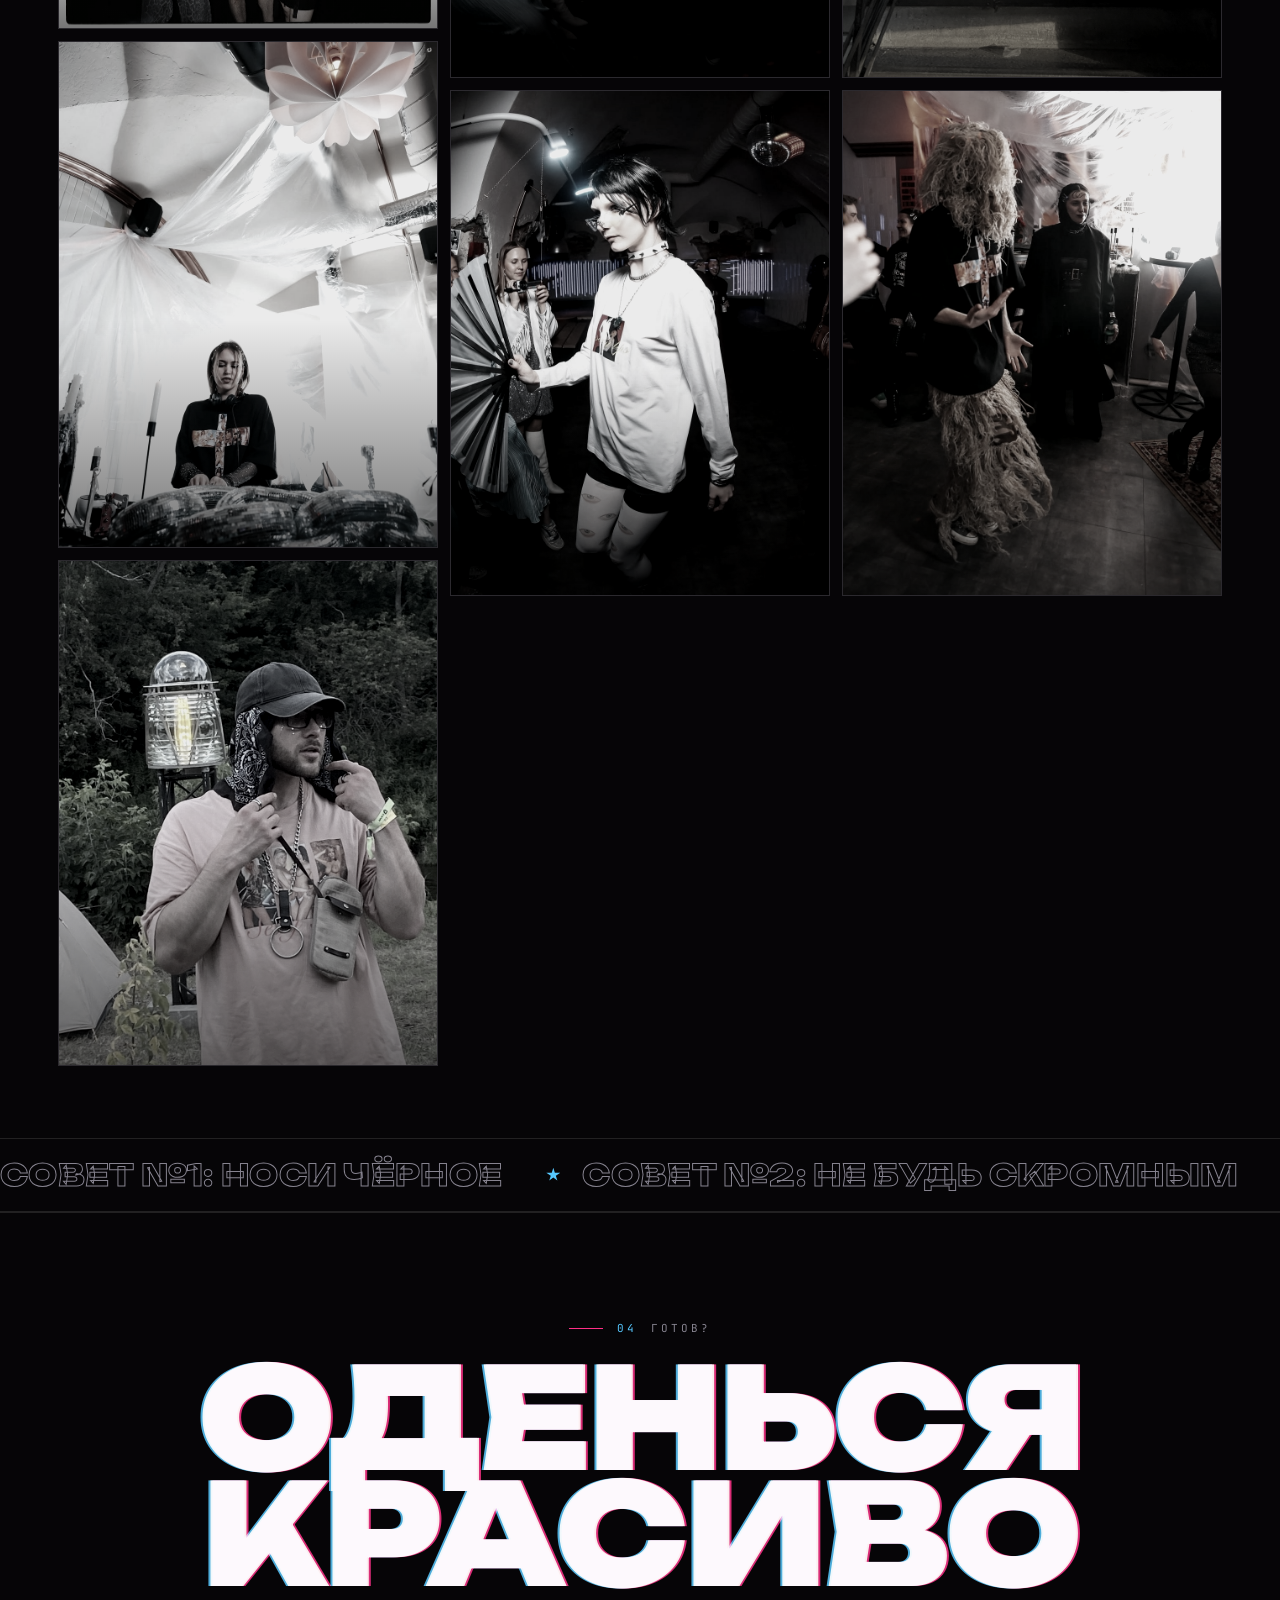
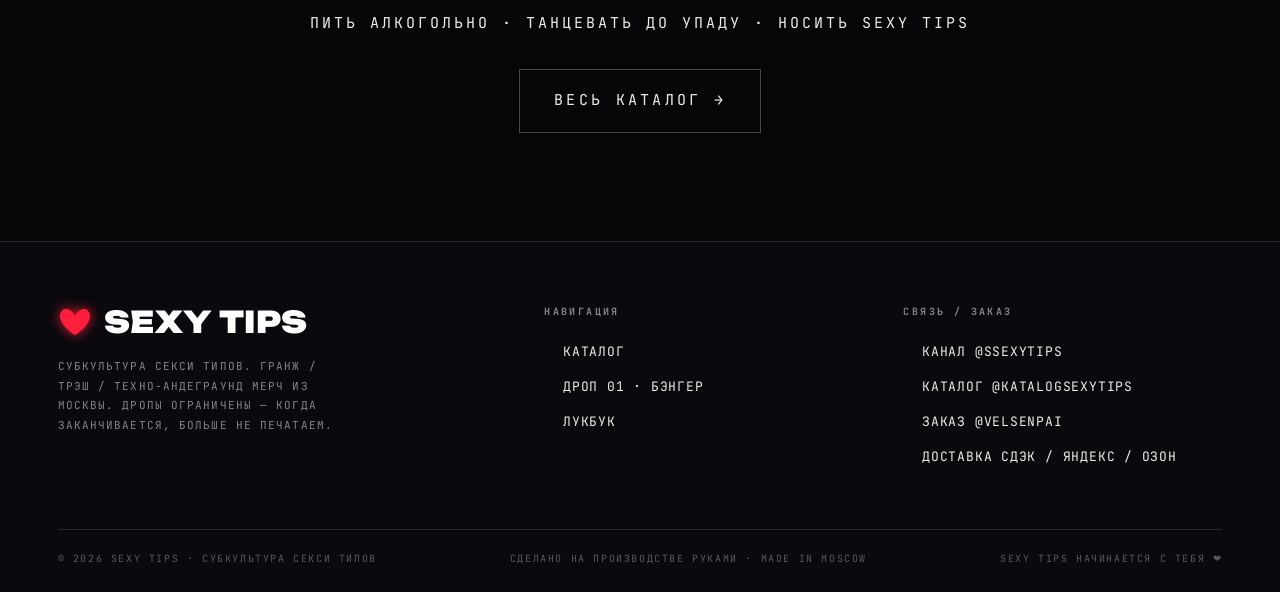
==== commit b2753a4f: "лукбук: видео — плитка коллажа в первом ряду" ====
--- a/index.html
+++ b/index.html
@@ -189,7 +189,7 @@
     </div>
 
     <div class="look__grid" data-stagger>
-      <figure class="look__cell look__cell--feat"><video src="assets/video/look_01.mp4" autoplay muted loop playsinline></video><figcaption>VIDEO // IRL</figcaption></figure>
+      <figure class="look__cell"><video src="assets/video/look_01.mp4" autoplay muted loop playsinline></video><figcaption>VIDEO // IRL</figcaption></figure>
       <figure class="look__cell" data-cursor="туса"><img src="assets/img/look_a.jpg" alt="туса в sexy tips"><figcaption>SEXY TIPS // ТУСА</figcaption></figure>
       <figure class="look__cell"><img src="assets/img/look_c.jpg" alt="диджей в кресте"><figcaption>DJ // КРЕСТ</figcaption></figure>
       <figure class="look__cell"><img src="assets/img/look_b.jpg" alt="фестиваль"><figcaption>ФЕСТ // PINK</figcaption></figure>
--- a/assets/css/style.css
+++ b/assets/css/style.css
@@ -373,8 +373,6 @@
   opacity:0;transform:translateY(6px);transition:.4s var(--ease)}
 .look__cell:hover figcaption{opacity:1;transform:none}
 .look__cell::after{content:"";position:absolute;inset:0;background:linear-gradient(transparent 55%,rgba(0,0,0,.5));pointer-events:none}
-/* видео — первая ячейка коллажа: на всю ширину сетки, по центру, шириной в одну плитку (стоит ПОСЛЕ .look__cell — каскад!) */
-.look__cell--feat{column-span:all;width:min(100%,340px);margin:0 auto 12px}
 
 /* =====================================================================
    EVENT (СПУТНИЦА)
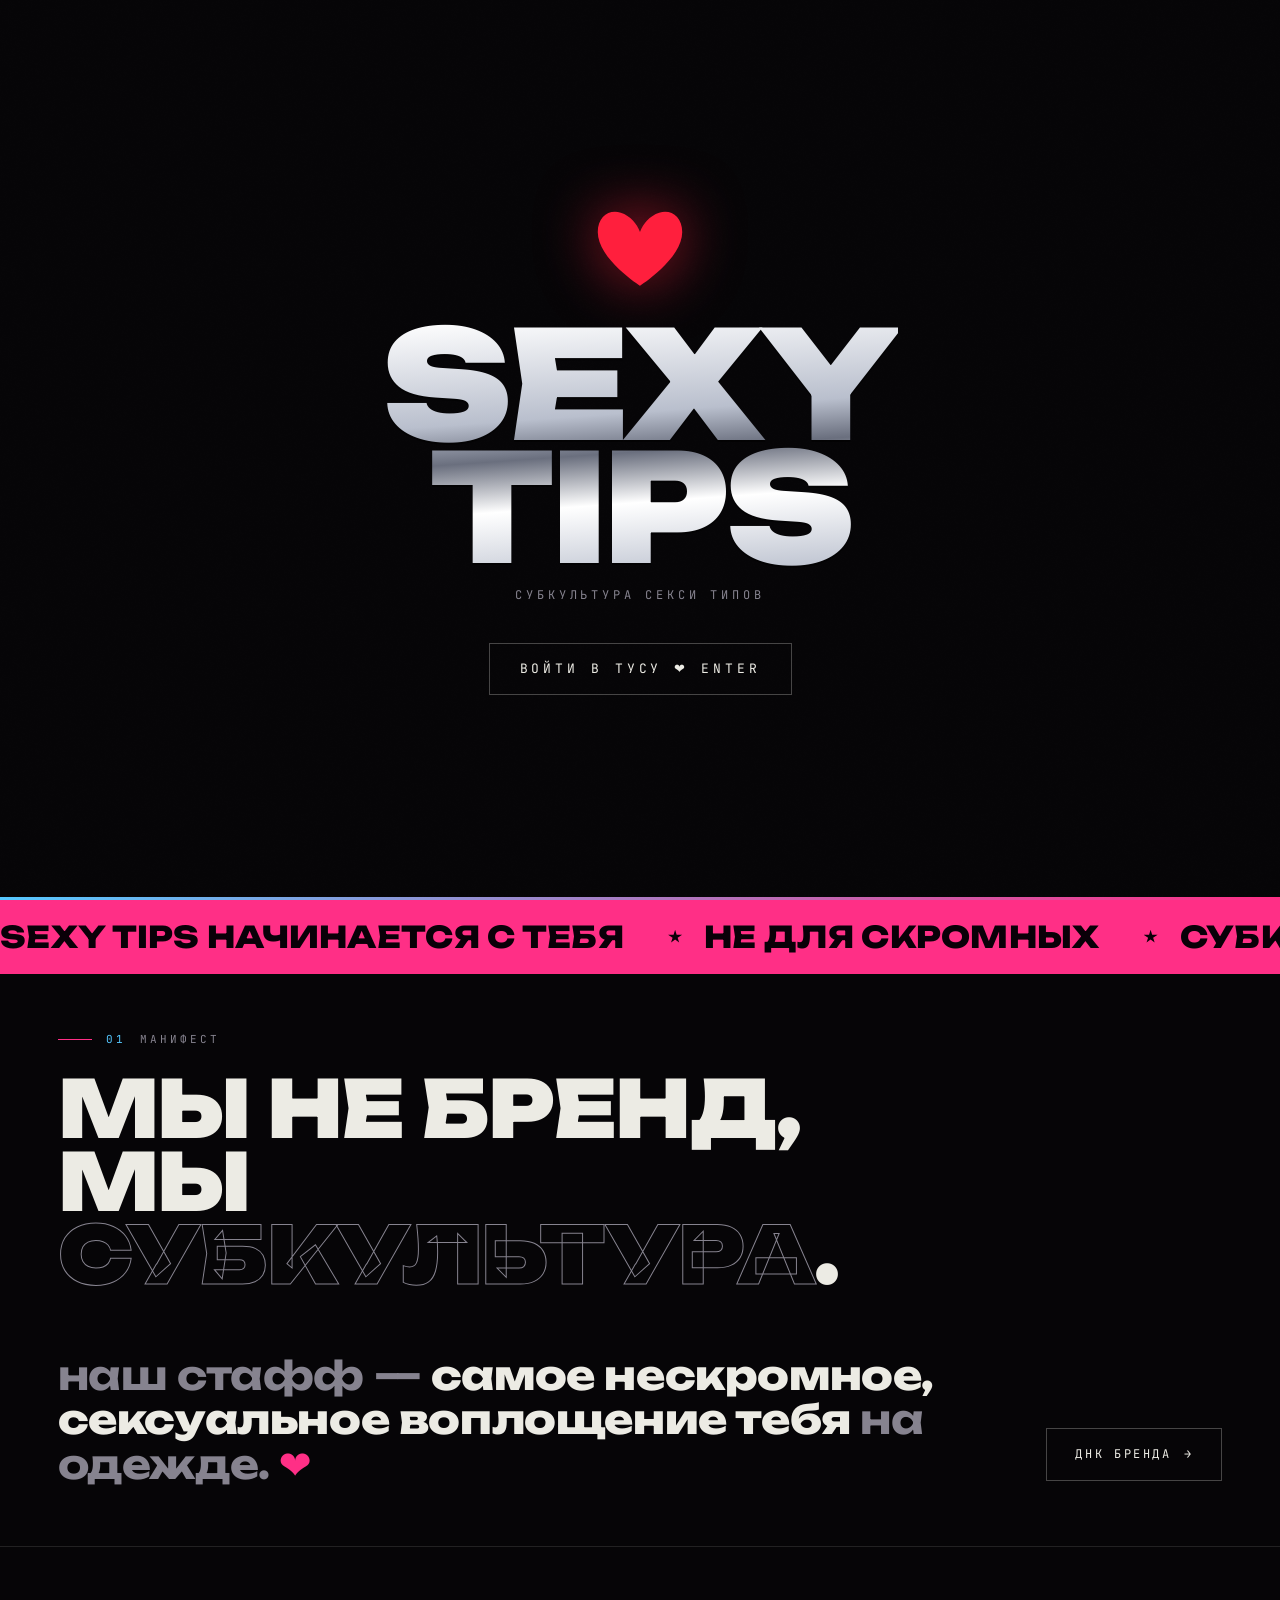
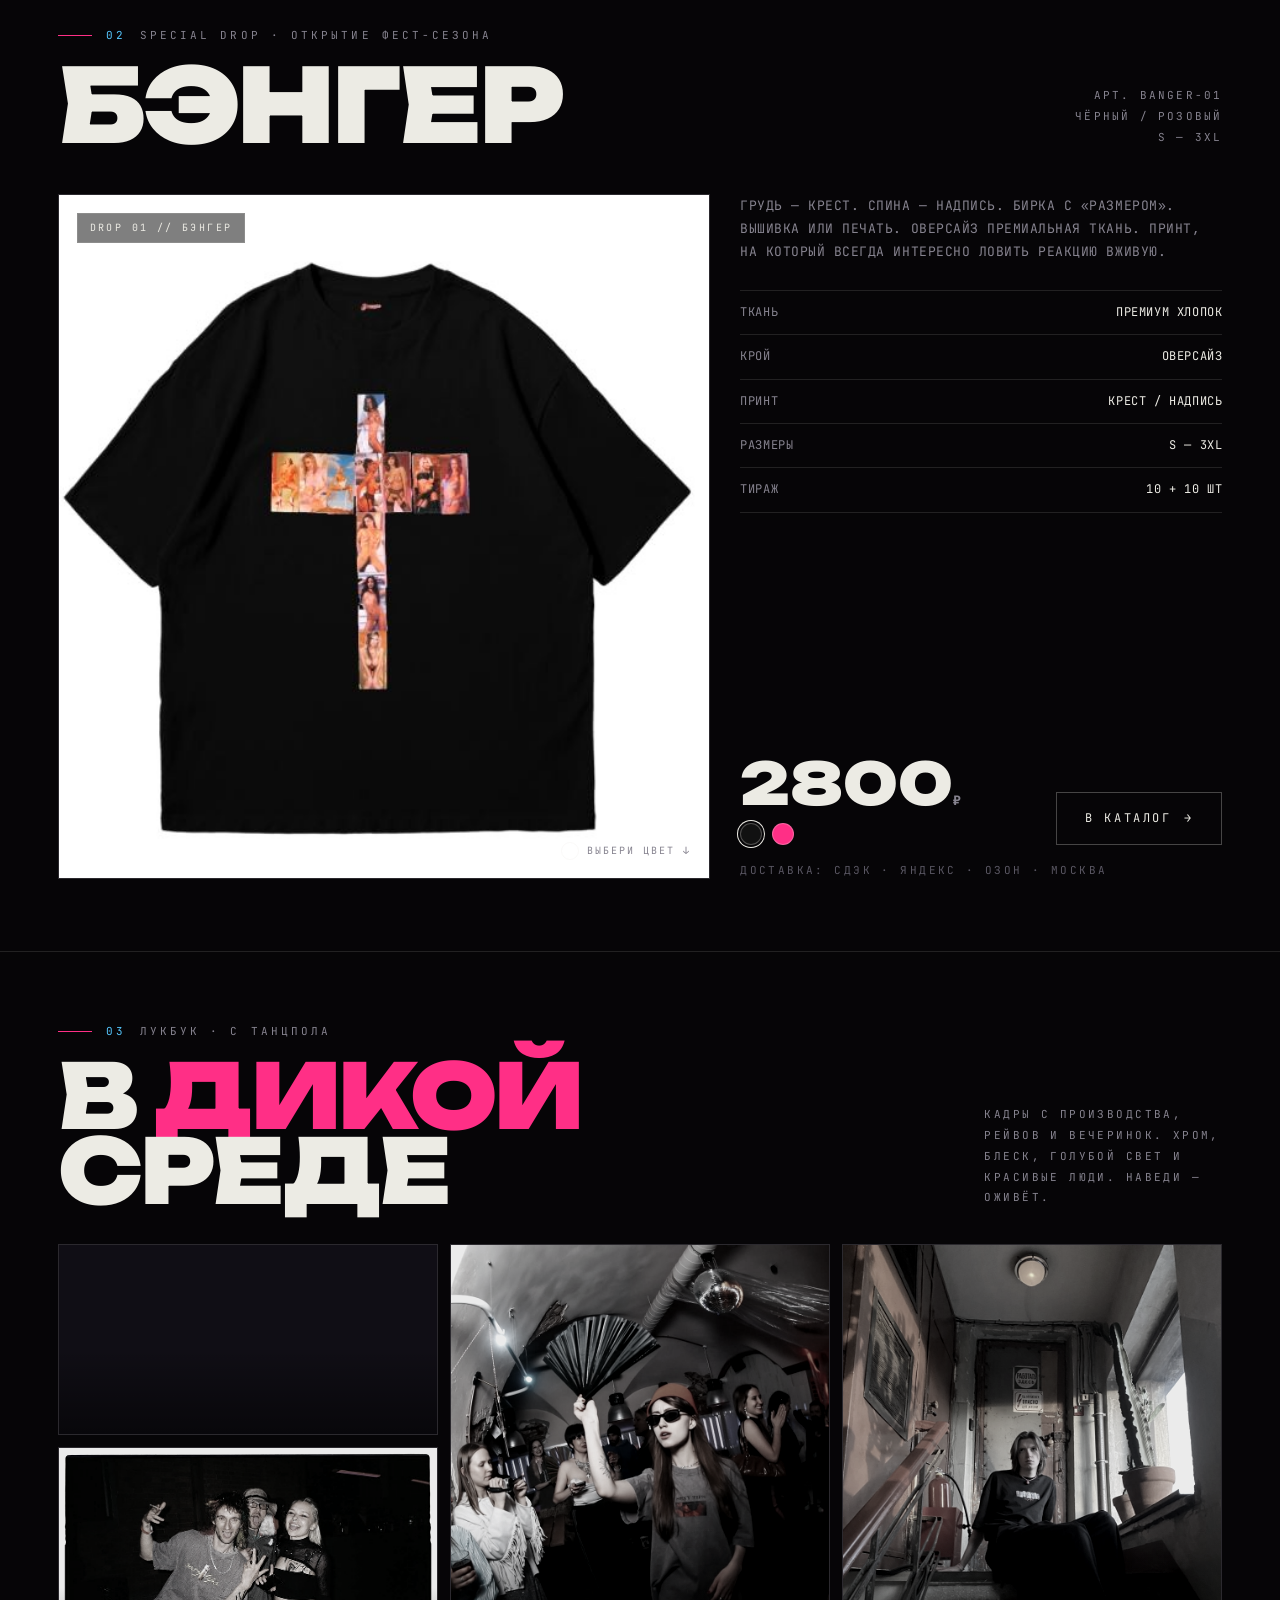
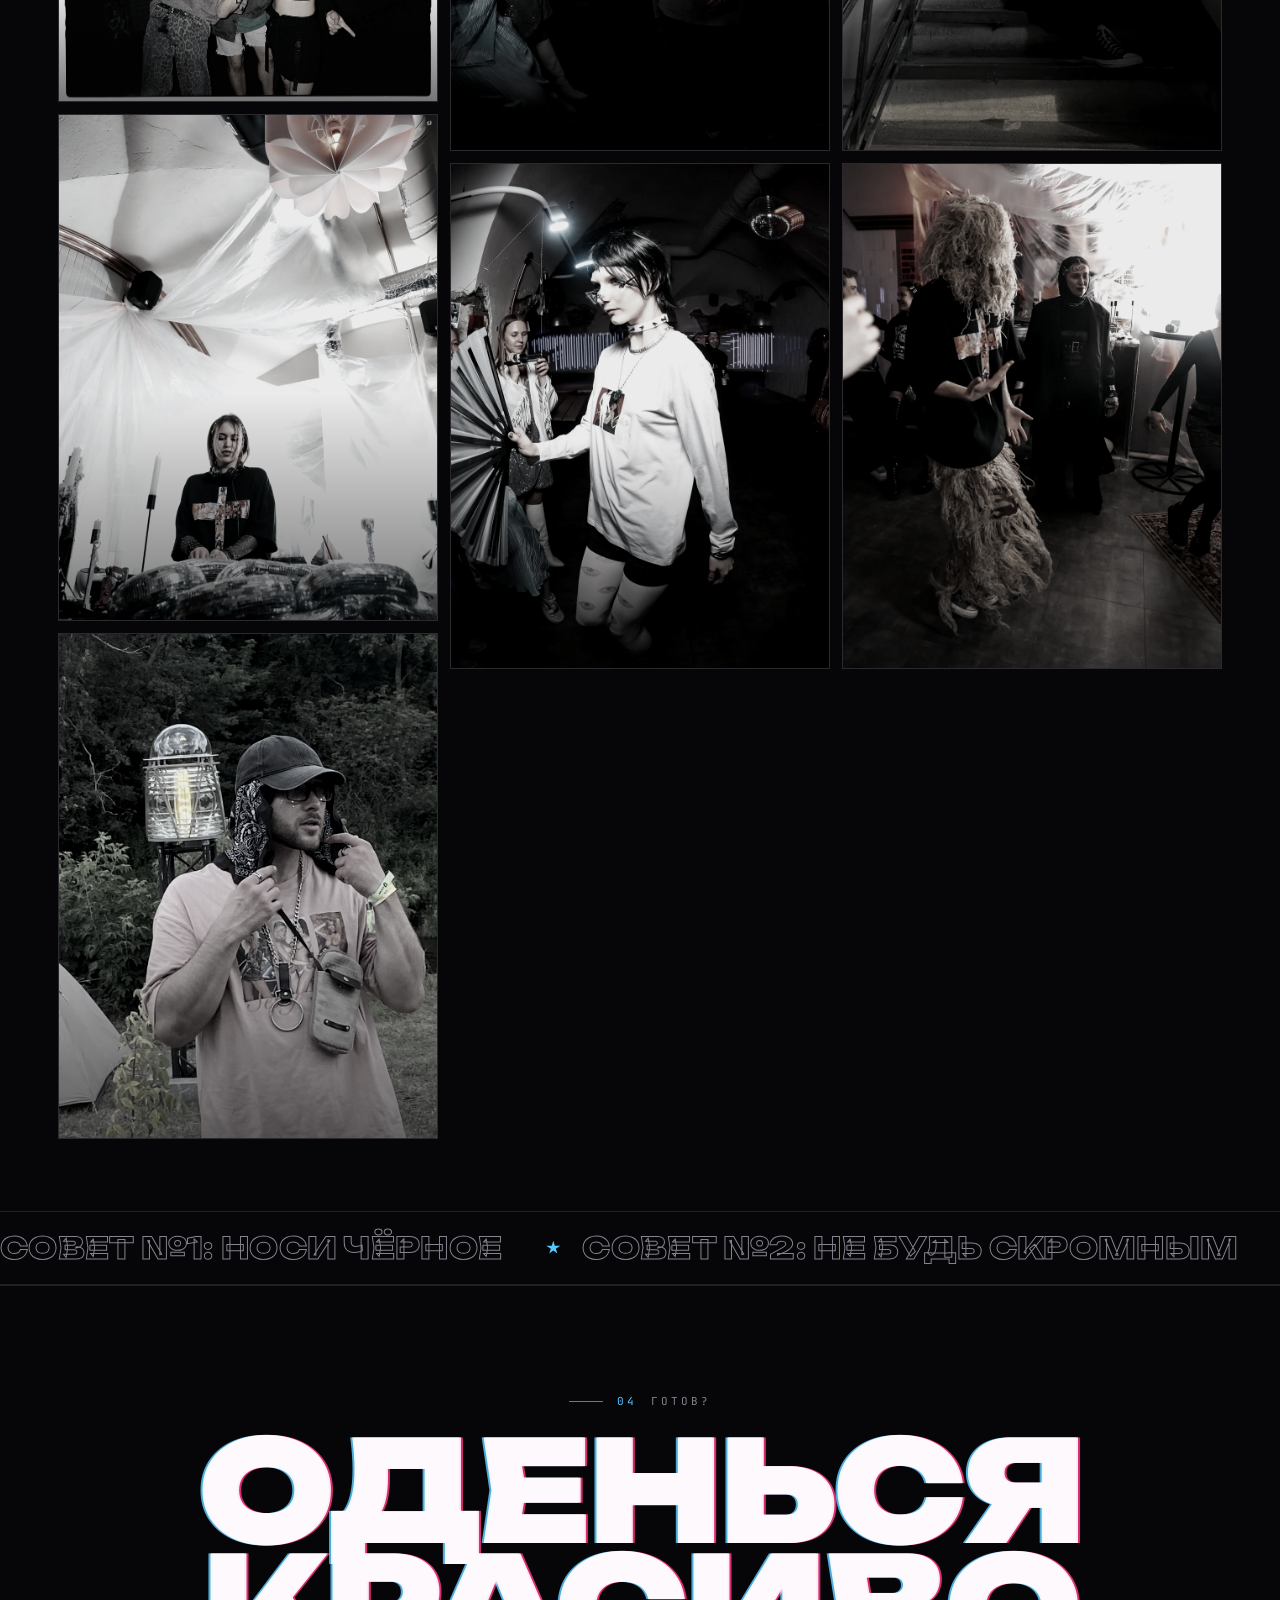
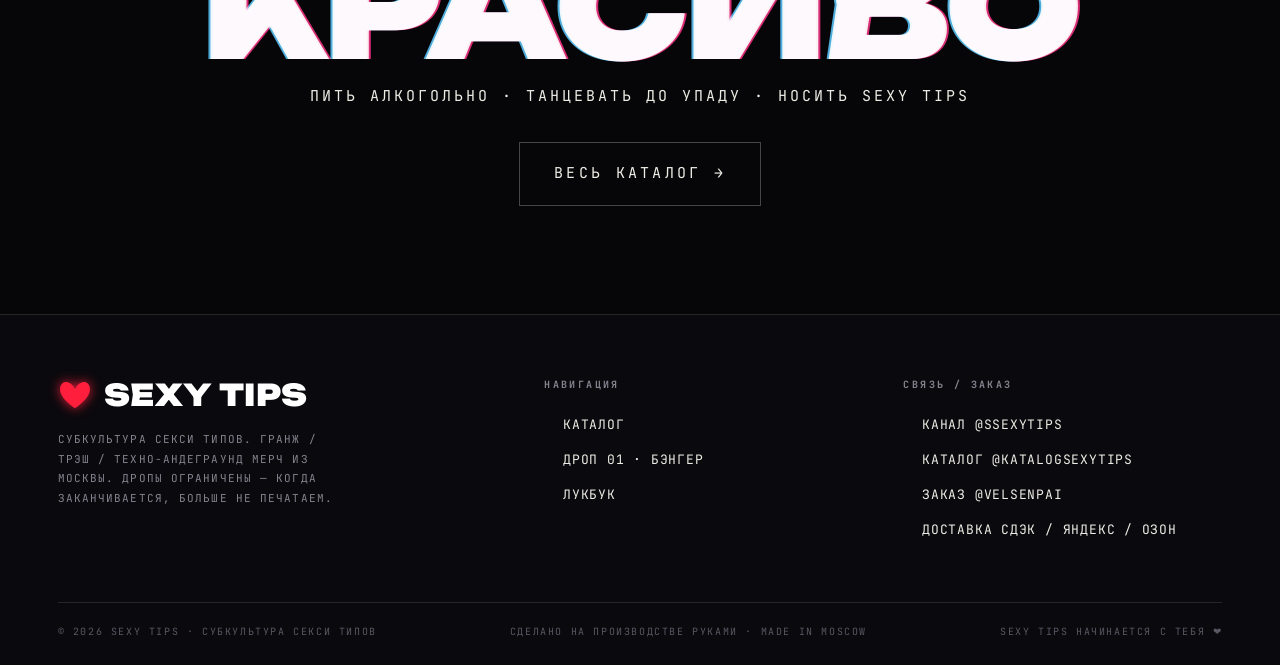
==== commit fb16fc81: "ДНК бренда: страница /dna со сквозной нитью, авторство маша+валера, вырезки из канала; пункт ДНК в м" ====
--- a/index.html
+++ b/index.html
@@ -52,6 +52,7 @@
     <a href="/" class="active"><i class="dot"></i>ГЛАВНАЯ</a>
     <a href="#drop"><i class="dot"></i>ДРОП</a>
     <a href="#look"><i class="dot"></i>ЛУКБУК</a>
+    <a href="/dna"><i class="dot"></i>ДНК</a>
     <a href="/catalog"><i class="dot"></i>КАТАЛОГ</a>
   </nav>
   <a class="hdr__cta" href="/catalog" data-magnet="0.3" data-cursor="в магаз">МАГАЗИН</a>
@@ -63,6 +64,7 @@
   <a href="/">ГЛАВНАЯ</a>
   <a href="#drop">ДРОП</a>
   <a href="#look">ЛУКБУК</a>
+  <a href="/dna">ДНК</a>
   <a href="/catalog">КАТАЛОГ</a>
   <div class="mfoot">@ssexytips · МОСКВА · 2026</div>
 </nav>
@@ -115,14 +117,17 @@
 
 <!-- ============ MANIFESTO ============ -->
 <section class="manifesto" id="about">
-  <div class="wrap">
-    <div class="eyebrow" data-reveal><span class="idx">01</span> МАНИФЕСТ</div>
-    <h2 class="manifesto__big" data-reveal style="margin-top:24px">
-      МЫ НЕ БРЕНД,<br>МЫ <span class="o">СУБКУЛЬТУРА</span>.
-    </h2>
-    <p class="manifesto__lead" data-reveal>
-      наш стафф — <b>самое нескромное, сексуальное воплощение тебя</b> на одежде. <span class="hot">❤</span>
-    </p>
+  <div class="wrap manifesto__row">
+    <div class="manifesto__text">
+      <div class="eyebrow" data-reveal><span class="idx">01</span> МАНИФЕСТ</div>
+      <h2 class="manifesto__big" data-reveal style="margin-top:24px">
+        МЫ НЕ БРЕНД,<br>МЫ <span class="o">СУБКУЛЬТУРА</span>.
+      </h2>
+      <p class="manifesto__lead" data-reveal>
+        наш стафф — <b>самое нескромное, сексуальное воплощение тебя</b> на одежде. <span class="hot">❤</span>
+      </p>
+    </div>
+    <a class="manifesto__dna btn" href="/dna" data-reveal data-magnet="0.2" data-cursor="наша днк"><span>ДНК БРЕНДА <span class="arr">→</span></span></a>
   </div>
 </section>
 
--- a/assets/css/style.css
+++ b/assets/css/style.css
@@ -275,6 +275,10 @@
   margin-top:clamp(40px,7vh,96px)}
 .manifesto__lead b{color:var(--bone);font-weight:800}
 .manifesto__lead .hot{color:var(--hot)}
+.manifesto__row{display:flex;flex-direction:column;gap:34px}
+@media(min-width:900px){.manifesto__row{flex-direction:row;align-items:flex-end;justify-content:space-between;gap:40px}.manifesto__text{flex:1}}
+.manifesto__dna{flex:none;align-self:flex-start}
+@media(min-width:900px){.manifesto__dna{align-self:flex-end;margin-bottom:6px}}
 .manifesto__grid{display:grid;grid-template-columns:1fr;gap:40px;margin-top:54px}
 @media(min-width:900px){.manifesto__grid{grid-template-columns:1.3fr .7fr;gap:60px}}
 .manifesto__col p{font-size:clamp(17px,1.7vw,23px);line-height:1.6;color:var(--mut);max-width:44ch}
